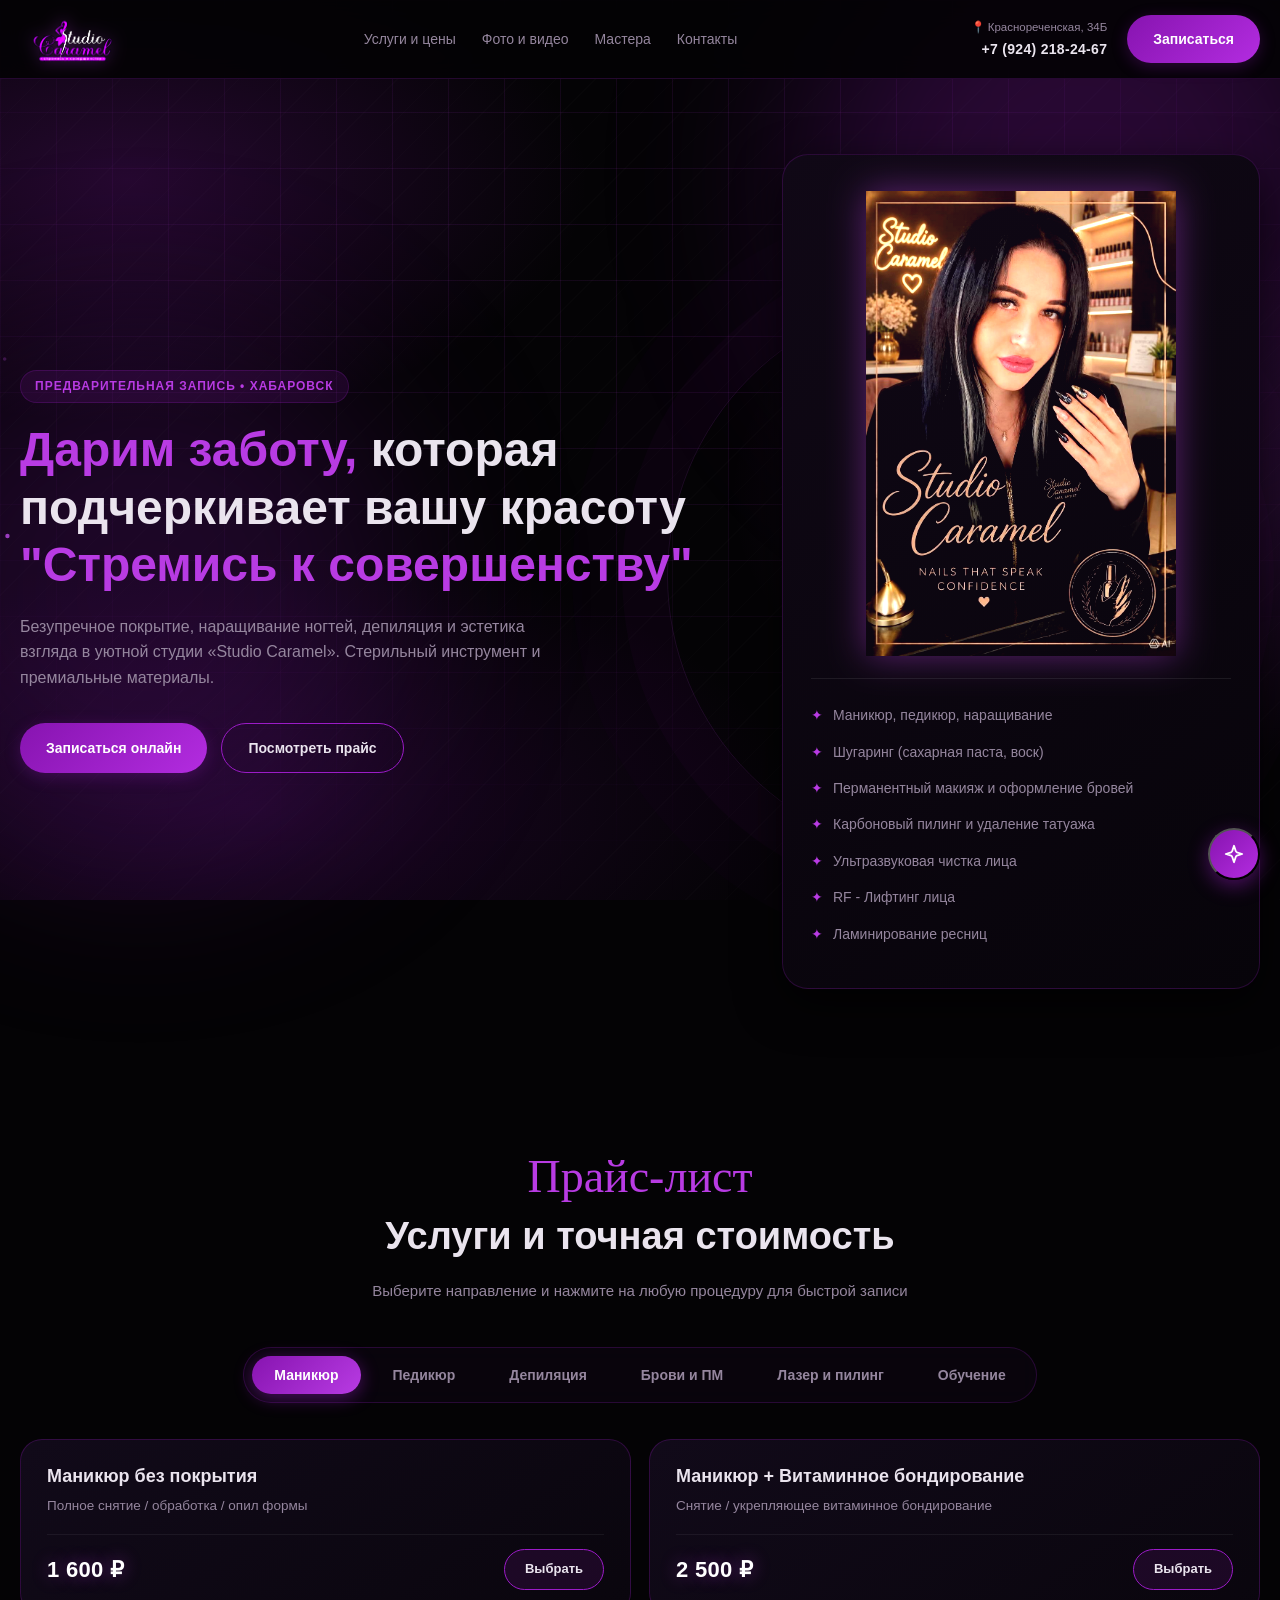
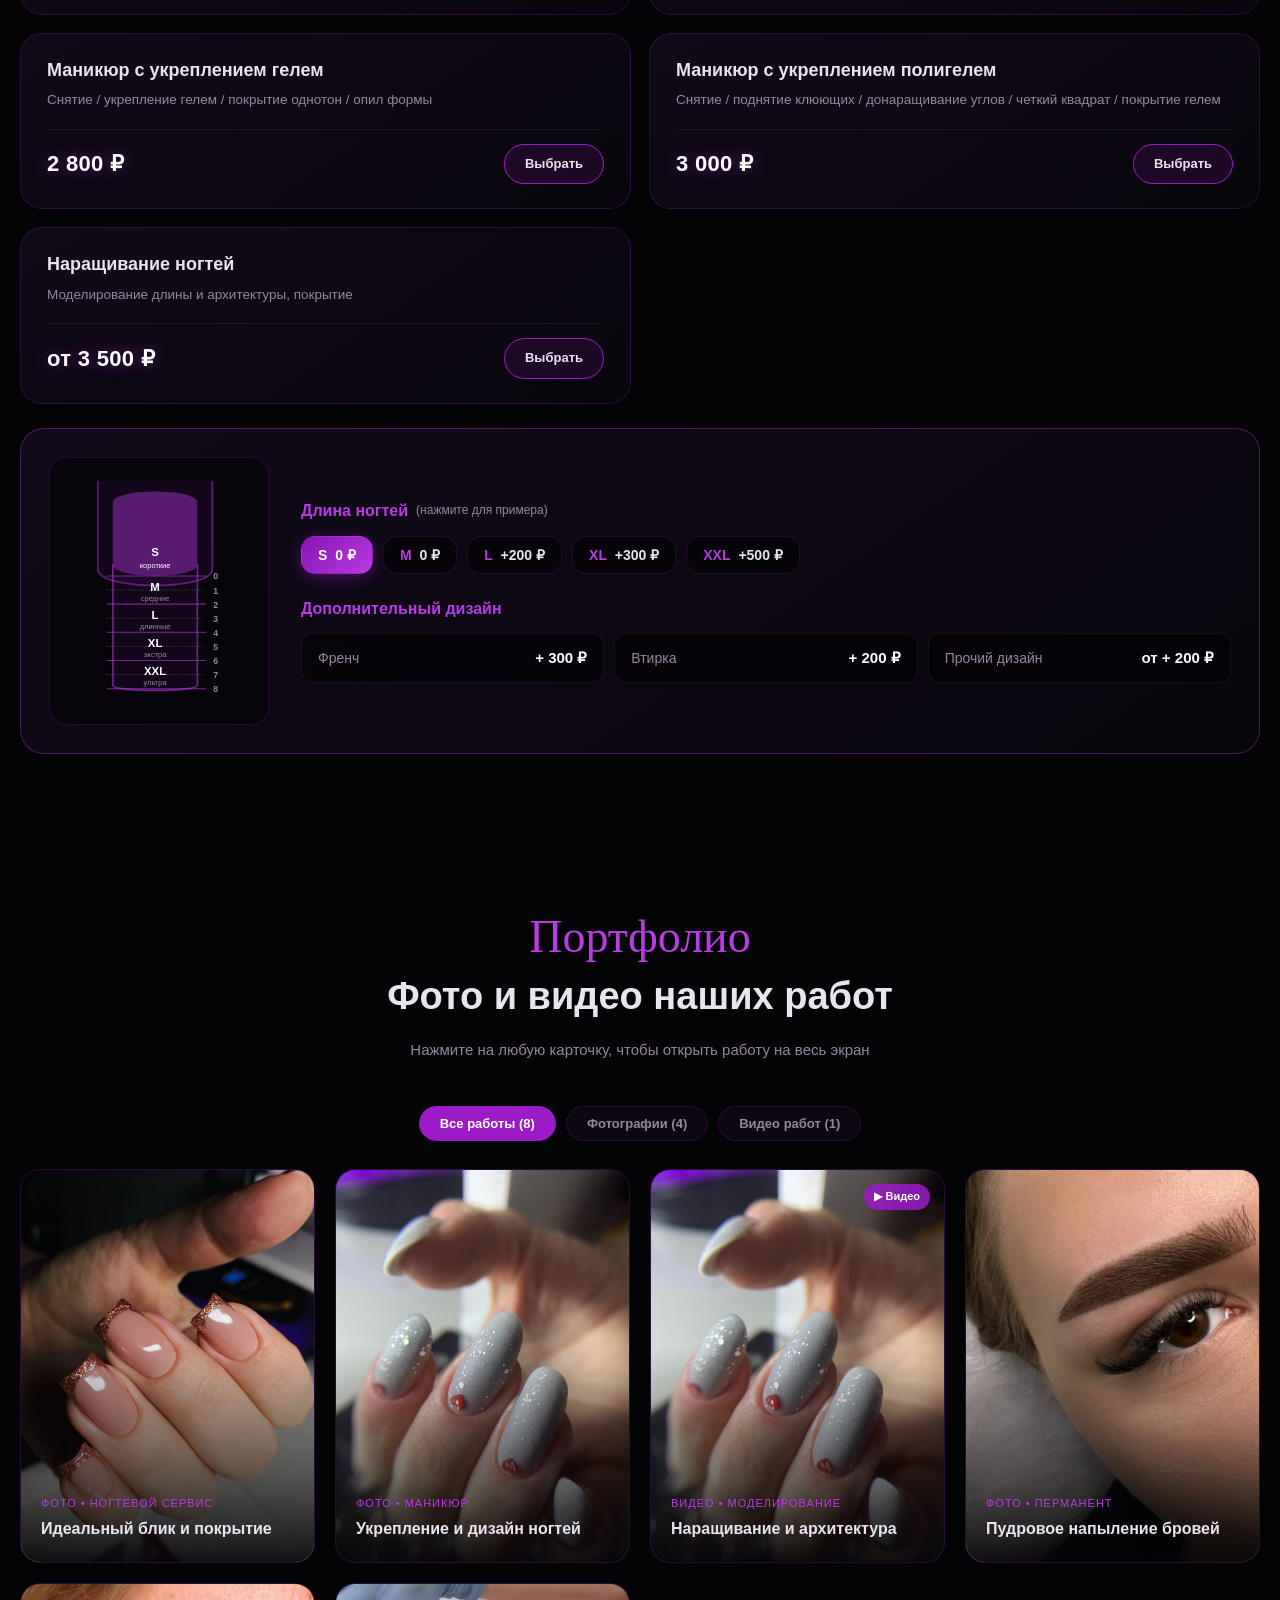
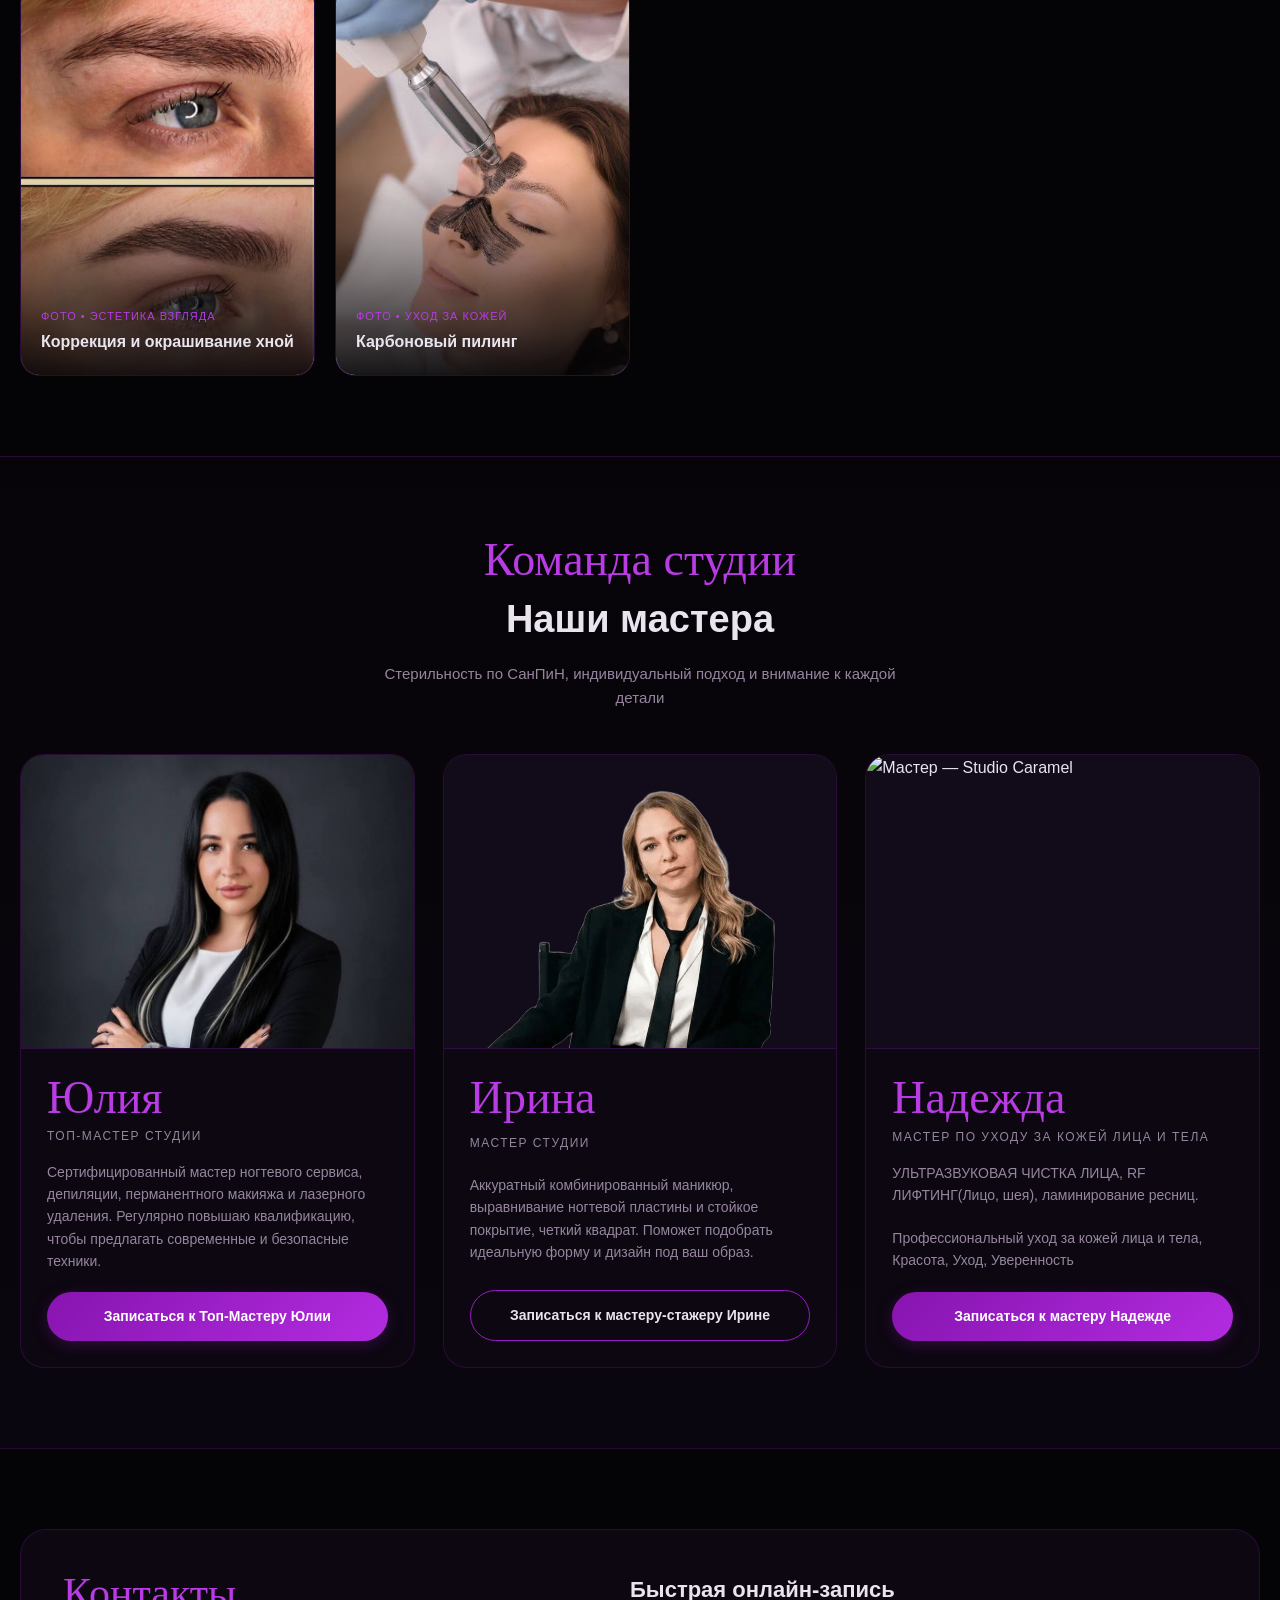
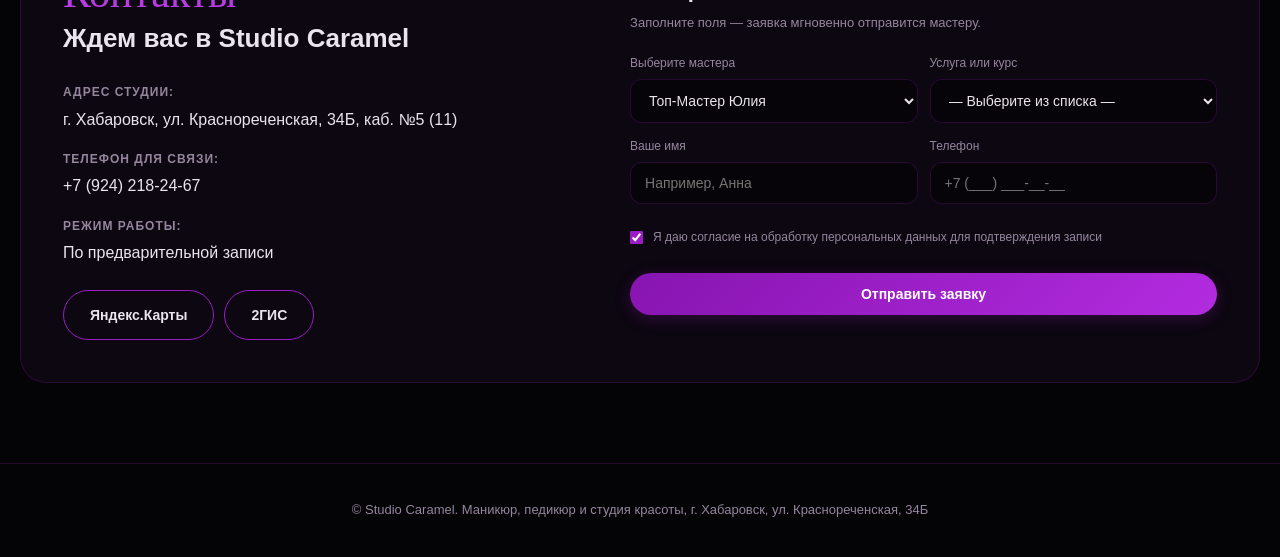
==== index.html @ 5724c0f8 "Add files via upload" ====
<!DOCTYPE html>
<html lang="ru">
<head>
    <meta charset="UTF-8">
    <meta name="viewport" content="width=device-width, initial-scale=1.0">
    <title>Studio Caramel | Маникюр и студия красоты в Хабаровске</title>
    <link href="https://googleapis.com" rel="stylesheet" media="print" onload="this.media='all'">
    <link rel="stylesheet" href="style.css">
</head>
<body>

    <div class="bg-grid-pattern"></div>
    <div class="bg-orb orb-1"></div>
    <div class="bg-orb orb-2"></div>
    <canvas id="sparkle-canvas"></canvas>
    <!-- Боковой декор для широких экранов -->
    <div class="side-decor side-left">
        <div class="side-line"></div>
        <span class="side-text">STUDIO CARAMEL • KHABAROVSK</span>
        <div class="side-line"></div>
    </div>
    <div class="side-decor side-right">
        <div class="side-line"></div>
        <span class="side-text">ESTHETICS • NAILS • BEAUTY</span>
        <div class="side-line"></div>
    </div>

    <header>
        <div class="container header-inner">
            <a href="#" class="logo-box">
                <img src="images/logo.png" alt="Studio Caramel" class="header-logo-img">
            </a>

            <nav>
                <a href="#services">Услуги и цены</a>
                <a href="#gallery">Фото и видео</a>
                <a href="#masters">Мастера</a>
                <a href="#contacts">Контакты</a>
            </nav>

            <div class="header-right">
                <div class="header-meta">
                    <a href="https://go.2gis.com/FcE4t" target="_blank" class="header-addr">📍 Краснореченская, 34Б</a>
                    <span class="header-phone">+7 (924) 218-24-67</span>
                </div>

                <a href="#booking" class="btn btn-primary">Записаться</a>
            </div>
        </div>
        <div class="scroll-progress" id="scroll-progress"></div>
    </header>


    <section class="hero">
        <div class="container hero-grid">
            <div class="hero-content">
                <div class="badge">Предварительная запись • Хабаровск</div>
                <h1><span>Дарим заботу,</span> которая подчеркивает вашу красоту <span>"Стремись к совершенству"</span></h1>
                <p>Безупречное покрытие, наращивание ногтей, депиляция и эстетика взгляда в уютной студии «Studio Caramel». Стерильный инструмент и премиальные материалы.</p>
                <div class="hero-actions">
                    <a href="#booking" class="btn btn-primary">Записаться онлайн</a>
                    <a href="#services" class="btn btn-outline">Посмотреть прайс</a>
                </div>
            </div>

            <div class="hero-card">
                <img src="images/logopop.jpg" alt="Studio Caramel — Стремись к совершенству" class="hero-logo-img">
                <ul class="hero-card-list">
                    <li>Маникюр, педикюр, наращивание</li>
                    <li>Шугаринг (сахарная паста, воск)</li>
                    <li>Перманентный макияж и оформление бровей</li>
                    <li>Карбоновый пилинг и удаление татуажа</li>
                    <li>Ультразвуковая чистка лица</li>
                    <li>RF - Лифтинг лица</li>
                    <li>Ламинирование ресниц</li>
                </ul>
            </div>
        </div>
    </section>
    <section id="services">
        <div class="container">
            <div class="section-header">
                <div class="section-script script-font">Прайс-лист</div>
                <h2>Услуги и точная стоимость</h2>
                <p>Выберите направление и нажмите на любую процедуру для быстрой записи</p>
            </div>
            <div class="price-tabs">
                <button type="button" class="p-tab active" data-cat="manicure">Маникюр</button>
                <button type="button" class="p-tab" data-cat="pedicure">Педикюр</button>
                <button type="button" class="p-tab" data-cat="depil">Депиляция</button>
                <button type="button" class="p-tab" data-cat="brows">Брови и ПМ</button>
                <button type="button" class="p-tab" data-cat="laser">Лазер и пилинг</button>
                <button type="button" class="p-tab" data-cat="courses">Обучение</button>
            </div>

            <div class="price-panel active" id="cat-manicure">
                <div class="price-rows">
                    <div class="p-row">
                        <div class="p-info">
                            <h4>Маникюр без покрытия</h4>
                            <span>Полное снятие / обработка / опил формы</span>
                        </div>
                        <div class="p-right">
                            <span class="p-cost">1 600 ₽</span>
                            <a href="#booking" class="btn btn-outline btn-xs select-service-btn" data-service="Маникюр без покрытия (1 600 ₽)">Выбрать</a>
                        </div>
                    </div>

                    <div class="p-row">
                        <div class="p-info">
                            <h4>Маникюр + Витаминное бондирование</h4>
                            <span>Снятие / укрепляющее витаминное бондирование</span>
                        </div>
                        <div class="p-right">
                            <span class="p-cost">2 500 ₽</span>
                            <a href="#booking" class="btn btn-outline btn-xs select-service-btn" data-service="Маникюр + витаминное бондирование (2 500 ₽)">Выбрать</a>
                        </div>
                    </div>

                    <div class="p-row">
                        <div class="p-info">
                            <h4>Маникюр с укреплением гелем</h4>
                            <span>Снятие / укрепление гелем / покрытие однотон / опил формы</span>
                        </div>
                        <div class="p-right">
                            <span class="p-cost">2 800 ₽</span>
                            <a href="#booking" class="btn btn-outline btn-xs select-service-btn" data-service="Маникюр с укреплением гелем (2 800 ₽)">Выбрать</a>
                        </div>
                    </div>

                    <div class="p-row">
                        <div class="p-info">
                            <h4>Маникюр с укреплением полигелем</h4>
                            <span>Снятие / поднятие клюющих / донаращивание углов / четкий квадрат / покрытие гелем</span>
                        </div>
                        <div class="p-right">
                            <span class="p-cost">3 000 ₽</span>
                            <a href="#booking" class="btn btn-outline btn-xs select-service-btn" data-service="Маникюр с укреплением полигелем (3 000 ₽)">Выбрать</a>
                        </div>
                    </div>

                    <div class="p-row">
                        <div class="p-info">
                            <h4>Наращивание ногтей</h4>
                            <span>Моделирование длины и архитектуры, покрытие</span>
                        </div>
                        <div class="p-right">
                            <span class="p-cost">от 3 500 ₽</span>
                            <a href="#booking" class="btn btn-outline btn-xs select-service-btn" data-service="Наращивание ногтей (от 3 500 ₽)">Выбрать</a>
                        </div>
                    </div>
                </div>
                <div class="nail-guide-box">
                    <!-- Левая часть: интерактивная схема ногтя с линейкой -->
                    <div class="nail-visual">
                        <svg viewBox="0 0 210 270" class="nail-svg" id="nail-svg">
                            <!-- Контур пальца -->
                            <path d="M 35 10 L 35 110 C 35 135, 165 135, 165 110 L 165 10" fill="rgba(155, 27, 199, 0.08)" stroke="rgba(184, 59, 227, 0.45)" stroke-width="2"/>

                            <!-- Зона S (короткие) -->
                            <g class="nail-zone active" data-len="S">
                                <path d="M 52 35 C 52 18, 148 18, 148 35 L 148 105 C 148 122, 52 122, 52 105 Z" class="zone-fill"/>
                                <text x="100" y="95" class="zone-letter">S</text>
                                <text x="100" y="109" class="zone-sub">короткие</text>
                            </g>

                            <!-- Зона M (средние: 0-2) -->
                            <g class="nail-zone" data-len="M">
                                <rect x="52" y="118" width="96" height="32" class="zone-fill"/>
                                <text x="100" y="135" class="zone-letter">M</text>
                                <text x="100" y="146" class="zone-sub">средние</text>
                            </g>

                            <!-- Зона L (длинные: 2-4) -->
                            <g class="nail-zone" data-len="L">
                                <rect x="52" y="150" width="96" height="32" class="zone-fill"/>
                                <text x="100" y="167" class="zone-letter">L</text>
                                <text x="100" y="178" class="zone-sub">длинные</text>
                            </g>

                            <!-- Зона XL (экстра: 4-6) -->
                            <g class="nail-zone" data-len="XL">
                                <rect x="52" y="182" width="96" height="32" class="zone-fill"/>
                                <text x="100" y="199" class="zone-letter">XL</text>
                                <text x="100" y="210" class="zone-sub">экстра</text>
                            </g>

                            <!-- Зона XXL (ультра: 6-8) -->
                            <g class="nail-zone" data-len="XXL">
                                <path d="M 52 214 L 148 214 L 148 242 C 148 250, 52 250, 52 242 Z" class="zone-fill"/>
                                <text x="100" y="231" class="zone-letter">XXL</text>
                                <text x="100" y="242" class="zone-sub">ультра</text>
                            </g>

                            <!-- Контур свободного края и деления линейки 0-8 -->
                            <path d="M 52 105 L 52 242 C 52 250, 148 250, 148 242 L 148 105" fill="none" stroke="rgba(184, 59, 227, 0.55)" stroke-width="2"/>
                            <line x1="45" y1="118" x2="158" y2="118" class="ruler-line"/><text x="166" y="122" class="ruler-num">0</text>
                            <line x1="45" y1="134" x2="155" y2="134" class="ruler-line-sm"/><text x="166" y="138" class="ruler-num">1</text>
                            <line x1="45" y1="150" x2="158" y2="150" class="ruler-line"/><text x="166" y="154" class="ruler-num">2</text>
                            <line x1="45" y1="166" x2="155" y2="166" class="ruler-line-sm"/><text x="166" y="170" class="ruler-num">3</text>
                            <line x1="45" y1="182" x2="158" y2="182" class="ruler-line"/><text x="166" y="186" class="ruler-num">4</text>
                            <line x1="45" y1="198" x2="155" y2="198" class="ruler-line-sm"/><text x="166" y="202" class="ruler-num">5</text>
                            <line x1="45" y1="214" x2="158" y2="214" class="ruler-line"/><text x="166" y="218" class="ruler-num">6</text>
                            <line x1="45" y1="230" x2="155" y2="230" class="ruler-line-sm"/><text x="166" y="234" class="ruler-num">7</text>
                            <line x1="45" y1="246" x2="158" y2="246" class="ruler-line"/><text x="166" y="250" class="ruler-num">8</text>
                        </svg>
                    </div>

                    <!-- Правая часть: выбор длины и ценник дизайна -->
                    <div class="nail-controls">
                        <div class="nail-block">
                            <h4>Длина ногтей <small>(нажмите для примера)</small></h4>
                            <div class="length-pills">
                                <button type="button" class="len-pill active" data-len="S"><span>S</span> 0 ₽</button>
                                <button type="button" class="len-pill" data-len="M"><span>M</span> 0 ₽</button>
                                <button type="button" class="len-pill" data-len="L"><span>L</span> +200 ₽</button>
                                <button type="button" class="len-pill" data-len="XL"><span>XL</span> +300 ₽</button>
                                <button type="button" class="len-pill" data-len="XXL"><span>XXL</span> +500 ₽</button>
                            </div>
                        </div>

                        <div class="nail-block">
                            <h4>Дополнительный дизайн</h4>
                            <div class="design-list">
                                <div class="design-item"><span>Френч</span><strong>+ 300 ₽</strong></div>
                                <div class="design-item"><span>Втирка</span><strong>+ 200 ₽</strong></div>
                                <div class="design-item"><span>Прочий дизайн</span><strong>от + 200 ₽</strong></div>
                            </div>
                        </div>
                    </div>
                </div>

            </div>
            <div class="price-panel" id="cat-pedicure">
                <div class="price-rows">
                    <div class="p-row">
                        <div class="p-info">
                            <h4>1. Обработка пальчиков без покрытия</h4>
                            <span>Деликатная эстетическая обработка пальцев</span>
                        </div>
                        <div class="p-right">
                            <span class="p-cost">1 800 ₽</span>
                            <a href="#booking" class="btn btn-outline btn-xs select-service-btn" data-service="Педикюр: пальчики без покрытия (1 800 ₽)">Выбрать</a>
                        </div>
                    </div>

                    <div class="p-row">
                        <div class="p-info">
                            <h4>2. Обработка стопы полностью без покрытия</h4>
                            <span>Обработка стоп и пальчиков без нанесения покрытия</span>
                        </div>
                        <div class="p-right">
                            <span class="p-cost">2 300 ₽</span>
                            <a href="#booking" class="btn btn-outline btn-xs select-service-btn" data-service="Педикюр: стопа полностью без покрытия (2 300 ₽)">Выбрать</a>
                        </div>
                    </div>

                    <div class="p-row">
                        <div class="p-info">
                            <h4>3. Обработка пальцев + покрытие</h4>
                            <span>Обработка пальчиков и стойкое покрытие гель-лак</span>
                        </div>
                        <div class="p-right">
                            <span class="p-cost">2 700 ₽</span>
                            <a href="#booking" class="btn btn-outline btn-xs select-service-btn" data-service="Педикюр: пальчики с покрытием (2 700 ₽)">Выбрать</a>
                        </div>
                    </div>

                    <div class="p-row">
                        <div class="p-info">
                            <h4>4. Обработка стопы полностью + покрытие</h4>
                            <span>Полный комплексный педикюр со стойким покрытием</span>
                        </div>
                        <div class="p-right">
                            <span class="p-cost">3 300 ₽</span>
                            <a href="#booking" class="btn btn-outline btn-xs select-service-btn" data-service="Педикюр: стопа полностью с покрытием (3 300 ₽)">Выбрать</a>
                        </div>
                    </div>
                </div>

                <div class="addons-box">
                    <div class="addon-col">
                        <strong>Дополнительно к педикюру:</strong> 5. Френч — +200 ₽ • 6. Дизайн — +200 ₽
                    </div>
                </div>
            </div>

            <div class="price-panel" id="cat-depil">
                <div class="depil-grid">
                    <div class="depil-group">
                        <h4>Лицо</h4>
                        <div class="d-item"><span>Бакенбарды</span><strong>300 ₽</strong></div>
                        <div class="d-item"><span>Верхняя губа</span><strong>300 ₽</strong></div>
                        <div class="d-item"><span>Подбородок</span><strong>300 ₽</strong></div>
                    </div>

                    <div class="depil-group">
                        <h4>Руки</h4>
                        <div class="d-item"><span>Подмышечные впадины</span><strong>500 ₽</strong></div>
                        <div class="d-item"><span>Руки до локтя</span><strong>1 200 ₽</strong></div>
                        <div class="d-item"><span>Руки полностью</span><strong>1 500 ₽</strong></div>
                    </div>

                    <div class="depil-group">
                        <h4>Бикини и живот</h4>
                        <div class="d-item"><span>Глубокое бикини</span><strong>1 800 ₽</strong></div>
                        <div class="d-item"><span>Классическое бикини</span><strong>1 300 ₽</strong></div>
                        <div class="d-item"><span>Живот полностью / дорожка</span><strong>500 ₽</strong></div>
                    </div>

                    <div class="depil-group">
                        <h4>Ноги и спина</h4>
                        <div class="d-item"><span>Ноги полностью</span><strong>1 800 ₽</strong></div>
                        <div class="d-item"><span>Голень / бедра</span><strong>1 500 ₽</strong></div>
                        <div class="d-item"><span>Спина</span><strong>700 ₽</strong></div>
                        <div class="d-item"><span>Поясница / ягодица (одна зона)</span><strong>500 ₽</strong></div>
                    </div>
                </div>
                <div style="text-align: center; margin-top: 20px;">
                    <a href="#booking" class="btn btn-primary select-service-btn" data-service="Депиляция / Шугаринг (выбранные зоны)">Записаться на депиляцию</a>
                </div>
            </div>
            <div class="price-panel" id="cat-brows">
                <div class="price-rows">
                    <div class="p-row">
                        <div class="p-info">
                            <h4>Коррекция бровей</h4>
                            <span>Пинцет, воск</span>
                        </div>
                        <div class="p-right">
                            <span class="p-cost">300 ₽</span>
                            <a href="#booking" class="btn btn-outline btn-xs select-service-btn" data-service="Коррекция бровей (300 ₽)">Выбрать</a>
                        </div>
                    </div>

                    <div class="p-row">
                        <div class="p-info">
                            <h4>Окрашивание бровей хной</h4>
                            <span>Уход, архитектура, окрашивание хной</span>
                        </div>
                        <div class="p-right">
                            <span class="p-cost">1 200 ₽</span>
                            <a href="#booking" class="btn btn-outline btn-xs select-service-btn" data-service="Окрашивание бровей хной (1 200 ₽)">Выбрать</a>
                        </div>
                    </div>

                    <div class="p-row">
                        <div class="p-info">
                            <h4>Перманентный макияж бровей — Первичная процедура</h4>
                            <span>PM Brow • Подбор формы и оттенка</span>
                        </div>
                        <div class="p-right">
                            <span class="p-cost">7 000 ₽</span>
                            <a href="#booking" class="btn btn-outline btn-xs select-service-btn" data-service="ПМ бровей: первичная процедура (7 000 ₽)">Выбрать</a>
                        </div>
                    </div>

                    <div class="p-row">
                        <div class="p-info">
                            <h4>Перманентный макияж бровей — Коррекция</h4>
                            <span>Закрепление результата после первичной процедуры</span>
                        </div>
                        <div class="p-right">
                            <span class="p-cost">5 000 ₽</span>
                            <a href="#booking" class="btn btn-outline btn-xs select-service-btn" data-service="ПМ бровей: коррекция (5 000 ₽)">Выбрать</a>
                        </div>
                    </div>

                    <div class="p-row">
                        <div class="p-info">
                            <h4>Перманентный макияж бровей — Рефреш</h4>
                            <span>Обновление формы и цвета</span>
                        </div>
                        <div class="p-right">
                            <span class="p-cost">7 000 ₽</span>
                            <a href="#booking" class="btn btn-outline btn-xs select-service-btn" data-service="ПМ бровей: рефреш (7 000 ₽)">Выбрать</a>
                        </div>
                    </div>

                    <div class="p-row">
                        <div class="p-info">
                            <h4>Перманентный макияж бровей — Перекрытие</h4>
                            <span>Перекрытие чужой работы</span>
                        </div>
                        <div class="p-right">
                            <span class="p-cost">8 000 ₽</span>
                            <a href="#booking" class="btn btn-outline btn-xs select-service-btn" data-service="ПМ бровей: перекрытие чужой работы (8 000 ₽)">Выбрать</a>
                        </div>
                    </div>
                </div>
            </div>

            <div class="price-panel" id="cat-laser">
                <div class="price-rows">
                    <div class="p-row">
                        <div class="p-info">
                            <h4>Лазер, Ремувер (Осветление ПМ и тату)</h4>
                            <span>Губы, брови, межресничка</span>
                        </div>
                        <div class="p-right">
                            <span class="p-cost">3 000 ₽</span>
                            <a href="#booking" class="btn btn-outline btn-xs select-service-btn" data-service="Лазер / Ремувер осветление ПМ (3 000 ₽)">Выбрать</a>
                        </div>
                    </div>

                    <div class="p-row">
                        <div class="p-info">
                            <h4>Карбоновый пилинг</h4>
                            <span>Лицо • Глубокое очищение и обновление кожи</span>
                        </div>
                        <div class="p-right">
                            <span class="p-cost">3 500 ₽</span>
                            <a href="#booking" class="btn btn-outline btn-xs select-service-btn" data-service="Карбоновый пилинг лица (3 500 ₽)">Выбрать</a>
                        </div>
                    </div>

                    <div class="p-row">
                        <div class="p-info">
                            <h4>Удаление / осветление тату</h4>
                            <span>Стоимость зависит от площади рисунка</span>
                        </div>
                        <div class="p-right">
                            <span class="p-cost">от 3 000 ₽</span>
                            <a href="#booking" class="btn btn-outline btn-xs select-service-btn" data-service="Удаление / осветление тату (от 3 000 ₽)">Выбрать</a>
                        </div>
                    </div>
                </div>
            </div>
            <div class="price-panel" id="cat-courses">
                <div class="price-rows">
                    <div class="p-row">
                        <div class="p-info">
                            <h4>Базовый курс «Мастер маникюра с нуля»</h4>
                            <span>• Индивидуальное обучение • Теория, постановка руки, комбинированный маникюр, выравнивание и покрытие под кутикулу, ремонт ногтей, стирилизация по СанПин.</span>
                            <span>• Курс состоит из 2-3 дня. Группа из 1-2-х человек</span>
                            <span>• Выдача сертификата</span>
                        </div>
                        <div class="p-right">
                            <span class="p-cost">Индивидуально</span>
                            <a href="#booking" class="btn btn-outline btn-xs select-service-btn" data-service="Обучение: Базовый курс маникюра">Записаться</a>
                        </div>
                    </div>

                    <div class="p-row">
                        <div class="p-info">
                            <h4>Повышение «Квалификации / Наращивание»</h4>
                            <span>• Индивидуальный разбор ошибок • Укрепление гелем и полигелем, работа со сложными ногтями, идеальный квадрат, наращивание верхними формами.</span>
                            <span>• Курс состоит из 1 дня</span>
                            <span>• Выдача сертификата</span>
                        </div>
                        <div class="p-right">
                            <span class="p-cost">Индивидуально</span>
                            <a href="#booking" class="btn btn-outline btn-xs select-service-btn" data-service="Обучение: Повышение квалификации (ногти)">Записаться</a>
                        </div>
                    </div>

                    <div class="p-row">
                        <div class="p-info">
                            <h4>Обучение «Эстетический педикюр»</h4>
                            <span>• Обработка пальчиков и стопы, подбор фрез, безопасная техника и стойкое покрытие</span>
                            <span>• Курс состоит из 1 дня</span>
                            <span>• Выдача сертификата</span>
                        </div>
                        <div class="p-right">
                            <span class="p-cost">Индивидуально</span>
                            <a href="#booking" class="btn btn-outline btn-xs select-service-btn" data-service="Обучение: Эстетический педикюр">Записаться</a>
                        </div>
                    </div>

                    <div class="p-row">
                        <div class="p-info">
                            <h4>Курс «Восковая депиляция»</h4>
                            <span>• Постановка руки, работа с воском по всем зонам, отработка на моделях</span>
                            <span>• Курс состоит из 2-х дней</span>
                            <span>• Выдача сертификата</span>
                        </div>
                        <div class="p-right">
                            <span class="p-cost">Индивидуально</span>
                            <a href="#booking" class="btn btn-outline btn-xs select-service-btn" data-service="Обучение: Шугаринг и депиляция">Записаться</a>
                        </div>
                    </div>
                </div>

                <div class="addons-box">
                    <div class="addon-col">
                        <strong>Формат обучения:</strong> Индивидуальные занятия с инструктором студии • Все материалы и модели предоставляются • Выдача сертификата
                    </div>
                </div>
            </div>
            <div class="price-panel" id="cat-courses">
                <div class="price-rows">
                    <div class="p-row">
                        <div class="p-info">
                            <h4>Базовый курс «Мастер маникюра с нуля»</h4>
                            <span>Индивидуальное обучение • Теория, постановка руки, комбинированный маникюр, выравнивание и покрытие под кутикулу</span>
                        </div>
                        <div class="p-right">
                            <span class="p-cost">Индивидуально</span>
                            <a href="#booking" class="btn btn-outline btn-xs select-service-btn" data-service="Обучение: Базовый курс маникюра">Записаться</a>
                        </div>
                    </div>

                    <div class="p-row">
                        <div class="p-info">
                            <h4>Повышение квалификации / Наращивание</h4>
                            <span>Индивидуальный разбор ошибок • Укрепление гелем и полигелем, работа со сложными ногтями, идеальный квадрат</span>
                        </div>
                        <div class="p-right">
                            <span class="p-cost">Индивидуально</span>
                            <a href="#booking" class="btn btn-outline btn-xs select-service-btn" data-service="Обучение: Повышение квалификации (ногти)">Записаться</a>
                        </div>
                    </div>

                    <div class="p-row">
                        <div class="p-info">
                            <h4>Обучение «Эстетический педикюр»</h4>
                            <span>Обработка пальчиков и стопы, подбор фрез, безопасная техника и стойкое покрытие</span>
                        </div>
                        <div class="p-right">
                            <span class="p-cost">Индивидуально</span>
                            <a href="#booking" class="btn btn-outline btn-xs select-service-btn" data-service="Обучение: Эстетический педикюр">Записаться</a>
                        </div>
                    </div>

                    <div class="p-row">
                        <div class="p-info">
                            <h4>Курс «Шугаринг / Депиляция»</h4>
                            <span>Постановка руки, работа с сахарной пастой и воском по всем зонам, отработка на моделях</span>
                        </div>
                        <div class="p-right">
                            <span class="p-cost">Индивидуально</span>
                            <a href="#booking" class="btn btn-outline btn-xs select-service-btn" data-service="Обучение: Шугаринг и депиляция">Записаться</a>
                        </div>
                    </div>
                </div>

                <div class="addons-box">
                    <div class="addon-col">
                        <strong>Формат обучения:</strong> Индивидуальные занятия с мастером Юлией • Все материалы и модели предоставляются • Выдача сертификата
                    </div>
                </div>
            </div>

        </div>
    </section>
    <section id="gallery" class="gallery-section">
        <div class="container">
            <div class="section-header">
                <div class="section-script script-font">Портфолио</div>
                <h2>Фото и видео наших работ</h2>
                <p>Нажмите на любую карточку, чтобы открыть работу на весь экран</p>
            </div>

            <div class="gallery-tabs">
                <button type="button" class="g-tab active" data-type="all">Все работы (8)</button>
                <button type="button" class="g-tab" data-type="photo">Фотографии (4)</button>
                <button type="button" class="g-tab" data-type="video">Видео работ (1)</button>
            </div>

            <div class="gallery-grid">
                <div class="gallery-card" data-media="photo" data-src="images/work-1.jpg">
                    <img src="images/work1.jpg" loading="lazy" alt="Маникюр с покрытием">
                    <div class="gallery-overlay">
                        <span>Фото • Ногтевой сервис</span>
                        <h4>Идеальный блик и покрытие</h4>
                    </div>
                </div>

                <div class="gallery-card video-card" data-media="video" data-src="images/video-1.mp4">
                    <img src="images/work2.jpg" loading="lazy" alt="Укрепление и дизайн ногтей">
                    <div class="gallery-overlay">
                        <span>Фото • Маникюр</span>
                        <h4>Укрепление и дизайн ногтей</h4>
                    </div>
                </div>

                <div class="gallery-card" data-media="photo" data-src="images/work-2.jpg">
                    <video src="images/video-1.mov" autoplay loop muted playsinline poster="images/work2.jpg"></video>
                    <div class="video-badge">▶ Видео</div>
                    <div class="gallery-overlay">
                        <span>Видео • Моделирование</span>
                        <h4>Наращивание и архитектура</h4>
                    </div>
                </div>

                <div class="gallery-card video-card">
                    <img src="images/work3.jpg" loading="lazy" alt="Пермамент">
                    <div class="gallery-overlay">
                        <span>Фото • Перманент</span>
                        <h4>Пудровое напыление бровей</h4>
                    </div>
                </div>

                <div class="gallery-card" data-media="photo" data-src="images/work-4.jpg">
                    <img src="images/work4.jpg" loading="lazy" alt="Оформление бровей">
                    <div class="gallery-overlay">
                        <span>Фото • Эстетика взгляда</span>
                        <h4>Коррекция и окрашивание хной</h4>
                    </div>
                </div>

                <div class="gallery-card video-card">
                    <img src="images/work5.jpg" loading="lazy" alt="Карбоновый пилинг и депиляция">
                    <div class="gallery-overlay">
                        <span>Фото • Уход за кожей</span>
                        <h4>Карбоновый пилинг</h4>
                    </div>
                </div>
            </div>
        </div>
    </section>

    <div id="media-lightbox" class="modal-backdrop">
        <div class="lightbox-box">
            <button type="button" class="lightbox-close" id="close-lightbox-btn">✕</button>
            <div id="lightbox-content"></div>
        </div>
    </div>
    <section id="masters" class="masters-section">
        <div class="container">
            <div class="section-header">
                <div class="section-script script-font">Команда студии</div>
                <h2>Наши мастера</h2>
                <p>Стерильность по СанПиН, индивидуальный подход и внимание к каждой детали</p>
            </div>

            <div class="masters-grid">
                <div class="master-profile-card">
                    <div class="master-photo-wrap">
                        <img src="images/master-ylia.jpg" alt="Мастер Юлия — Studio Caramel">
                    </div>
                    <div class="master-info">
                        <div class="master-name script-font">Юлия</div>
                        <div class="master-role">Топ-мастер студии</div>
                        <p>Сертифицированный мастер ногтевого сервиса, депиляции, перманентного макияжа и лазерного удаления. Регулярно повышаю квалификацию, чтобы предлагать современные и безопасные техники.</p>
                        <a href="#booking" class="btn btn-primary select-master-btn" data-master="Юлия">Записаться к Топ-Мастеру Юлии</a>
                    </div>
                </div>

                <div class="master-profile-card">
                    <div class="master-photo-wrap">
                        <img src="images/ira-master.png" alt="Мастер — Ирина">
                    </div>
                    <div class="master-info">
                        <div class="master-name script-font">Ирина</div>
                        <div class="master-role">Мастер студии</div>
                        <p>Аккуратный комбинированный маникюр, выравнивание ногтевой пластины и стойкое покрытие, четкий квадрат. Поможет подобрать идеальную форму и дизайн под ваш образ.</p>
                        <a href="#booking" class="btn btn-outline select-master-btn" data-master="Второй мастер">Записаться к мастеру-стажеру Ирине</a>
                    </div>
                </div>
                <div class="master-profile-card">
                    <div class="master-photo-wrap">
                        <img src="images/сыллка на фото" alt="Мастер — Studio Caramel">
                    </div>
                    <div class="master-info">
                        <div class="master-name script-font">Надежда</div>
                        <div class="master-role">Мастер по уходу за кожей лица и тела</div>
                        <p>УЛЬТРАЗВУКОВАЯ ЧИСТКА ЛИЦА, RF ЛИФТИНГ(Лицо, шея), ламинирование ресниц.</p>
                        <p>Профессиональный уход за кожей лица и тела, Красота, Уход, Уверенность</p>
                        <a href="#booking" class="btn btn-primary select-master-btn" data-master="Третий мастер">Записаться к мастеру Надежде</a>
                    </div>
                </div>
            </div>
        </div>
    </section>

    <section id="contacts">
        <div class="container">
            <div class="contact-grid" id="booking">
                <div class="contact-info">
                    <div class="section-script script-font contact-script">Контакты</div>
                    <h3>Ждем вас в Studio Caramel</h3>

                    <div class="info-item">
                        <strong>Адрес студии:</strong>
                        <span>г. Хабаровск, ул. Краснореченская, 34Б, каб. №5 (11)</span>
                    </div>

                    <div class="info-item">
                        <strong>Телефон для связи:</strong>
                        <a href="tel:+79242182467">+7 (924) 218-24-67</a>
                    </div>

                    <div class="info-item">
                        <strong>Режим работы:</strong>
                        <span>По предварительной записи</span>
                    </div>

                    <div class="map-links">
                        <a href="https://yandex.ru/maps/org/caramel/226199948294/?ll=135.099540%2C48.392126&z=17" target="_blank" class="btn btn-outline">Яндекс.Карты</a>
                        <a href="https://go.2gis.com/FcE4t" target="_blank" class="btn btn-outline">2ГИС</a>
                    </div>
                </div>
                <form class="booking-form" id="booking-form">
                    <h3>Быстрая онлайн-запись</h3>
                    <p class="form-subtitle">Заполните поля — заявка мгновенно отправится мастеру.</p>

                    <div class="form-row-two">
                        <div class="form-group">
                            <label for="master-select">Выберите мастера</label>
                            <select id="master-select" class="form-control">
                                <option value="Юлия">Топ-Мастер Юлия</option>
                                <option value="Второй мастер">Мастер-стажер Ирина</option>
                                <option value="Любой свободный мастер">Любой свободный мастер</option>
                            </select>
                        </div>

                        <div class="form-group">
                            <label for="service-select">Услуга или курс</label>
                            <select id="service-select" class="form-control" required>
                                <option value="">— Выберите из списка —</option>
                                <optgroup label="Маникюр и наращивание">
                                    <option value="Маникюр без покрытия (1 600 ₽)">Маникюр без покрытия — 1 600 ₽</option>
                                    <option value="Маникюр + витаминное бондирование (2 500 ₽)">Маникюр + витаминное бондирование — 2 500 ₽</option>
                                    <option value="Маникюр с укреплением гелем (2 800 ₽)">Маникюр с укреплением гелем — 2 800 ₽</option>
                                    <option value="Маникюр с укреплением полигелем (3 000 ₽)">Маникюр с укреплением полигелем — 3 000 ₽</option>
                                    <option value="Наращивание ногтей (от 3 500 ₽)">Наращивание ногтей — от 3 500 ₽</option>
                                </optgroup>
                                <optgroup label="Педикюр">
                                    <option value="Педикюр: пальчики без покрытия (1 800 ₽)">Пальчики без покрытия — 1 800 ₽</option>
                                    <option value="Педикюр: стопа полностью без покрытия (2 300 ₽)">Стопа полностью без покрытия — 2 300 ₽</option>
                                    <option value="Педикюр: пальчики с покрытием (2 700 ₽)">Пальчики с покрытием — 2 700 ₽</option>
                                    <option value="Педикюр: стопа полностью с покрытием (3 300 ₽)">Стопа полностью с покрытием — 3 300 ₽</option>
                                </optgroup>
                                <optgroup label="Брови и Перманентный макияж">
                                    <option value="Коррекция бровей (300 ₽)">Коррекция бровей — 300 ₽</option>
                                    <option value="Окрашивание бровей хной (1 200 ₽)">Окрашивание бровей хной — 1 200 ₽</option>
                                    <option value="ПМ бровей: первичная процедура (7 000 ₽)">ПМ бровей: первичная процедура — 7 000 ₽</option>
                                    <option value="ПМ бровей: коррекция (5 000 ₽)">ПМ бровей: коррекция — 5 000 ₽</option>
                                    <option value="ПМ бровей: рефреш (7 000 ₽)">ПМ бровей: рефреш — 7 000 ₽</option>
                                    <option value="ПМ бровей: перекрытие чужой работы (8 000 ₽)">ПМ бровей: перекрытие — 8 000 ₽</option>
                                </optgroup>
                                <optgroup label="Лазер, пилинг и депиляция">
                                    <option value="Лазер / Ремувер осветление ПМ (3 000 ₽)">Лазер / Ремувер (губы, брови, межресничка) — 3 000 ₽</option>
                                    <option value="Карбоновый пилинг лица (3 500 ₽)">Карбоновый пилинг (лицо) — 3 500 ₽</option>
                                    <option value="Удаление пигментации (от 1 800 ₽)">Пигментация (лицо, руки) — от 1 800 ₽</option>
                                    <option value="Удаление / осветление тату (от 3 000 ₽)">Осветление / удаление тату — от 3 000 ₽</option>
                                    <option value="Депиляция / Шугаринг (выбранные зоны)">Депиляция / Шугаринг — от 300 ₽</option>
                                </optgroup>
                                <optgroup label="Обучение у мастера Юлии">
                                    <option value="Обучение: Базовый курс маникюра">Обучение: Базовый курс маникюра</option>
                                    <option value="Обучение: Повышение квалификации (ногти)">Обучение: Повышение квалификации (ногти)</option>
                                    <option value="Обучение: Эстетический педикюр">Обучение: Эстетический педикюр</option>
                                    <option value="Обучение: Шугаринг и депиляция">Обучение: Шугаринг и депиляция</option>
                                </optgroup>
                            </select>
                        </div>
                    </div>

                    <div class="form-row-two">
                        <div class="form-group">
                            <label for="client-name">Ваше имя</label>
                            <input type="text" id="client-name" class="form-control" placeholder="Например, Анна" required>
                        </div>

                        <div class="form-group">
                            <label for="client-phone">Телефон</label>
                            <input type="tel" id="client-phone" class="form-control" placeholder="+7 (___) ___-__-__" required>
                        </div>
                    </div>

                    <label class="checkbox-label">
                        <input type="checkbox" required checked>
                        <span>Я даю согласие на обработку персональных данных для подтверждения записи</span>
                    </label>

                    <button type="submit" class="btn btn-primary full-width-btn">Отправить заявку</button>
                </form>
            </div>
        </div>
    </section>

    <footer>
        <div class="container">
            <p>© Studio Caramel. Маникюр, педикюр и студия красоты, г. Хабаровск, ул. Краснореченская, 34Б</p>
        </div>
    </footer>

    <!-- Плавающая кнопка «Памятка перед визитом» -->
    <div class="floating-contact">
        <button type="button" class="float-btn" id="open-memo-btn" title="Памятка перед визитом">
            <svg width="22" height="22" viewBox="0 0 24 24" fill="none" stroke="currentColor" stroke-width="2" stroke-linecap="round" stroke-linejoin="round">
                <path d="M12 3l1.9 5.8a2 2 0 0 0 1.3 1.3L21 12l-5.8 1.9a2 2 0 0 0-1.3 1.3L12 21l-1.9-5.8a2 2 0 0 0-1.3-1.3L3 12l5.8-1.9a2 2 0 0 0 1.3-1.3L12 3z"></path>
            </svg>
        </button>
    </div>

    <!-- Всплывающее окно с памяткой -->
    <div id="memo-modal" class="modal-backdrop">
        <div class="modal-card memo-card">
            <button type="button" class="lightbox-close" id="close-memo-x">✕</button>
            <div class="section-script script-font memo-script">Памятка</div>
            <h3>Как подготовиться к визиту</h3>

            <div class="memo-list">
                <div class="memo-item">
                    <strong>💅 Маникюр и педикюр</strong>
                    <span>В день процедуры не наносите жирные кремы и масла на руки или стопы — это улучшит сцепку покрытия.</span>
                </div>

                <div class="memo-item">
                    <strong>✨ Шугаринг и депиляция</strong>
                    <span>Оптимальная длина волосков — 4–5 мм (примерно 10–14 дней после бритвы). В день визита не используйте скрабы и лосьоны.</span>
                </div>

                <div class="memo-item">
                    <strong>👁 Перманент и брови</strong>
                    <span>За 24 часа исключите кофе, энергетики и алкоголь. Не выщипывайте брови самостоятельно за 1–2 недели до записи.</span>
                </div>
            </div>

            <a href="#booking" class="btn btn-primary full-width-btn" id="memo-book-btn">Всё понятно, записаться</a>
        </div>
    </div>


    <div id="success-modal" class="modal-backdrop">
        <div class="modal-card">
            <div class="modal-icon">✓</div>
            <h3>Заявка отправлена!</h3>
            <p>Спасибо за обращение в <strong>Studio Caramel</strong>. Мы получили вашу заявку и свяжемся с вами в ближайшее время.</p>
            <button type="button" class="btn btn-primary full-width-btn" id="close-modal-btn">Отлично</button>
        </div>
    </div>

    <script src="script.js"></script>
</body>
</html>
---- style.css ----
:root {
    --bg-main: #040305;
    --bg-card: #0c0710;
    --bg-card-hover: #130b1a;
    --accent: #9b1bc7;
    --accent-hover: #b83be3;
    --accent-glow: rgba(155, 27, 199, 0.25);
    --text-main: #eae4ee;
    --text-muted: #95869e;
    --border-color: rgba(155, 27, 199, 0.22);
}

* {
    margin: 0;
    padding: 0;
    box-sizing: border-box;
}

html {
    scroll-behavior: smooth;
}

body {
    font-family: 'Montserrat', -apple-system, BlinkMacSystemFont, sans-serif;
    background-color: var(--bg-main);
    color: var(--text-main);
    line-height: 1.6;
    overflow-x: hidden;
}

.script-font {
    font-family: 'Great Vibes', cursive;
    font-weight: 400;
}

.container {
    width: 100%;
    max-width: 1180px;
    margin: 0 auto;
    padding: 0 20px;
}

/* === АТМОСФЕРНЫЙ МНОГОСЛОЙНЫЙ ФОН === */
.bg-grid-pattern {
    position: fixed;
    inset: 0;
    background-image:
        linear-gradient(to right, rgba(155, 27, 199, 0.06) 1px, transparent 1px),
        linear-gradient(to bottom, rgba(155, 27, 199, 0.06) 1px, transparent 1px);
    background-size: 48px 48px;
    mask-image: radial-gradient(ellipse 80% 70% at 50% 30%, #000 30%, transparent 100%);
    -webkit-mask-image: radial-gradient(ellipse 80% 70% at 50% 30%, #000 30%, transparent 100%);
    pointer-events: none;
    z-index: -2;
}

@keyframes floatOrb {
    0%, 100% { transform: translate(0, 0) scale(1); }
    50% { transform: translate(30px, -25px) scale(1.08); }
}

.bg-orb {
    position: fixed;
    border-radius: 50%;
    filter: blur(95px);
    pointer-events: none;
    z-index: -1;
    animation: floatOrb 14s ease-in-out infinite;
}

.orb-1 {
    width: 460px;
    height: 460px;
    top: -100px;
    right: -80px;
    background: rgba(155, 27, 199, 0.18);
}

.orb-2 {
    width: 420px;
    height: 420px;
    bottom: 5%;
    left: -120px;
    background: rgba(112, 16, 150, 0.15);
    animation-delay: -7s;
}

/* === КНОПКИ === */
.btn {
    display: inline-flex;
    align-items: center;
    justify-content: center;
    gap: 8px;
    padding: 13px 26px;
    border-radius: 50px;
    font-size: 14px;
    font-weight: 600;
    text-decoration: none;
    cursor: pointer;
    transition: all 0.3s ease;
    border: none;
    font-family: inherit;
}

.btn-primary {
    background: linear-gradient(135deg, #8714b0 0%, #b32ce0 100%);
    color: #fff;
    box-shadow: 0 4px 16px var(--accent-glow);
}

.btn-primary:hover {
    transform: translateY(-2px);
    box-shadow: 0 6px 22px rgba(184, 59, 227, 0.45);
}

.btn-outline {
    background: transparent;
    color: var(--text-main);
    border: 1px solid var(--accent);
}

.btn-outline:hover {
    background: rgba(155, 27, 199, 0.14);
    transform: translateY(-2px);
}

.btn-xs {
    padding: 8px 16px;
    font-size: 13px;
}

.full-width-btn {
    width: 100%;
    margin-top: 8px;
}

/* === ШАПКА И ЛОГОТИП === */
header {
    position: sticky;
    top: 0;
    z-index: 1000;
    background: rgba(4, 3, 5, 0.9);
    backdrop-filter: blur(12px);
    border-bottom: 1px solid var(--border-color);
    padding: 12px 0;
}

.header-inner {
    display: flex;
    align-items: center;
    justify-content: space-between;
    gap: 20px;
}

.header-logo-img {
    height: 54px;
    width: auto;
    display: block;
    object-fit: contain;
    mix-blend-mode: screen;
    filter: contrast(1.25) brightness(1.08) drop-shadow(0 0 8px rgba(184, 59, 227, 0.35));
}

nav {
    display: flex;
    gap: 26px;
}

nav a {
    color: var(--text-muted);
    text-decoration: none;
    font-size: 14px;
    font-weight: 500;
    transition: color 0.3s;
}

nav a:hover {
    color: var(--accent-hover);
}

/* === ПЕРВЫЙ ЭКРАН (HERO) === */
.hero {
    padding: 75px 0 85px;
    position: relative;
    overflow: hidden;
}

.hero::after {
    content: '';
    position: absolute;
    width: 560px;
    height: 560px;
    right: 4%;
    top: 50%;
    transform: translateY(-50%);
    border-radius: 50%;
    border: 1px solid rgba(184, 59, 227, 0.14);
    box-shadow: 0 0 0 45px rgba(155, 27, 199, 0.03), 0 0 0 95px rgba(155, 27, 199, 0.02);
    pointer-events: none;
    z-index: 0;
}

.hero .container {
    position: relative;
    z-index: 1;
}

.hero-grid {
    display: grid;
    grid-template-columns: 1.2fr 0.8fr;
    align-items: center;
    gap: 45px;
}

.badge {
    display: inline-block;
    padding: 6px 14px;
    border-radius: 30px;
    background: rgba(155, 27, 199, 0.12);
    border: 1px solid var(--border-color);
    color: var(--accent-hover);
    font-size: 12px;
    font-weight: 600;
    letter-spacing: 1px;
    text-transform: uppercase;
    margin-bottom: 18px;
}

.hero h1 {
    font-size: clamp(30px, 4vw, 48px);
    font-weight: 700;
    line-height: 1.2;
    margin-bottom: 20px;
}

.hero h1 span {
    color: var(--accent-hover);
}

.hero p {
    color: var(--text-muted);
    font-size: 16px;
    margin-bottom: 32px;
    max-width: 540px;
}

.hero-actions {
    display: flex;
    flex-wrap: wrap;
    gap: 14px;
}

.hero-card {
    background: linear-gradient(145deg, #100816 0%, #07040a 100%);
    border: 1px solid var(--border-color);
    border-radius: 26px;
    padding: 36px 28px;
    text-align: center;
    box-shadow: 0 15px 45px rgba(0, 0, 0, 0.75);
}

.hero-logo-img {
    width: 100%;
    max-width: 310px;
    height: auto;
    display: block;
    margin: 0 auto 22px;
    mix-blend-mode: screen;
    filter: contrast(1.28) brightness(1.1) drop-shadow(0 0 18px rgba(184, 59, 227, 0.45));
}

.hero-card-list {
    list-style: none;
    text-align: left;
    border-top: 1px solid rgba(255, 255, 255, 0.08);
    padding-top: 18px;
}

.hero-card-list li {
    padding: 7px 0;
    font-size: 14px;
    color: var(--text-muted);
    display: flex;
    align-items: center;
    gap: 10px;
}

.hero-card-list li::before {
    content: "✦";
    color: var(--accent-hover);
}
/* === ОБЩИЕ ЗАГОЛОВКИ СЕКЦИЙ === */
section {
    padding: 80px 0;
}

.section-header {
    text-align: center;
    margin-bottom: 44px;
}

.section-script {
    font-size: 46px;
    color: var(--accent-hover);
    line-height: 1;
    margin-bottom: 6px;
}

.section-header h2 {
    font-size: clamp(26px, 3.5vw, 38px);
    font-weight: 700;
    margin-bottom: 12px;
}

.section-header p {
    color: var(--text-muted);
    max-width: 560px;
    margin: 0 auto;
    font-size: 15px;
}

/* === ПРЕМИАЛЬНЫЙ ДИЗАЙН ПРАЙС-ЛИСТА === */
.price-tabs {
    display: flex;
    justify-content: center;
    gap: 10px;
    flex-wrap: wrap;
    margin-bottom: 36px;
    background: rgba(12, 7, 16, 0.7);
    border: 1px solid var(--border-color);
    padding: 8px;
    border-radius: 50px;
    max-width: fit-content;
    margin-left: auto;
    margin-right: auto;
    backdrop-filter: blur(10px);
}

.p-tab {
    padding: 11px 22px;
    border-radius: 50px;
    background: transparent;
    border: none;
    color: var(--text-muted);
    font-size: 14px;
    font-weight: 600;
    cursor: pointer;
    font-family: inherit;
    transition: all 0.3s ease;
}

.p-tab:hover {
    color: var(--text-main);
}

.p-tab.active {
    background: linear-gradient(135deg, #8714b0 0%, #b83be3 100%);
    color: #fff;
    box-shadow: 0 4px 18px rgba(155, 27, 199, 0.45);
}

.price-panel {
    display: none;
    animation: fadePanel 0.4s cubic-bezier(0.16, 1, 0.3, 1);
}

.price-panel.active {
    display: block;
}

@keyframes fadePanel {
    from { opacity: 0; transform: translateY(14px); }
    to { opacity: 1; transform: translateY(0); }
}

/* Двухколоночная сетка карточек услуг */
.price-rows {
    display: grid;
    grid-template-columns: repeat(2, 1fr);
    gap: 18px;
}

.p-row {
    position: relative;
    background: linear-gradient(145deg, rgba(19, 11, 28, 0.9) 0%, rgba(10, 6, 14, 0.95) 100%);
    border: 1px solid rgba(155, 27, 199, 0.25);
    border-radius: 22px;
    padding: 24px 26px;
    display: flex;
    flex-direction: column;
    justify-content: space-between;
    gap: 18px;
    transition: all 0.3s ease;
    overflow: hidden;
}

/* Светящаяся полоска сверху при наведении */
.p-row::before {
    content: '';
    position: absolute;
    top: 0;
    left: 24px;
    right: 24px;
    height: 2px;
    background: linear-gradient(90deg, transparent, var(--accent-hover), transparent);
    opacity: 0;
    transition: opacity 0.3s ease;
}

.p-row:hover {
    transform: translateY(-4px);
    border-color: var(--accent-hover);
    box-shadow: 0 12px 32px rgba(155, 27, 199, 0.18);
}

.p-row:hover::before {
    opacity: 1;
}

.p-info h4 {
    font-size: 18px;
    font-weight: 600;
    margin-bottom: 8px;
    color: var(--text-main);
    line-height: 1.35;
}

.p-info span {
    font-size: 13.5px;
    color: var(--text-muted);
    display: block;
    line-height: 1.5;
}

.p-right {
    display: flex;
    align-items: center;
    justify-content: space-between;
    padding-top: 14px;
    border-top: 1px solid rgba(255, 255, 255, 0.06);
    gap: 12px;
}

.p-cost {
    font-size: 22px;
    font-weight: 700;
    color: #fff;
    text-shadow: 0 0 18px rgba(184, 59, 227, 0.45);
    letter-spacing: 0.3px;
}

.btn-xs {
    padding: 9px 20px;
    font-size: 13px;
    background: rgba(155, 27, 199, 0.12);
    border: 1px solid var(--accent);
    color: var(--text-main);
}

.btn-xs:hover {
    background: linear-gradient(135deg, #8714b0, #b83be3);
    color: #fff;
    border-color: transparent;
}

/* Стильный блок дополнений (длина и дизайн) */
.addons-box {
    margin-top: 22px;
    background: linear-gradient(135deg, rgba(155, 27, 199, 0.1) 0%, rgba(12, 7, 16, 0.9) 100%);
    border: 1px solid rgba(184, 59, 227, 0.35);
    border-radius: 20px;
    padding: 20px 26px;
    font-size: 14px;
    color: var(--text-main);
    display: grid;
    grid-template-columns: repeat(auto-fit, minmax(280px, 1fr));
    gap: 14px;
}

.addon-col {
    background: rgba(4, 3, 5, 0.55);
    padding: 12px 16px;
    border-radius: 12px;
    border: 1px solid rgba(255, 255, 255, 0.05);
}

.addons-box strong {
    color: var(--accent-hover);
    display: block;
    margin-bottom: 4px;
    font-size: 12px;
    text-transform: uppercase;
    letter-spacing: 1px;
}

/* Сетка зон депиляции */
.depil-grid {
    display: grid;
    grid-template-columns: repeat(auto-fit, minmax(250px, 1fr));
    gap: 18px;
}

.depil-group {
    background: linear-gradient(145deg, rgba(19, 11, 28, 0.9) 0%, rgba(10, 6, 14, 0.95) 100%);
    border: 1px solid rgba(155, 27, 199, 0.25);
    border-radius: 22px;
    padding: 24px;
    transition: transform 0.3s ease, border-color 0.3s ease;
}

.depil-group:hover {
    transform: translateY(-4px);
    border-color: var(--accent-hover);
}

.depil-group h4 {
    color: var(--accent-hover);
    font-size: 18px;
    margin-bottom: 14px;
    padding-bottom: 10px;
    border-bottom: 1px solid rgba(155, 27, 199, 0.25);
    display: flex;
    align-items: center;
    gap: 8px;
}

.depil-group h4::before {
    content: '✦';
    font-size: 14px;
}

.d-item {
    display: flex;
    justify-content: space-between;
    align-items: center;
    font-size: 14px;
    padding: 8px 0;
    color: var(--text-muted);
    border-bottom: 1px dashed rgba(255, 255, 255, 0.06);
    gap: 10px;
}

.d-item:last-child {
    border-bottom: none;
}

.d-item strong {
    color: #fff;
    font-size: 15px;
    white-space: nowrap;
}

@media (max-width: 768px) {
    .price-rows {
        grid-template-columns: 1fr;
    }

    .price-tabs {
        border-radius: 20px;
    }
}

/* === ПОРТФОЛИО (ФОТО И ВИДЕО) === */
.gallery-tabs {
    display: flex;
    justify-content: center;
    gap: 10px;
    flex-wrap: wrap;
    margin-bottom: 28px;
}

.g-tab {
    padding: 9px 20px;
    border-radius: 50px;
    background: var(--bg-card);
    border: 1px solid var(--border-color);
    color: var(--text-muted);
    font-size: 13px;
    font-weight: 600;
    cursor: pointer;
    font-family: inherit;
    transition: all 0.25s ease;
}

.g-tab.active,
.g-tab:hover {
    background: var(--accent);
    color: #fff;
    border-color: var(--accent);
}

.gallery-grid {
    display: grid;
    grid-template-columns: repeat(auto-fit, minmax(250px, 1fr));
    gap: 20px;
}

.gallery-card {
    position: relative;
    border-radius: 20px;
    overflow: hidden;
    aspect-ratio: 3 / 4;
    border: 1px solid var(--border-color);
    background: var(--bg-card);
    cursor: pointer;
}

.gallery-card img,
.gallery-card video {
    width: 100%;
    height: 100%;
    object-fit: cover;
    display: block;
    transition: transform 0.6s ease;
}

.gallery-card:hover img,
.gallery-card:hover video {
    transform: scale(1.06);
}

.video-badge {
    position: absolute;
    top: 14px;
    right: 14px;
    background: rgba(155, 27, 199, 0.85);
    color: #fff;
    font-size: 11px;
    font-weight: 600;
    padding: 4px 10px;
    border-radius: 20px;
    z-index: 2;
    backdrop-filter: blur(4px);
}

.gallery-overlay {
    position: absolute;
    inset: 0;
    background: linear-gradient(to top, rgba(4, 3, 5, 0.92) 0%, transparent 55%);
    display: flex;
    flex-direction: column;
    justify-content: flex-end;
    padding: 20px;
}

.gallery-overlay span {
    font-size: 11px;
    color: var(--accent-hover);
    text-transform: uppercase;
    letter-spacing: 1px;
    margin-bottom: 4px;
}

.gallery-overlay h4 {
    font-size: 16px;
    font-weight: 600;
}
/* === МАСТЕРА СТУДИИ === */
.masters-section {
    background: linear-gradient(180deg, #060408 0%, #0a060f 100%);
    border-top: 1px solid var(--border-color);
    border-bottom: 1px solid var(--border-color);
}

.masters-grid {
    display: grid;
    grid-template-columns: repeat(auto-fit, minmax(300px, 1fr));
    gap: 28px;
}

.master-profile-card {
    background: var(--bg-card);
    border: 1px solid var(--border-color);
    border-radius: 24px;
    overflow: hidden;
    display: flex;
    flex-direction: column;
    transition: transform 0.3s ease, border-color 0.3s ease;
}

.master-profile-card:hover {
    transform: translateY(-4px);
    border-color: var(--accent);
    box-shadow: 0 12px 30px rgba(155, 27, 199, 0.14);
}

.master-photo-wrap {
    width: 100%;
    aspect-ratio: 4 / 3;
    overflow: hidden;
    background: #120b1a;
    border-bottom: 1px solid var(--border-color);
}

.master-photo-wrap img {
    width: 100%;
    height: 100%;
    object-fit: cover;
    display: block;
}

.master-info {
    padding: 26px;
    display: flex;
    flex-direction: column;
    flex-grow: 1;
    justify-content: space-between;
}

.master-name {
    font-size: 46px;
    color: var(--accent-hover);
    line-height: 1;
}

.master-role {
    font-size: 12px;
    text-transform: uppercase;
    letter-spacing: 1.5px;
    color: var(--text-muted);
    margin: 6px 0 14px;
}

.master-info p {
    color: var(--text-muted);
    font-size: 14px;
    margin-bottom: 20px;
}

/* === КОНТАКТЫ И ФОРМА ЗАПИСИ === */
.contact-grid {
    display: grid;
    grid-template-columns: 0.95fr 1.05fr;
    gap: 36px;
    background: var(--bg-card);
    border: 1px solid var(--border-color);
    border-radius: 26px;
    padding: 42px;
}

.contact-script {
    text-align: left;
    font-size: 42px;
    margin-bottom: 4px;
}

.contact-info h3 {
    font-size: 26px;
    margin-bottom: 24px;
}

.info-item {
    margin-bottom: 18px;
}

.info-item strong {
    display: block;
    font-size: 12px;
    text-transform: uppercase;
    letter-spacing: 1px;
    color: var(--text-muted);
    margin-bottom: 4px;
}

.info-item span,
.info-item a {
    font-size: 16px;
    color: var(--text-main);
    text-decoration: none;
    font-weight: 500;
}

.info-item a:hover {
    color: var(--accent-hover);
}

.map-links {
    display: flex;
    flex-wrap: wrap;
    gap: 10px;
    margin-top: 24px;
}

.booking-form h3 {
    font-size: 22px;
    margin-bottom: 6px;
}

.form-subtitle {
    color: var(--text-muted);
    font-size: 13px;
    margin-bottom: 20px;
}

.form-row-two {
    display: grid;
    grid-template-columns: 1fr 1fr;
    gap: 12px;
    width: 100%;
}

.form-group {
    margin-bottom: 14px;
}

.form-group label {
    display: block;
    font-size: 12px;
    color: var(--text-muted);
    margin-bottom: 6px;
}

.form-control {
    width: 100%;
    padding: 12px 14px;
    border-radius: 12px;
    background: #060408;
    border: 1px solid var(--border-color);
    color: var(--text-main);
    font-family: inherit;
    font-size: 14px;
    outline: none;
    transition: border-color 0.3s;
}

.form-control:focus {
    border-color: var(--accent-hover);
}

.checkbox-label {
    display: flex;
    align-items: flex-start;
    gap: 10px;
    font-size: 12px;
    color: var(--text-muted);
    margin: 10px 0 18px;
    cursor: pointer;
}

.checkbox-label input {
    margin-top: 3px;
    accent-color: var(--accent);
}

/* === МОДАЛЬНЫЕ ОКНА И ЛАЙТБОКС === */
.modal-backdrop {
    position: fixed;
    inset: 0;
    background: rgba(4, 3, 5, 0.85);
    backdrop-filter: blur(8px);
    display: flex;
    align-items: center;
    justify-content: center;
    padding: 20px;
    z-index: 2000;
    opacity: 0;
    pointer-events: none;
    transition: opacity 0.3s ease;
}

.modal-backdrop.open {
    opacity: 1;
    pointer-events: auto;
}

.modal-card {
    background: var(--bg-card);
    border: 1px solid var(--accent);
    border-radius: 24px;
    padding: 36px 28px;
    max-width: 400px;
    width: 100%;
    text-align: center;
    box-shadow: 0 15px 50px rgba(155, 27, 199, 0.35);
    transform: translateY(18px) scale(0.96);
    transition: transform 0.3s ease;
}

.modal-backdrop.open .modal-card {
    transform: translateY(0) scale(1);
}

.modal-icon {
    width: 64px;
    height: 64px;
    border-radius: 50%;
    background: linear-gradient(135deg, #8714b0, #b32ce0);
    color: #fff;
    font-size: 32px;
    font-weight: 700;
    display: flex;
    align-items: center;
    justify-content: center;
    margin: 0 auto 18px;
    box-shadow: 0 0 25px rgba(184, 59, 227, 0.5);
}

.modal-card h3 {
    font-size: 24px;
    margin-bottom: 12px;
}

.modal-card p {
    font-size: 14px;
    color: var(--text-muted);
    margin-bottom: 24px;
}

.modal-card strong {
    color: var(--accent-hover);
}

.lightbox-box {
    position: relative;
    max-width: 480px;
    width: 100%;
    background: var(--bg-card);
    border: 1px solid var(--accent);
    border-radius: 22px;
    overflow: hidden;
    box-shadow: 0 20px 60px rgba(0, 0, 0, 0.85);
}

.lightbox-close {
    position: absolute;
    top: 12px;
    right: 12px;
    width: 36px;
    height: 36px;
    border-radius: 50%;
    background: rgba(4, 3, 5, 0.8);
    border: 1px solid var(--accent);
    color: #fff;
    font-size: 16px;
    cursor: pointer;
    z-index: 10;
    display: flex;
    align-items: center;
    justify-content: center;
}

#lightbox-content img,
#lightbox-content video {
    width: 100%;
    max-height: 80vh;
    object-fit: contain;
    display: block;
    background: #000;
}

/* === ПОДВАЛ, ПЛАВАЮЩАЯ КНОПКА И АНИМАЦИЯ === */
footer {
    border-top: 1px solid var(--border-color);
    padding: 36px 0;
    text-align: center;
    color: var(--text-muted);
    font-size: 13px;
}

.floating-contact {
    position: fixed;
    right: 20px;
    bottom: 20px;
    z-index: 999;
}

.float-btn {
    width: 52px;
    height: 52px;
    border-radius: 50%;
    background: linear-gradient(135deg, #8714b0, #b32ce0);
    color: #fff;
    display: flex;
    align-items: center;
    justify-content: center;
    text-decoration: none;
    font-size: 20px;
    box-shadow: 0 6px 20px rgba(155, 27, 199, 0.45);
    transition: transform 0.3s;
}

.float-btn:hover {
    transform: scale(1.1);
}

.reveal {
    opacity: 0;
    transform: translateY(20px);
    transition: opacity 0.6s ease, transform 0.6s ease;
}

.reveal.active {
    opacity: 1;
    transform: translateY(0);
}

/* === АДАПТАЦИЯ ПОД СМАРТФОНЫ === */
@media (max-width: 900px) {
    .hero-grid,
    .contact-grid {
        grid-template-columns: 1fr;
    }

    nav {
        display: none;
    }

    .contact-grid {
        padding: 26px 20px;
    }
}

@media (max-width: 640px) {
    .form-row-two {
        grid-template-columns: 1fr;
    }

    .p-row {
        flex-direction: column;
        align-items: flex-start;
    }

    .p-right {
        width: 100%;
        justify-content: space-between;
    }
}
/* === ПРЕМИУМ-ФОН И ЖИВЫЕ АНИМАЦИИ === */

/* Холст для плавающих мерцающих частиц */
#sparkle-canvas {
    position: fixed;
    inset: 0;
    width: 100%;
    height: 100%;
    pointer-events: none;
    z-index: -1;
}

/* Углубленный многослойный фон */
body {
    background:
        radial-gradient(circle at 15% 15%, rgba(155, 27, 199, 0.14) 0%, transparent 40%),
        radial-gradient(circle at 85% 80%, rgba(112, 16, 150, 0.14) 0%, transparent 45%),
        #040305;
}

/* Плавное невесомое парение логотипа на главном экране */
@keyframes floatLogo {
    0%, 100% {
        transform: translateY(0px);
        filter: contrast(1.25) brightness(1.08) drop-shadow(0 0 18px rgba(184, 59, 227, 0.4));
    }
    50% {
        transform: translateY(-7px);
        filter: contrast(1.28) brightness(1.14) drop-shadow(0 6px 26px rgba(212, 107, 255, 0.65));
    }
}

.hero-logo-img {
    animation: floatLogo 5s ease-in-out infinite;
}

/* Световой блик, пробегающий по кнопкам */
.btn-primary {
    position: relative;
    overflow: hidden;
}

.btn-primary::after {
    content: '';
    position: absolute;
    top: 0;
    left: -100%;
    width: 60%;
    height: 100%;
    background: linear-gradient(
        120deg,
        transparent,
        rgba(255, 255, 255, 0.32),
        transparent
    );
    transform: skewX(-25deg);
    animation: btnShine 4.5s infinite;
}

@keyframes btnShine {
    0%, 65% { left: -100%; }
    100% { left: 160%; }
}

/* Интерактивный неоновый прожектор (Spotlight) на карточках */
.p-row,
.depil-group,
.master-profile-card,
.hero-card,
.contact-grid {
    position: relative;
}

.p-row::after,
.depil-group::after,
.master-profile-card::after,
.hero-card::after {
    content: '';
    position: absolute;
    inset: 0;
    border-radius: inherit;
    background: radial-gradient(
        320px circle at var(--mx, 50%) var(--my, 50%),
        rgba(196, 77, 240, 0.14),
        transparent 65%
    );
    opacity: 0;
    transition: opacity 0.35s ease;
    pointer-events: none;
}

.p-row:hover::after,
.depil-group:hover::after,
.master-profile-card:hover::after,
.hero-card:hover::after {
    opacity: 1;
}

/* Мягкая пульсация плавающей кнопки звонка */
@keyframes pulseRing {
    0% { box-shadow: 0 0 0 0 rgba(184, 59, 227, 0.55); }
    70% { box-shadow: 0 0 0 14px rgba(184, 59, 227, 0); }
    100% { box-shadow: 0 0 0 0 rgba(184, 59, 227, 0); }
}

.float-btn {
    animation: pulseRing 2.5s infinite;
}
/* === СТИЛИ ОКНА «ПАМЯТКА ПЕРЕД ВИЗИТОМ» === */
.memo-card {
    max-width: 460px;
    text-align: left;
    position: relative;
    padding: 32px 26px;
}

.memo-script {
    font-size: 38px;
    text-align: center;
    margin-bottom: 2px;
}

.memo-card h3 {
    text-align: center;
    font-size: 22px;
    margin-bottom: 20px;
}

.memo-list {
    display: flex;
    flex-direction: column;
    gap: 12px;
    margin-bottom: 22px;
}

.memo-item {
    background: rgba(255, 255, 255, 0.03);
    border: 1px solid var(--border-color);
    border-radius: 14px;
    padding: 12px 16px;
}

.memo-item strong {
    display: block;
    font-size: 14px;
    color: var(--accent-hover);
    margin-bottom: 4px;
}

.memo-item span {
    font-size: 13px;
    color: var(--text-muted);
    line-height: 1.45;
    display: block;
}
/* === ИНТЕРАКТИВНАЯ СХЕМА ДЛИНЫ НОГТЕЙ И ДИЗАЙНА === */
.nail-guide-box {
    margin-top: 24px;
    background: linear-gradient(145deg, rgba(19, 11, 28, 0.92) 0%, rgba(10, 6, 14, 0.96) 100%);
    border: 1px solid rgba(184, 59, 227, 0.35);
    border-radius: 24px;
    padding: 28px;
    display: grid;
    grid-template-columns: 220px 1fr;
    align-items: center;
    gap: 32px;
}

.nail-visual {
    display: flex;
    justify-content: center;
    background: rgba(4, 3, 5, 0.6);
    border: 1px solid var(--border-color);
    border-radius: 18px;
    padding: 14px 10px;
}

.nail-svg {
    width: 185px;
    height: auto;
    overflow: visible;
}

.nail-zone {
    cursor: pointer;
    transition: all 0.25s ease;
}

.nail-zone .zone-fill {
    fill: rgba(155, 27, 199, 0.08);
    transition: fill 0.25s ease;
}

.nail-zone:hover .zone-fill,
.nail-zone.active .zone-fill {
    fill: rgba(184, 59, 227, 0.42);
}

.zone-letter {
    fill: #fff;
    font-size: 13px;
    font-weight: 700;
    text-anchor: middle;
}

.zone-sub {
    fill: var(--text-muted);
    font-size: 8.5px;
    text-anchor: middle;
}

.nail-zone.active .zone-sub {
    fill: #fff;
}

.ruler-line {
    stroke: rgba(184, 59, 227, 0.6);
    stroke-width: 1.2;
}

.ruler-line-sm {
    stroke: rgba(255, 255, 255, 0.2);
    stroke-width: 1;
    stroke-dasharray: 2 2;
}

.ruler-num {
    fill: var(--text-muted);
    font-size: 10px;
    font-weight: 600;
}

.nail-controls {
    display: flex;
    flex-direction: column;
    gap: 22px;
}

.nail-block h4 {
    font-size: 16px;
    color: var(--accent-hover);
    margin-bottom: 12px;
    display: flex;
    align-items: center;
    gap: 8px;
}

.nail-block h4 small {
    font-size: 12px;
    color: var(--text-muted);
    font-weight: 400;
}

.length-pills {
    display: flex;
    flex-wrap: wrap;
    gap: 10px;
}

.len-pill {
    padding: 10px 16px;
    border-radius: 14px;
    background: rgba(4, 3, 5, 0.7);
    border: 1px solid var(--border-color);
    color: var(--text-main);
    font-size: 14px;
    font-weight: 600;
    cursor: pointer;
    font-family: inherit;
    transition: all 0.25s ease;
}

.len-pill span {
    color: var(--accent-hover);
    margin-right: 4px;
}

.len-pill.active,
.len-pill:hover {
    background: linear-gradient(135deg, #8714b0, #b83be3);
    border-color: transparent;
    color: #fff;
    box-shadow: 0 4px 16px rgba(155, 27, 199, 0.4);
}

.len-pill.active span,
.len-pill:hover span {
    color: #fff;
}

.design-list {
    display: grid;
    grid-template-columns: repeat(auto-fit, minmax(170px, 1fr));
    gap: 10px;
}

.design-item {
    background: rgba(4, 3, 5, 0.65);
    border: 1px solid rgba(255, 255, 255, 0.06);
    border-radius: 12px;
    padding: 12px 16px;
    display: flex;
    justify-content: space-between;
    align-items: center;
    font-size: 14px;
    color: var(--text-muted);
}

.design-item strong {
    color: #fff;
    font-size: 15px;
}

@media (max-width: 720px) {
    .nail-guide-box {
        grid-template-columns: 1fr;
        text-align: center;
    }

    .nail-block h4,
    .length-pills {
        justify-content: center;
    }
}
/* === УЛУЧШЕННЫЙ ГЛУБОКИЙ ФОН И ЗАПОЛНЕНИЕ БОКОВЫХ ПОЛЕЙ === */

/* 1. Расширяем основной контейнер на больших экранах */
.container {
    max-width: 1320px;
}

/* 2. Многослойный фон с диагональными неоновыми лучами и текстурой */
body {
    background-color: #040305;
    background-image:
        radial-gradient(ellipse 60% 45% at 10% 20%, rgba(155, 27, 199, 0.22) 0%, transparent 60%),
        radial-gradient(ellipse 55% 50% at 90% 55%, rgba(184, 59, 227, 0.18) 0%, transparent 60%),
        radial-gradient(ellipse 65% 45% at 20% 90%, rgba(112, 16, 150, 0.22) 0%, transparent 65%),
        repeating-linear-gradient(
            -45deg,
            rgba(255, 255, 255, 0.012) 0px,
            rgba(255, 255, 255, 0.012) 1px,
            transparent 1px,
            transparent 28px
        );
    background-attachment: fixed;
}

/* Делаем сетку и плавающие сферы чуть заметнее */
.bg-grid-pattern {
    background-image:
        linear-gradient(to right, rgba(184, 59, 227, 0.09) 1px, transparent 1px),
        linear-gradient(to bottom, rgba(184, 59, 227, 0.09) 1px, transparent 1px);
    background-size: 56px 56px;
}

.orb-1 {
    width: 560px;
    height: 560px;
    background: rgba(155, 27, 199, 0.24);
}

.orb-2 {
    width: 520px;
    height: 520px;
    background: rgba(130, 20, 175, 0.2);
}

/* 3. Вертикальные неоновые направляющие по бокам экрана */
.side-decor {
    position: fixed;
    top: 90px;
    bottom: 30px;
    width: 44px;
    display: flex;
    flex-direction: column;
    align-items: center;
    justify-content: space-between;
    pointer-events: none;
    z-index: 5;
}

.side-left {
    left: 16px;
}

.side-right {
    right: 16px;
}

.side-line {
    width: 1px;
    flex-grow: 1;
    background: linear-gradient(
        to bottom,
        transparent,
        rgba(184, 59, 227, 0.35),
        transparent
    );
}

.side-text {
    writing-mode: vertical-rl;
    transform: rotate(180deg);
    font-size: 10px;
    letter-spacing: 3.5px;
    color: rgba(201, 94, 255, 0.45);
    font-weight: 600;
    padding: 18px 0;
    white-space: nowrap;
}

.side-right .side-text {
    transform: none;
}

/* Скрываем боковые линии на ноутбуках и телефонах, чтобы не мешали */
@media (max-width: 1440px) {
    .side-decor {
        display: none;
    }
}
/* === РАСШИРЕННАЯ ШАПКА И ПОЛОСКА ПРОГРЕССА === */
.header-right {
    display: flex;
    align-items: center;
    gap: 20px;
}

.header-meta {
    display: flex;
    flex-direction: column;
    align-items: flex-end;
    gap: 2px;
}

.header-addr {
    font-size: 11.5px;
    color: var(--text-muted);
    text-decoration: none;
    transition: color 0.25s;
}

.header-addr:hover {
    color: var(--accent-hover);
}

.header-phone {
    font-size: 14px;
    font-weight: 700;
    color: var(--text-main);
    text-decoration: none;
    letter-spacing: 0.3px;
    transition: color 0.25s;
}

.header-phone:hover {
    color: var(--accent-hover);
}

/* Тонкая неоновая линия прогресса прокрутки внизу шапки */
.scroll-progress {
    position: absolute;
    bottom: -1px;
    left: 0;
    height: 2px;
    width: 0%;
    background: linear-gradient(90deg, #8714b0, #d46bff);
    box-shadow: 0 0 10px rgba(212, 107, 255, 0.8);
    transition: width 0.1s linear;
}

@media (max-width: 1080px) {
    .header-meta {
        display: none;
    }
}
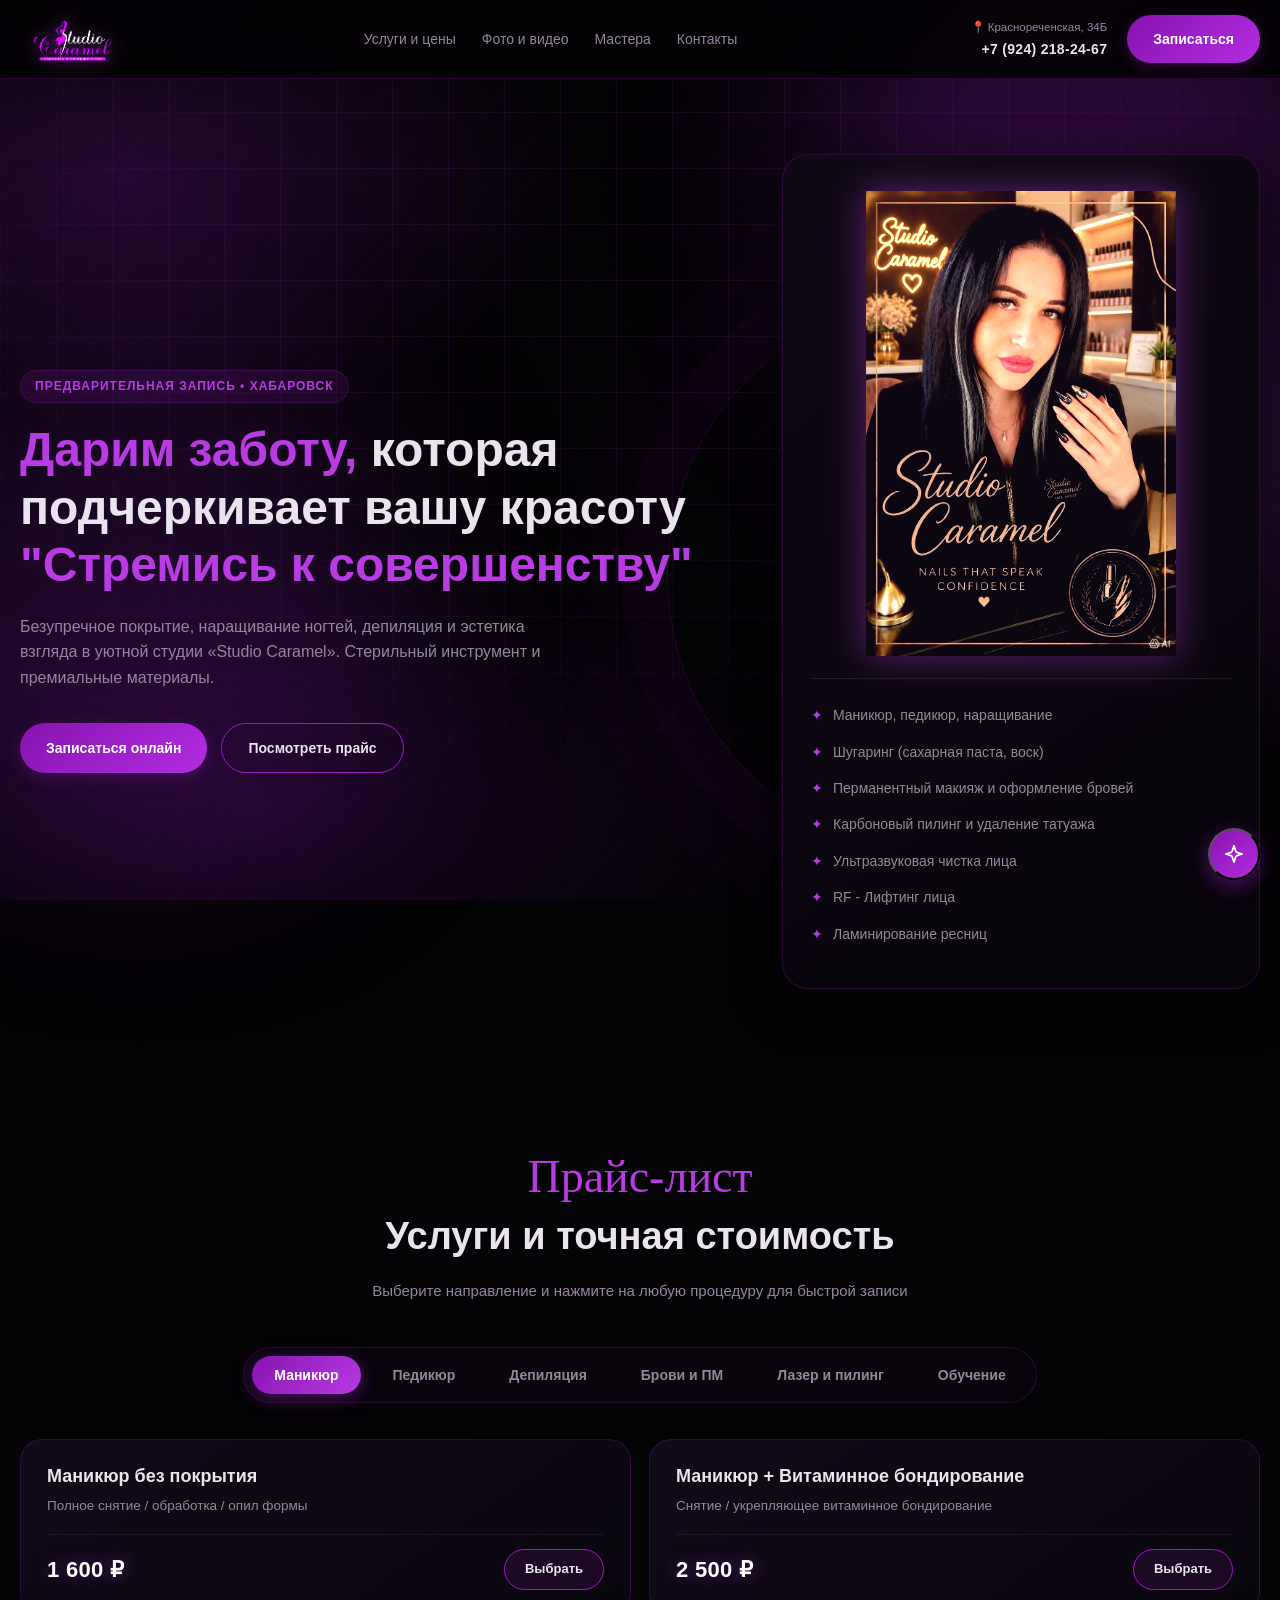
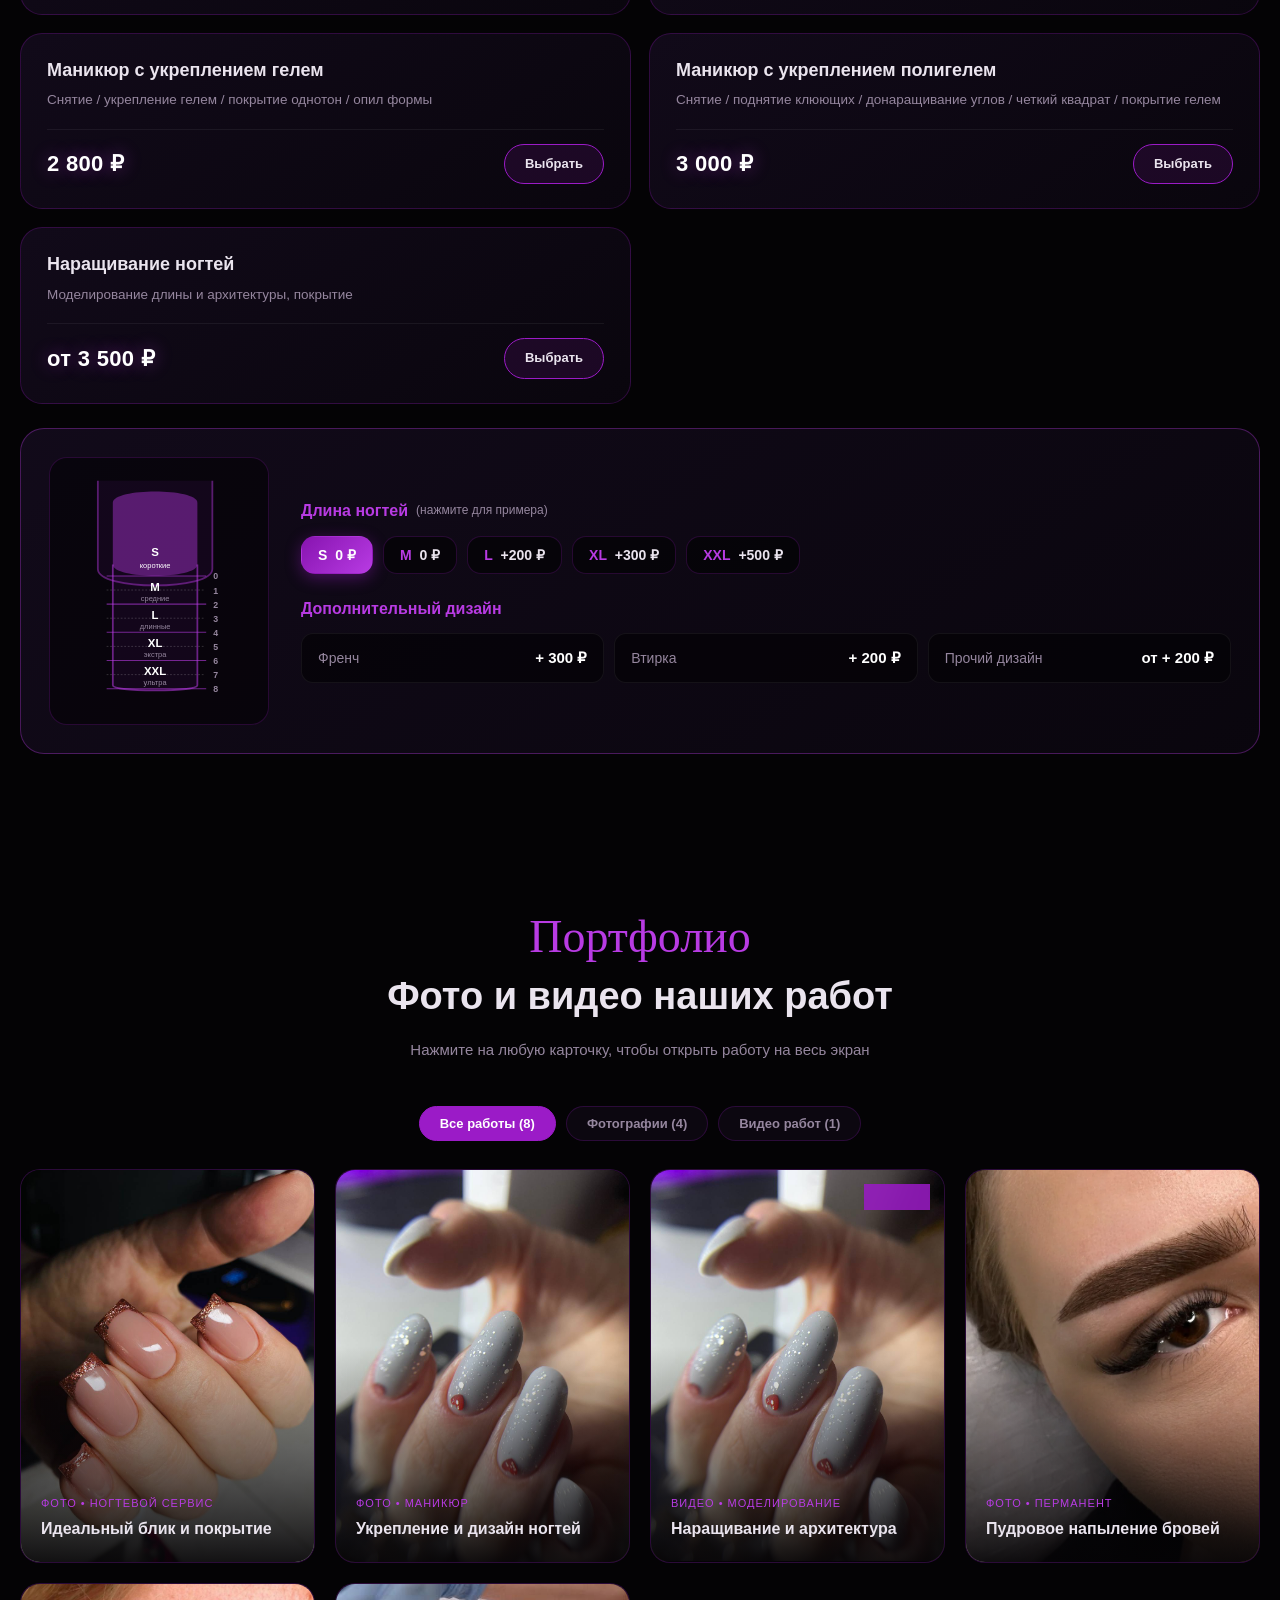
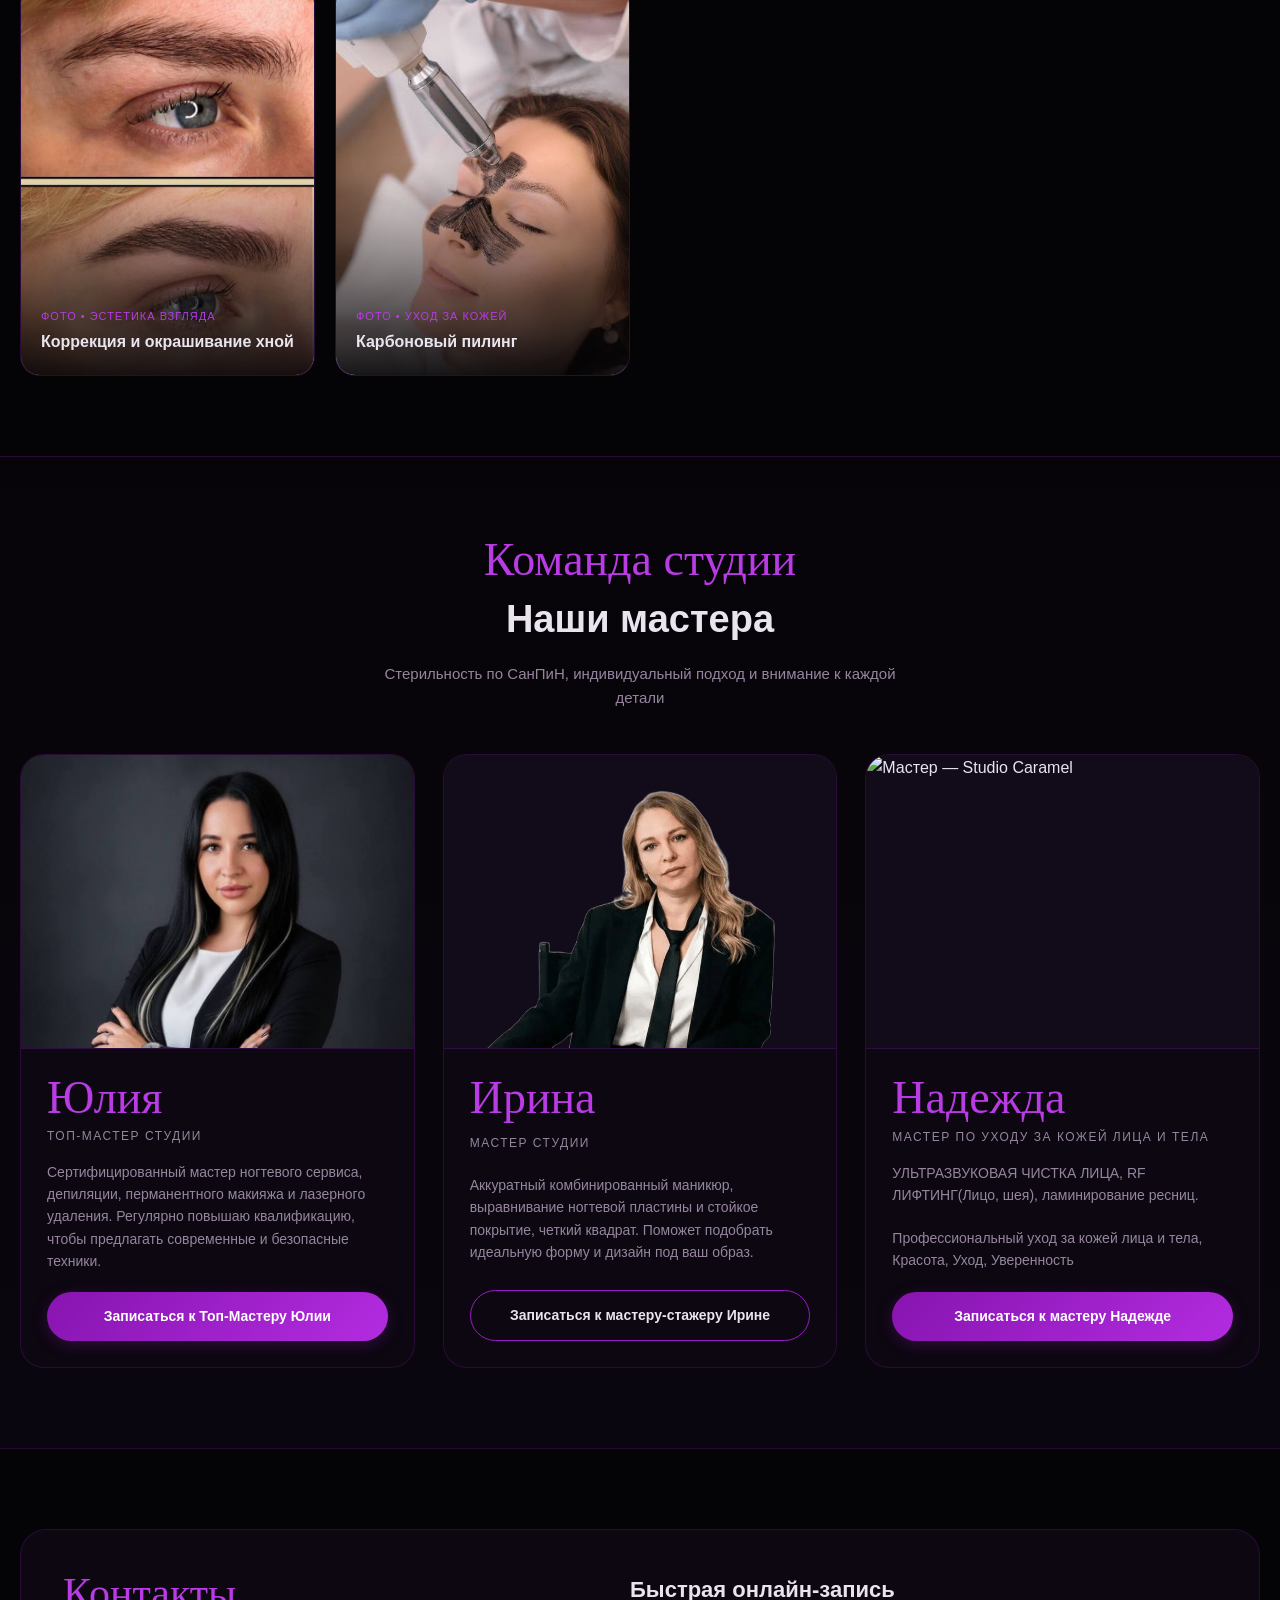
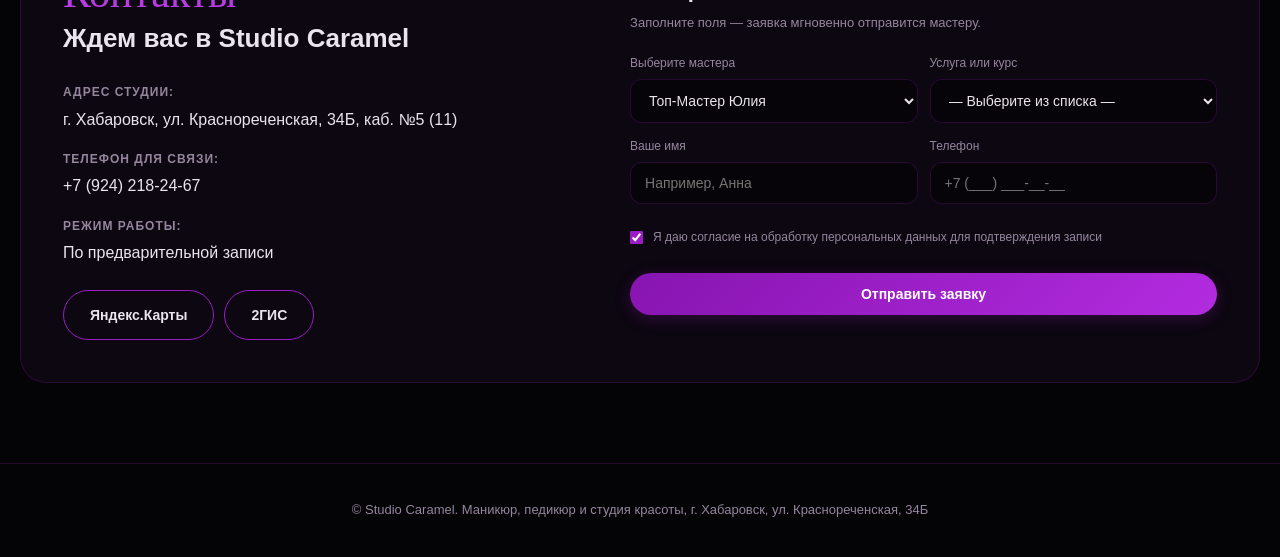
==== commit 62da9c82: "Update index.html" ====
--- a/index.html
+++ b/index.html
@@ -823,6 +823,6 @@
         </div>
     </div>
 
-    <script src="script.js"></script>
+    <script src="script.js?v=5"></script>
 </body>
 </html>
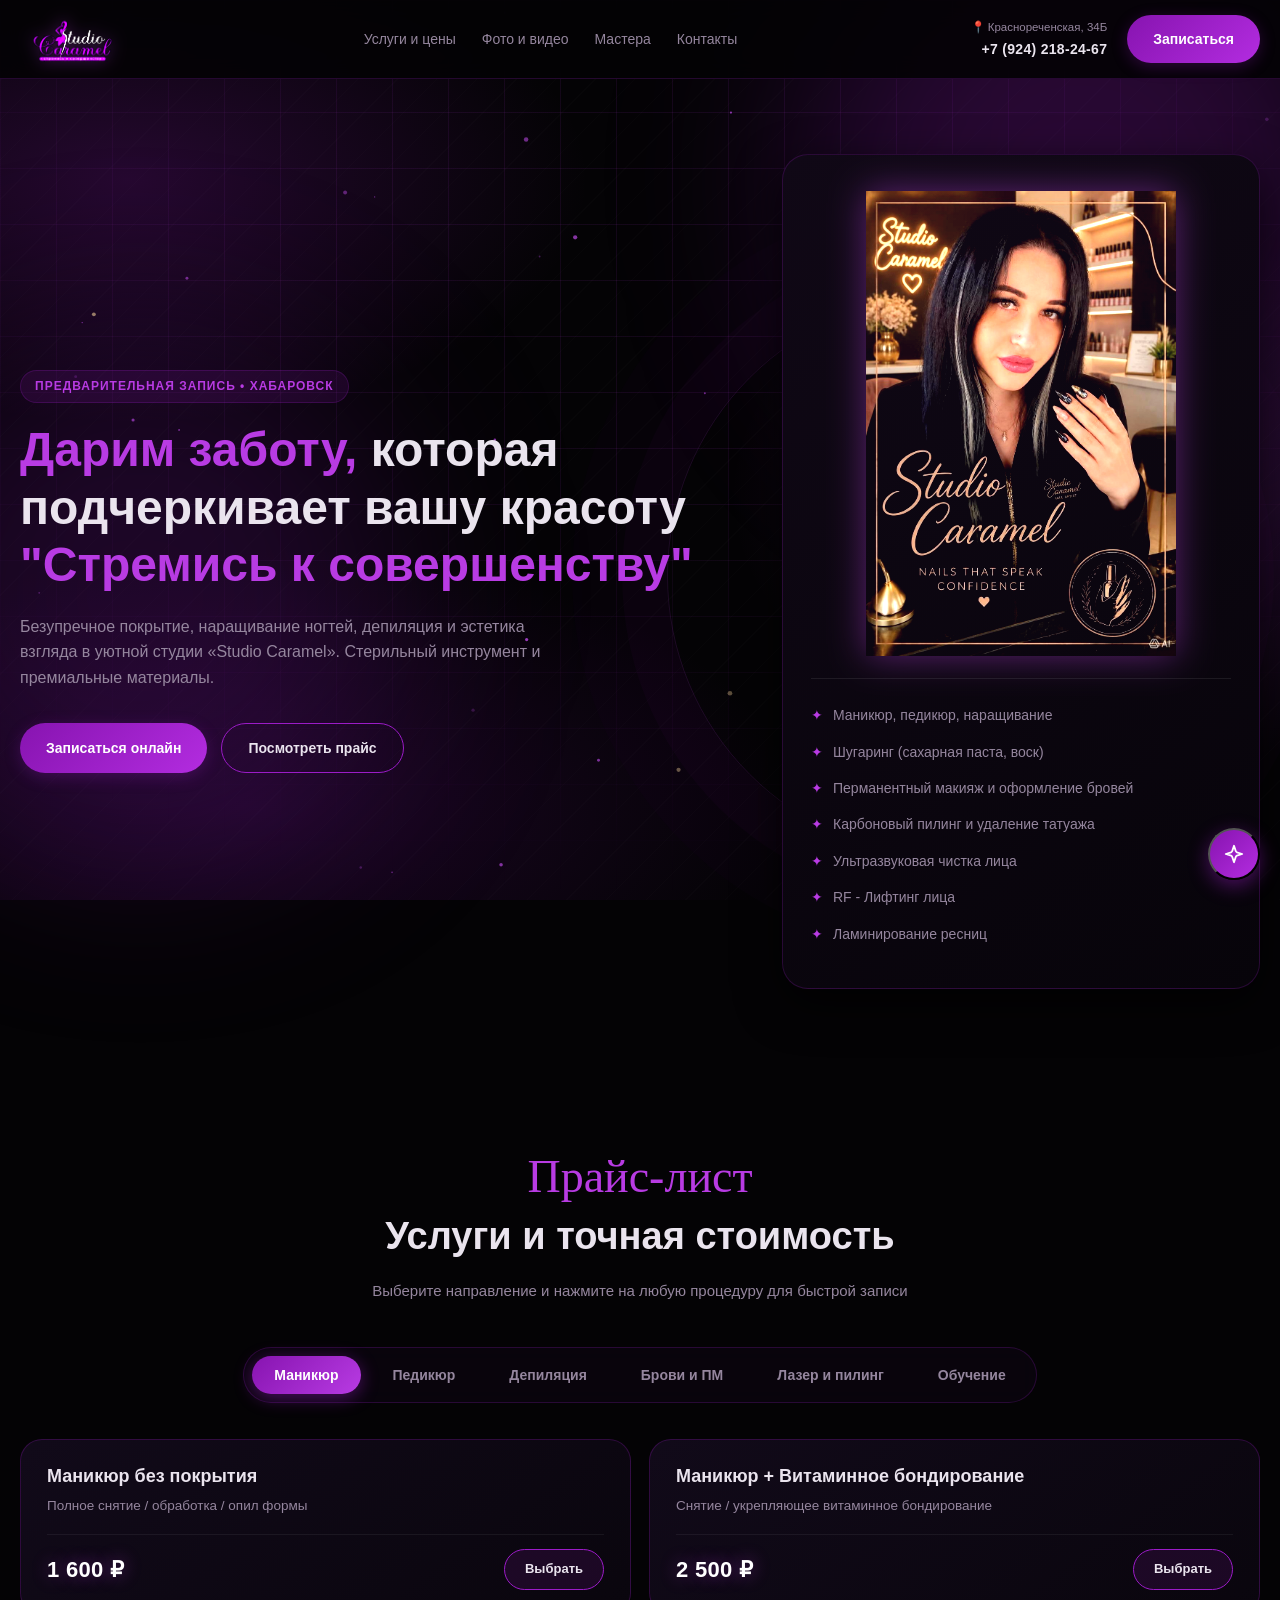
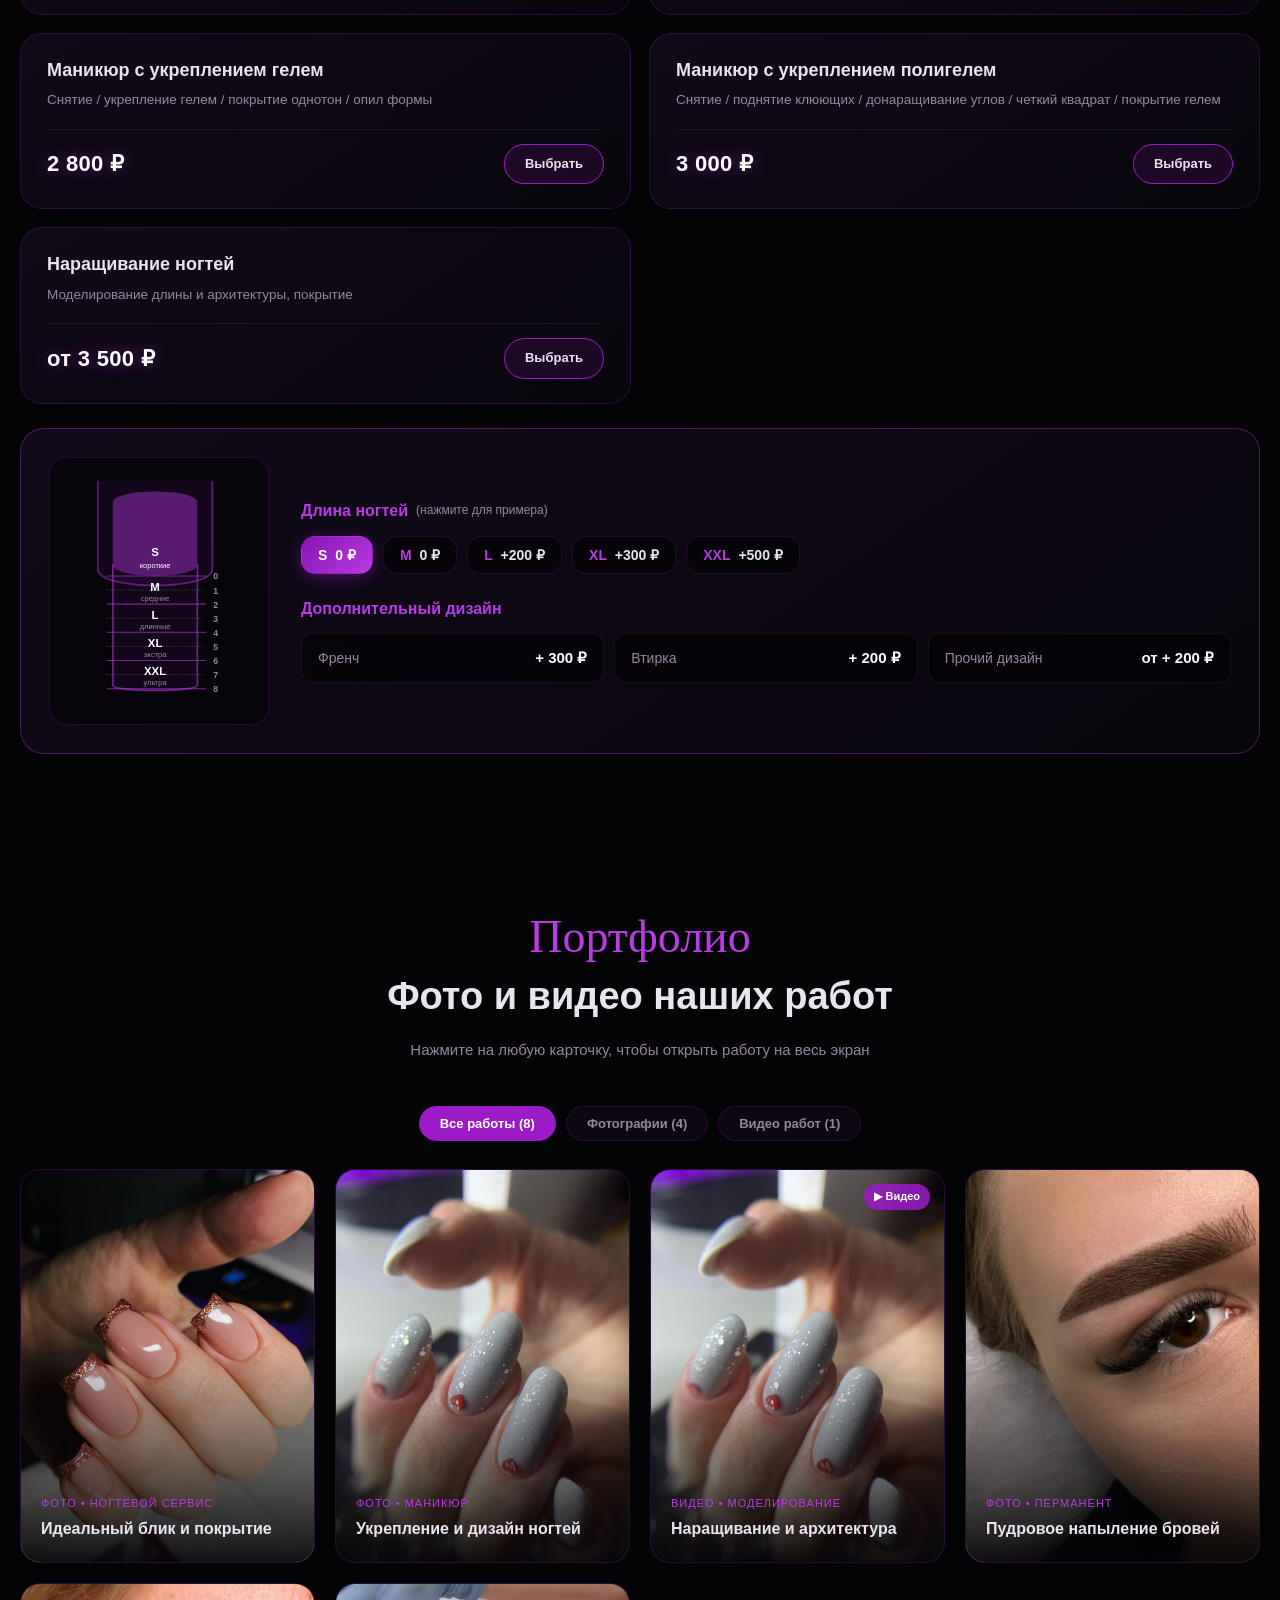
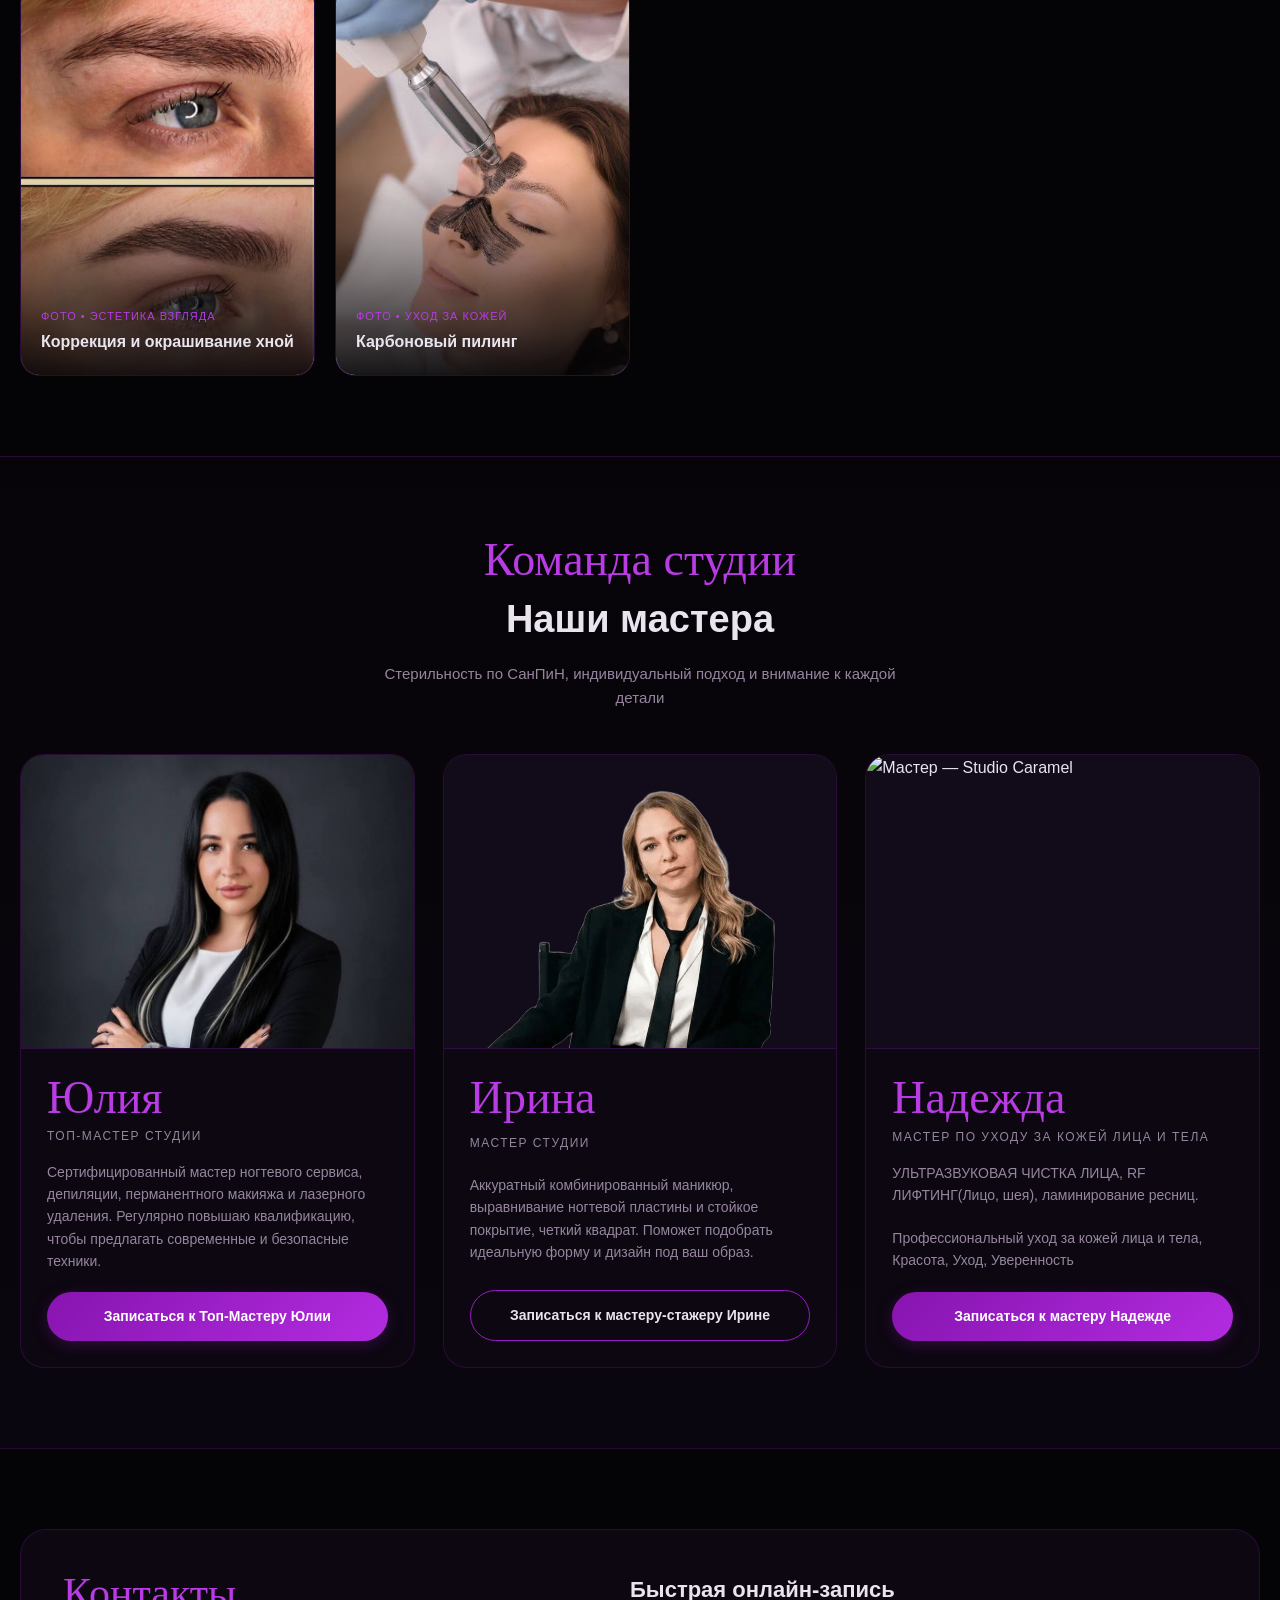
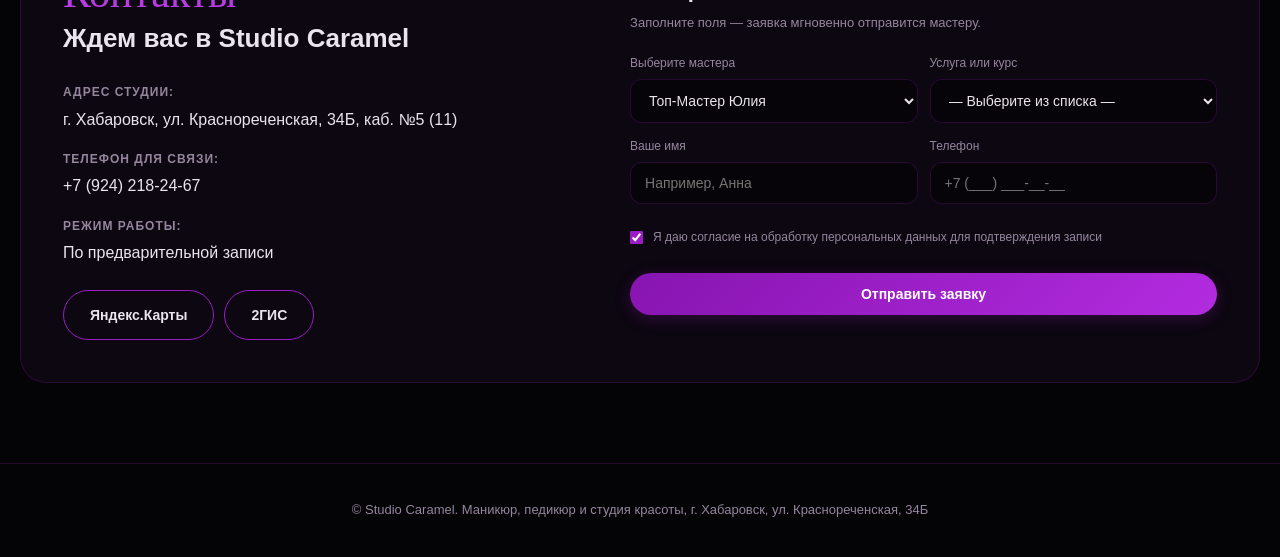
==== commit 966ee207: "Update index.html" ====
--- a/index.html
+++ b/index.html
@@ -823,6 +823,6 @@
         </div>
     </div>
 
-    <script src="script.js?v=5"></script>
+    <script src="script.js"></script>
 </body>
 </html>
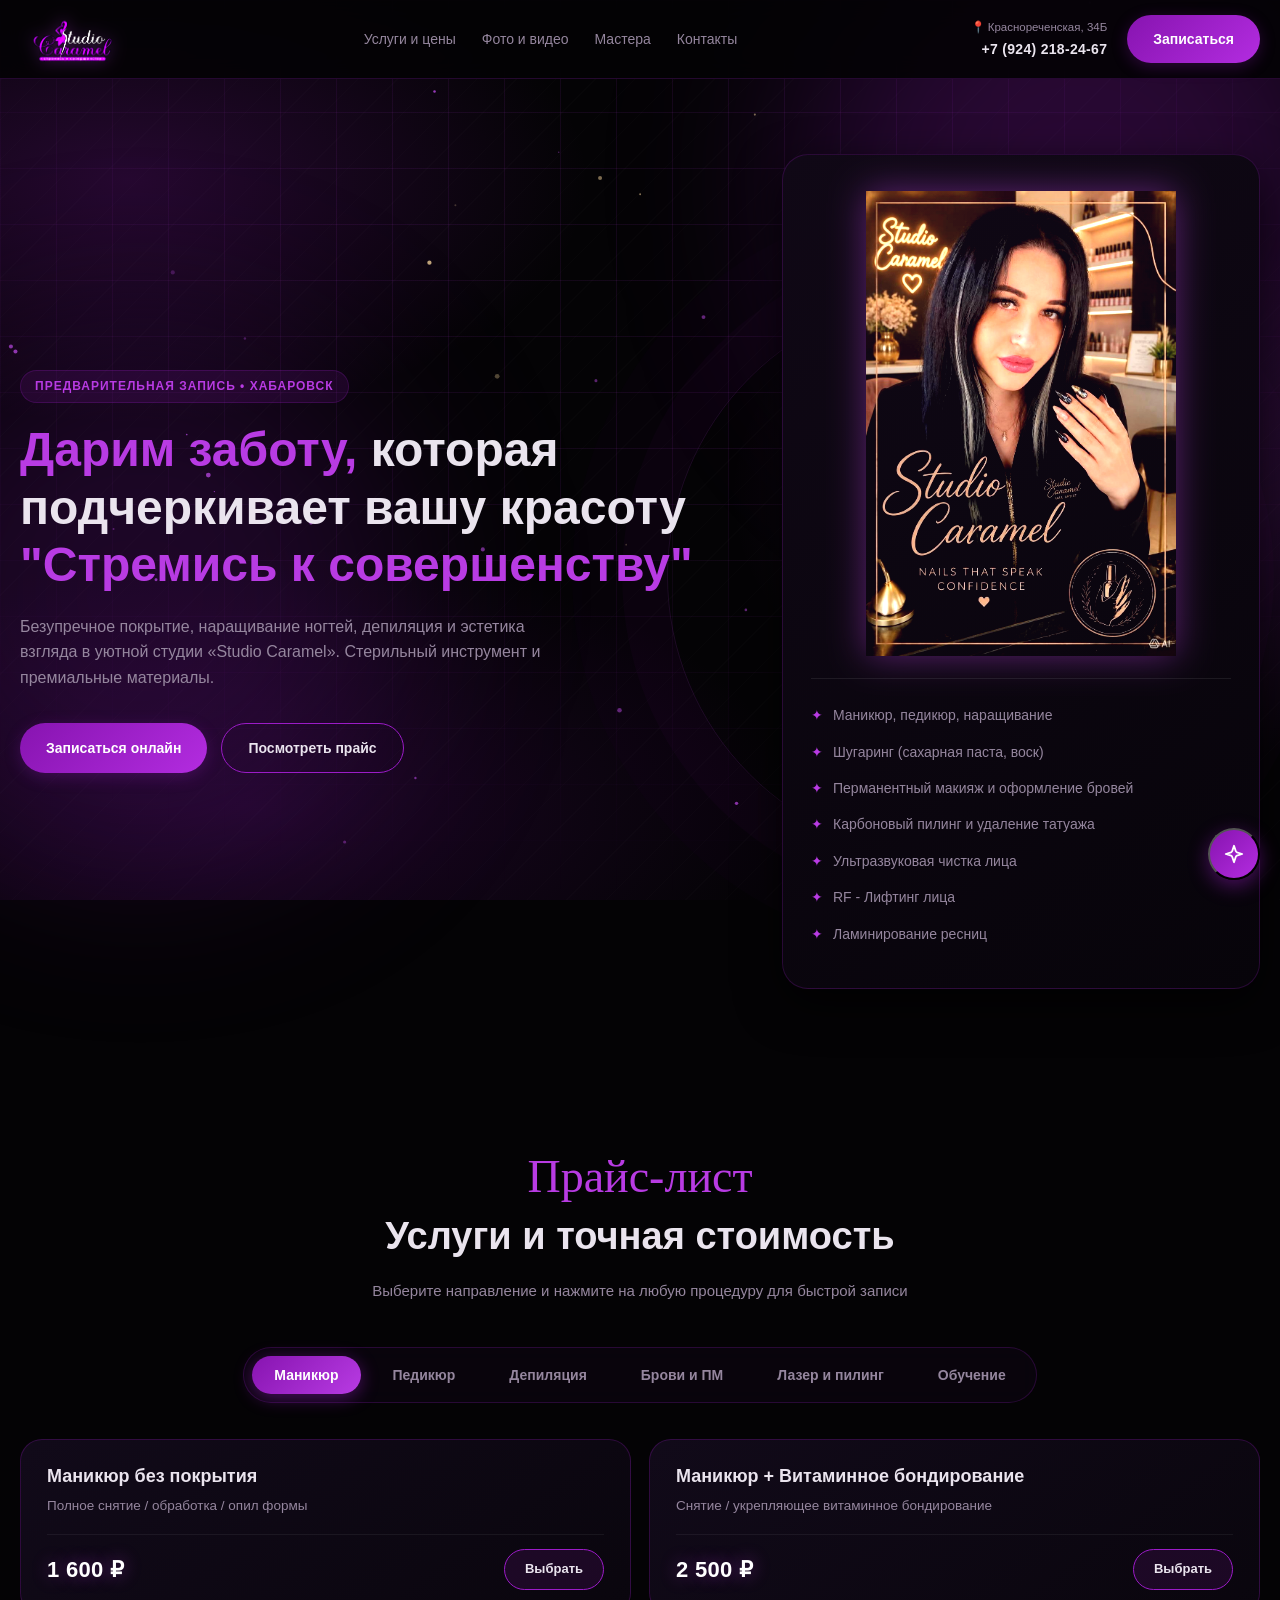
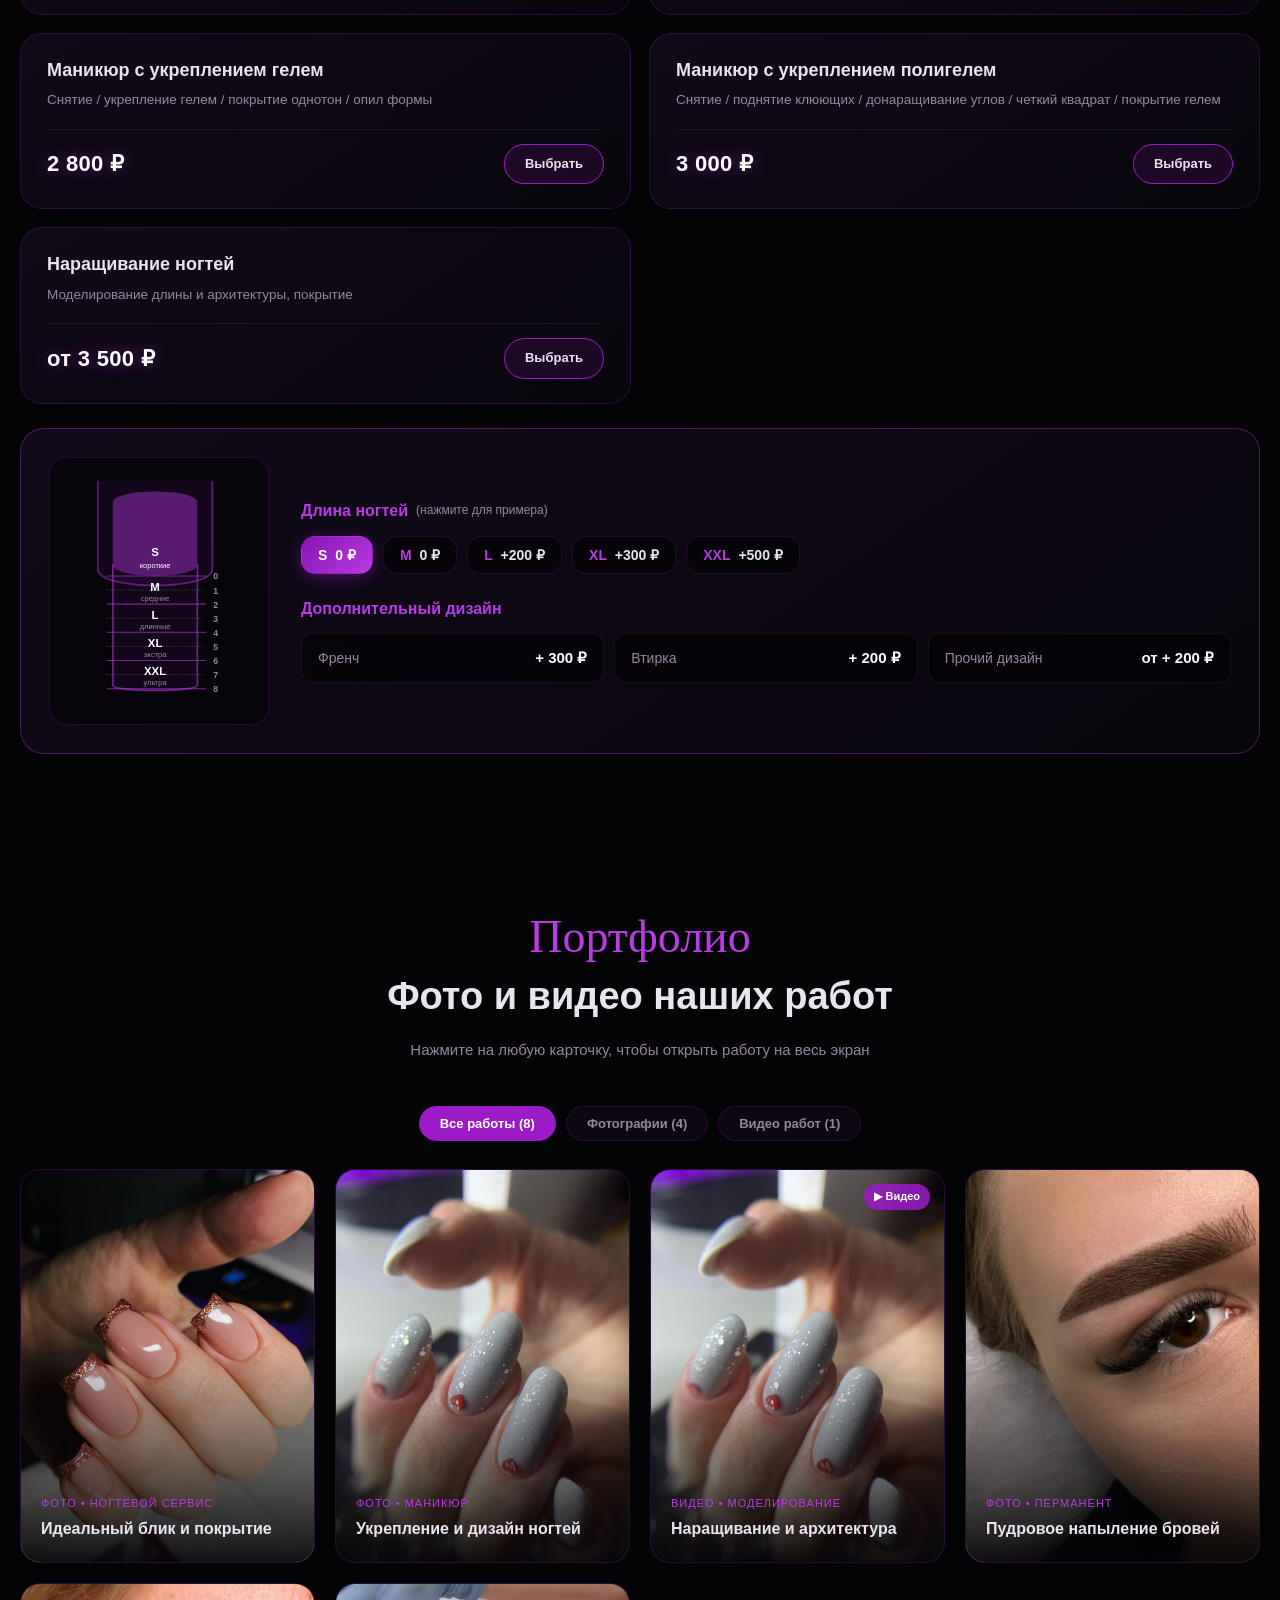
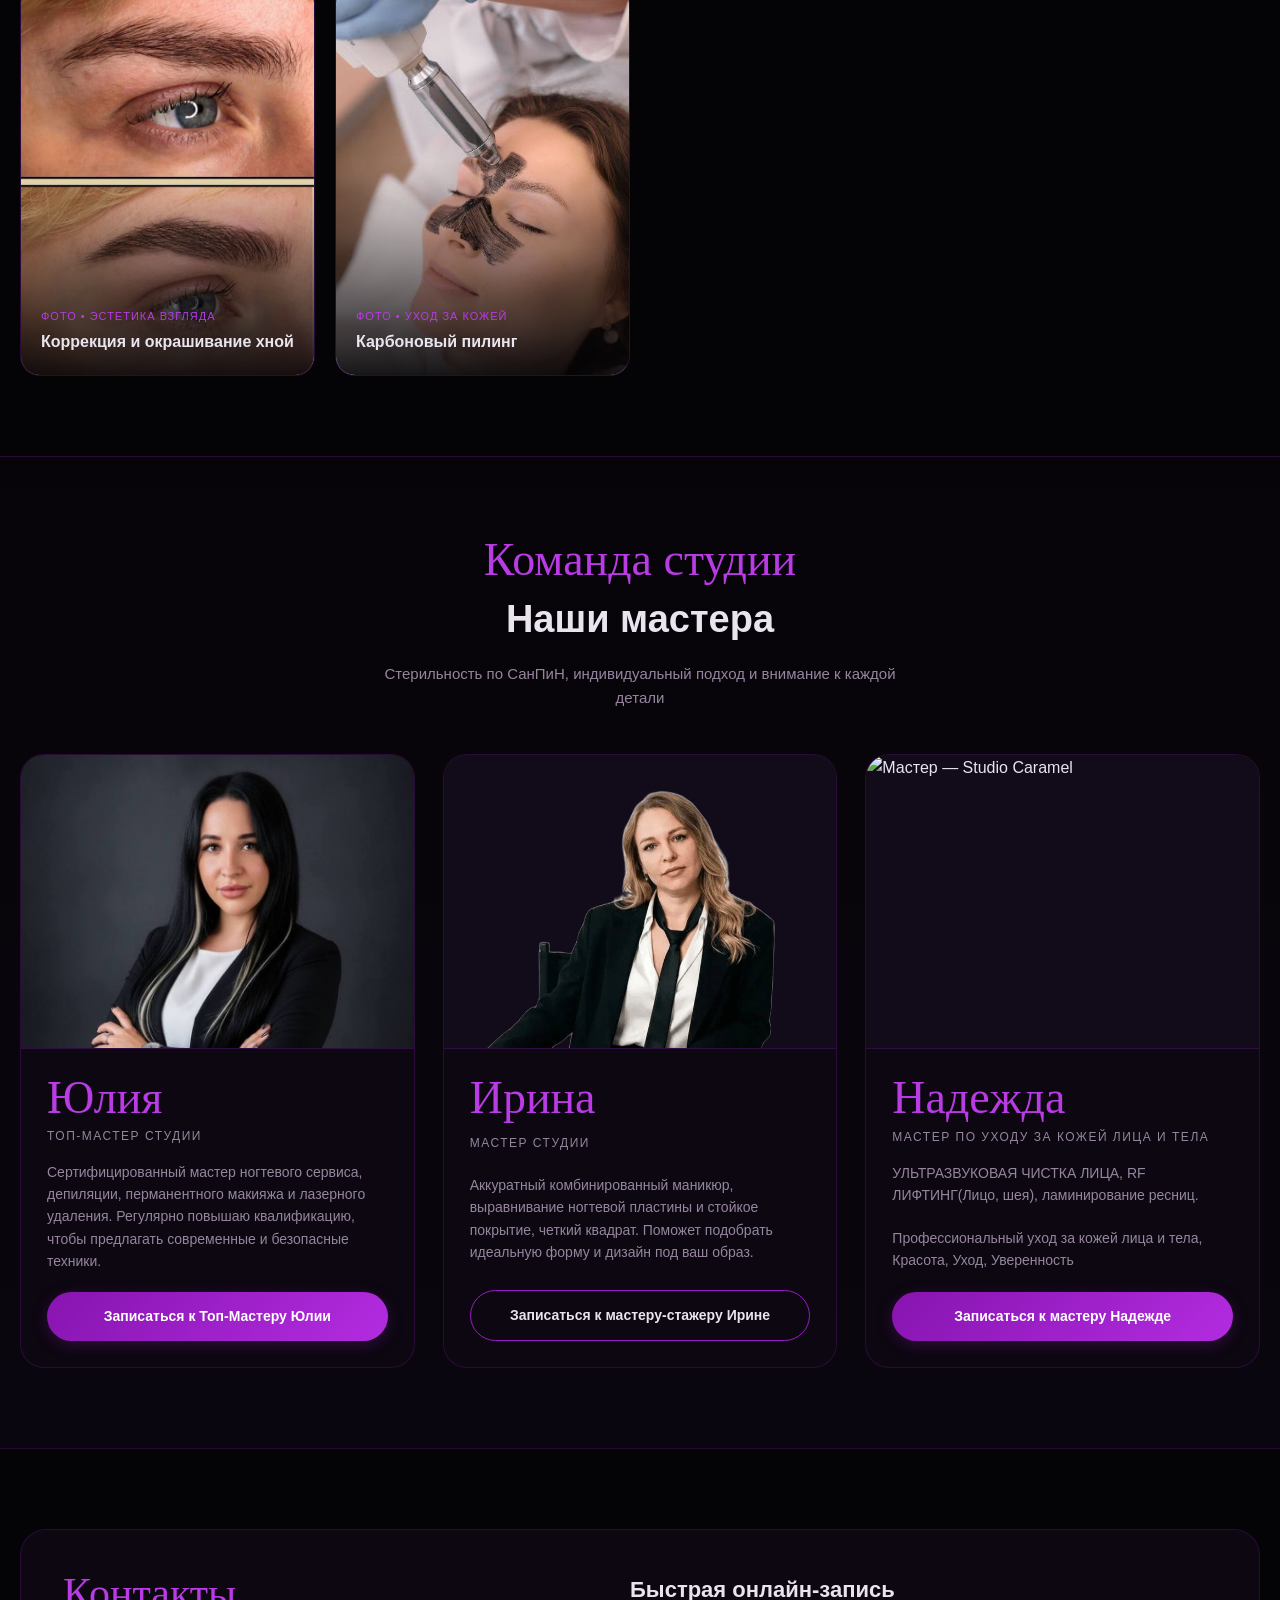
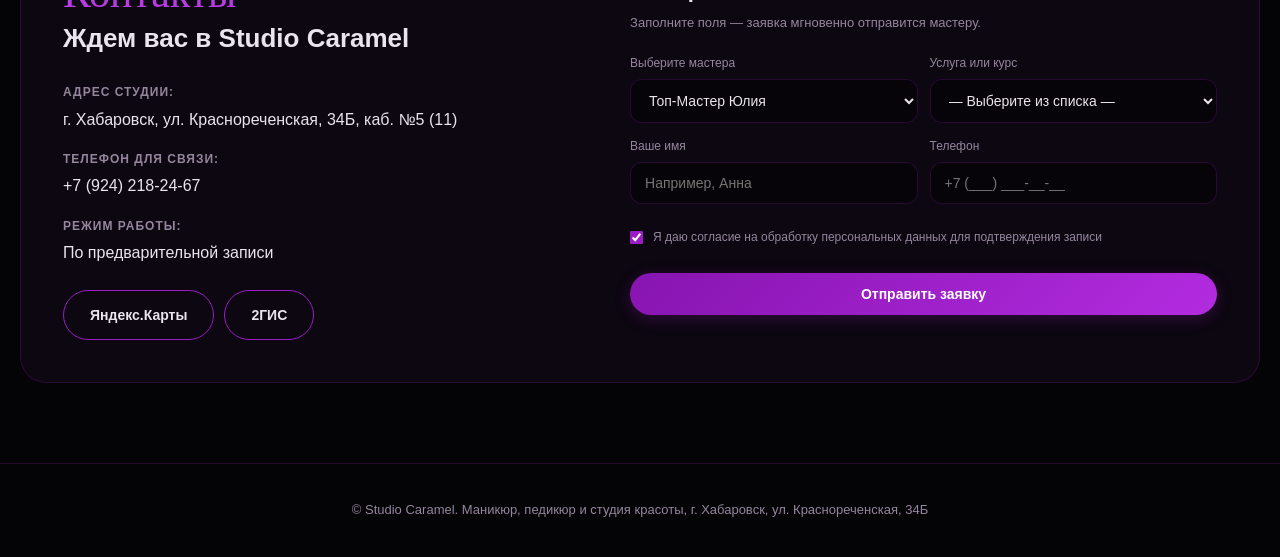
==== commit a5c7736e: "Update index.html" ====
--- a/index.html
+++ b/index.html
@@ -823,6 +823,6 @@
         </div>
     </div>
 
-    <script src="script.js"></script>
+    <script src="script.js?v=10"></script>
 </body>
 </html>
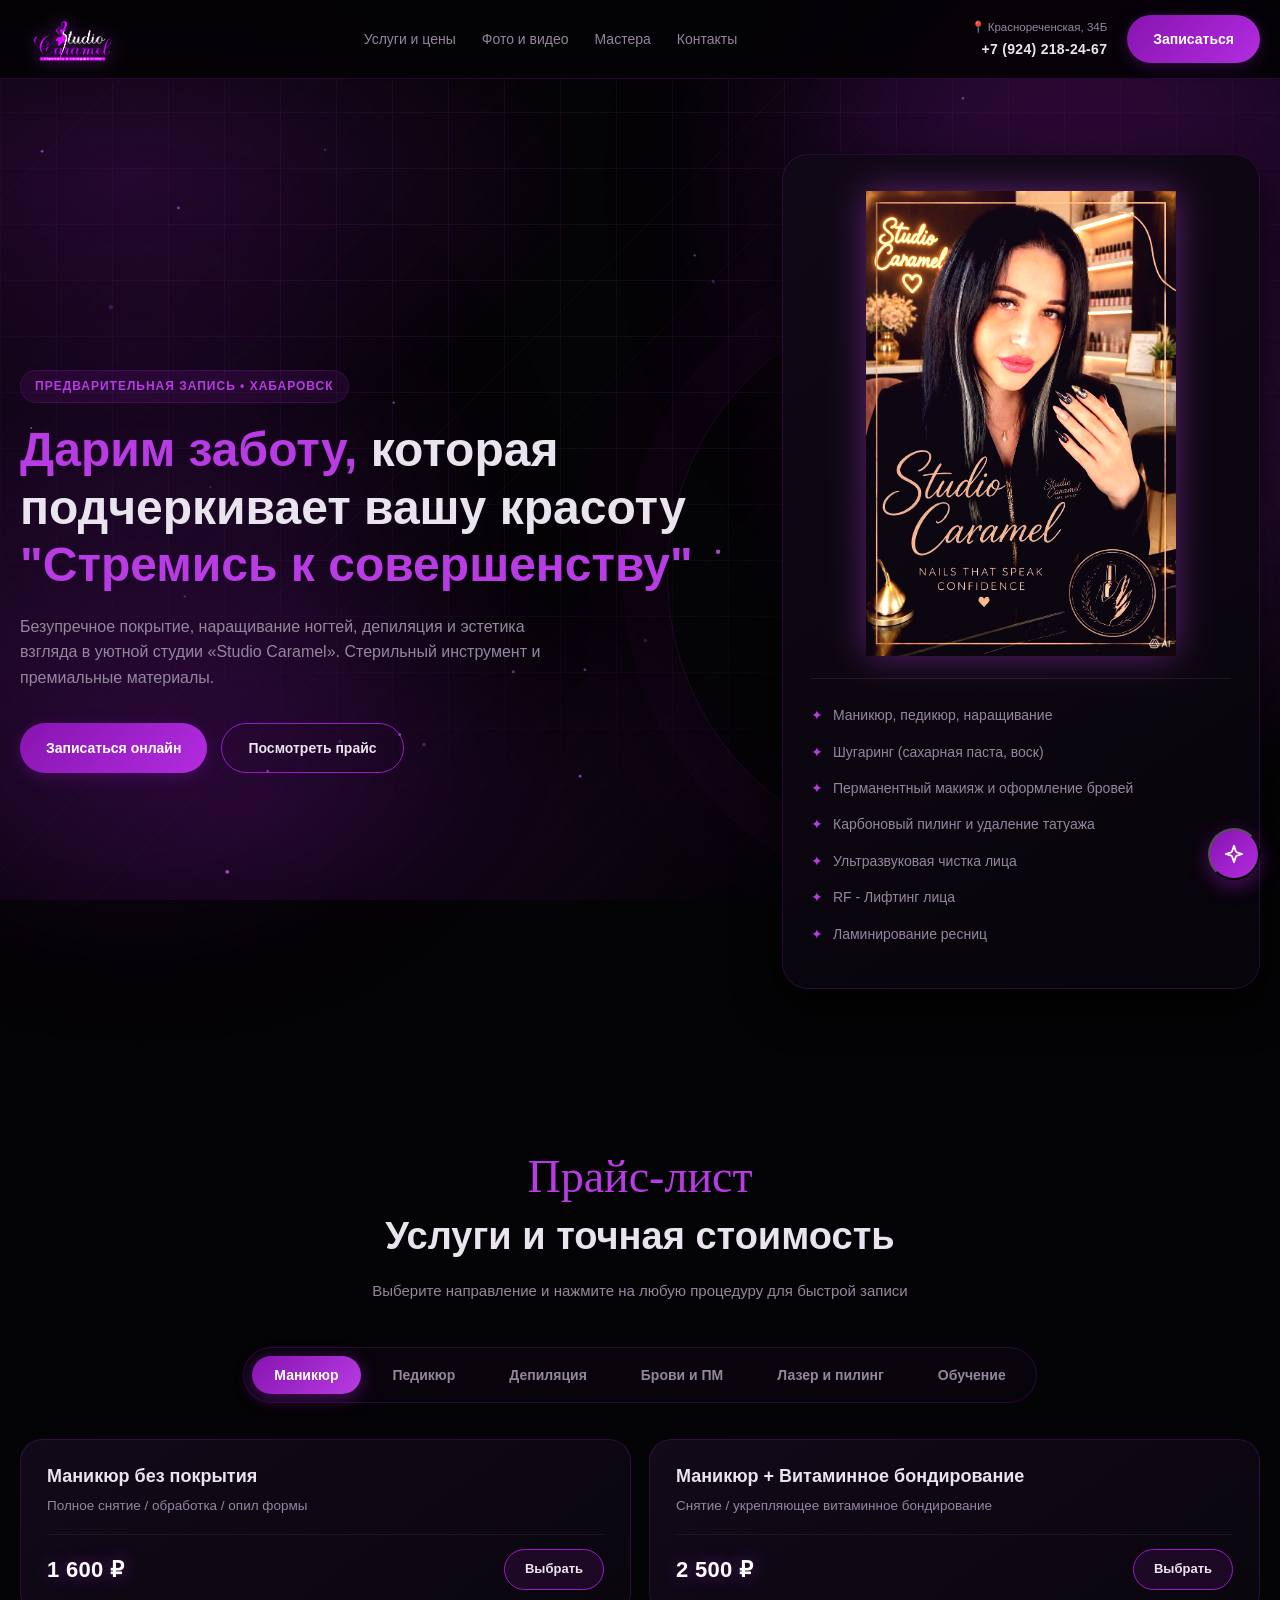
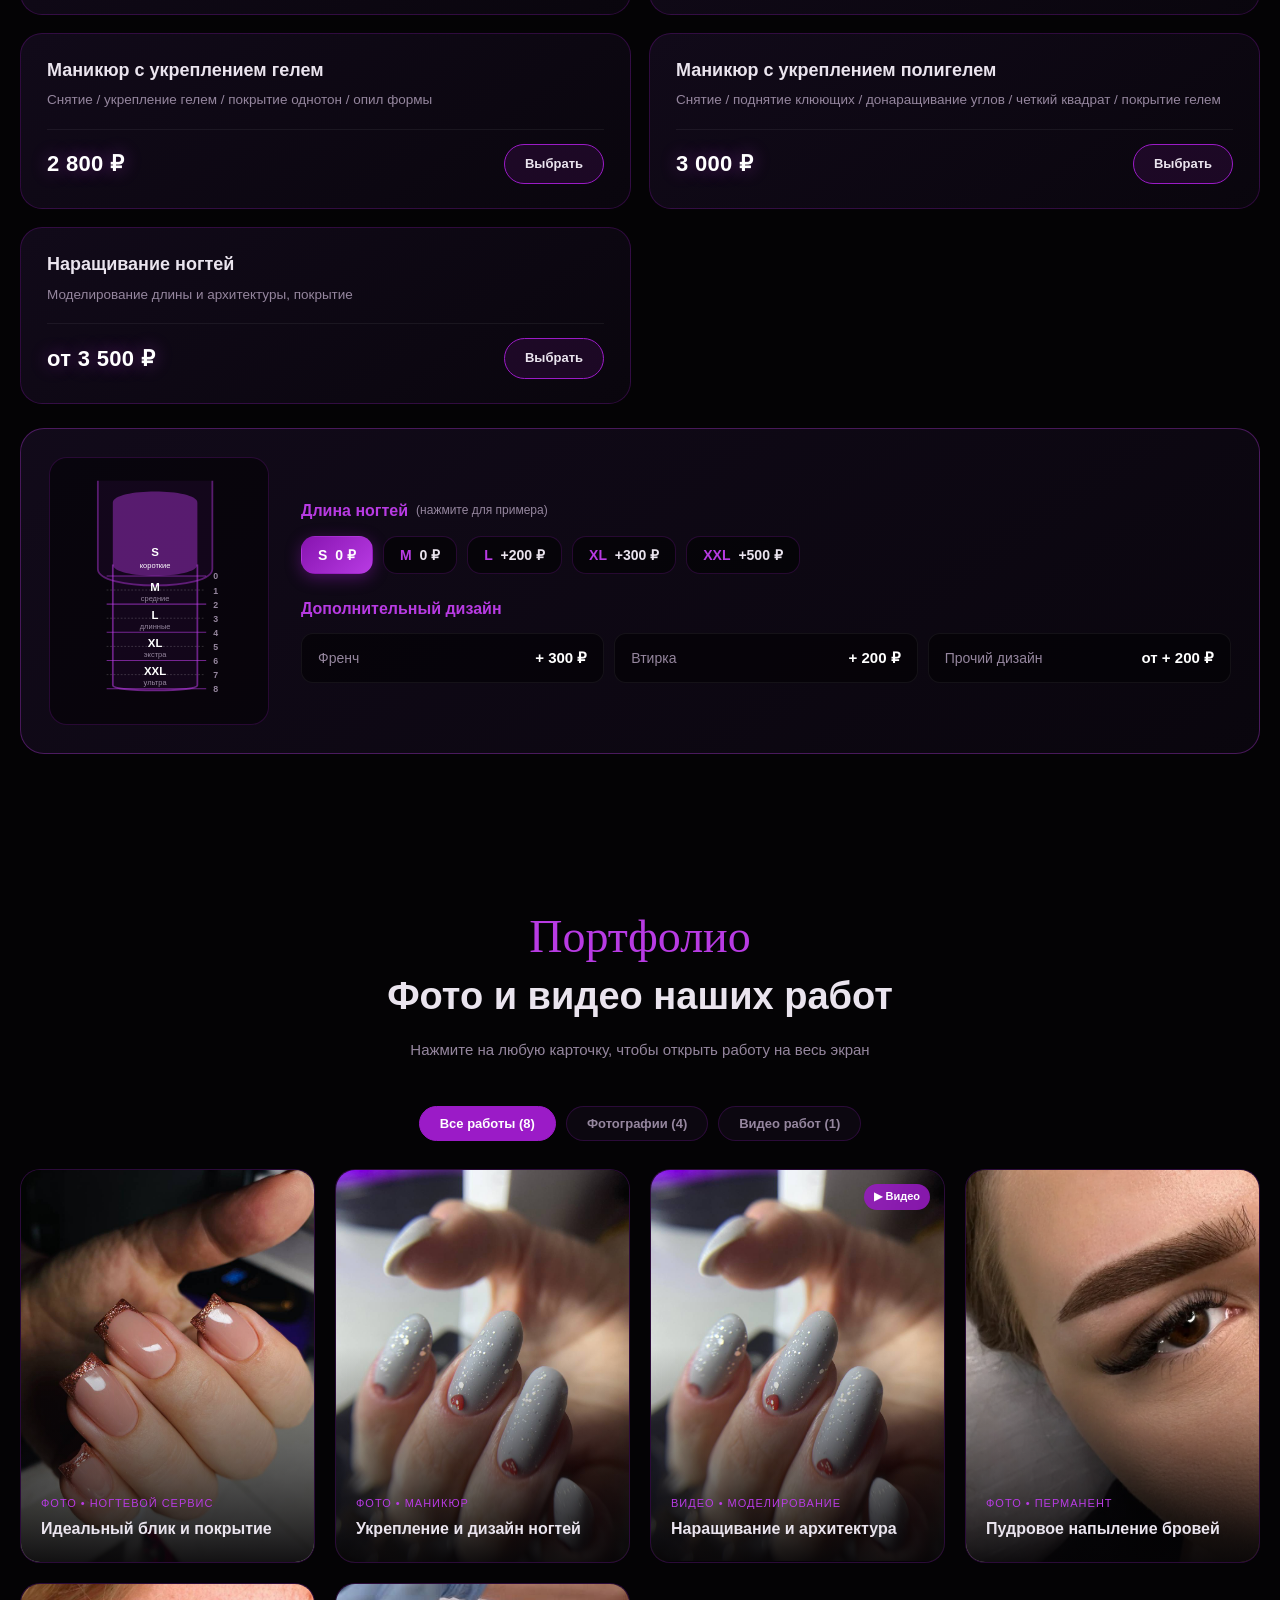
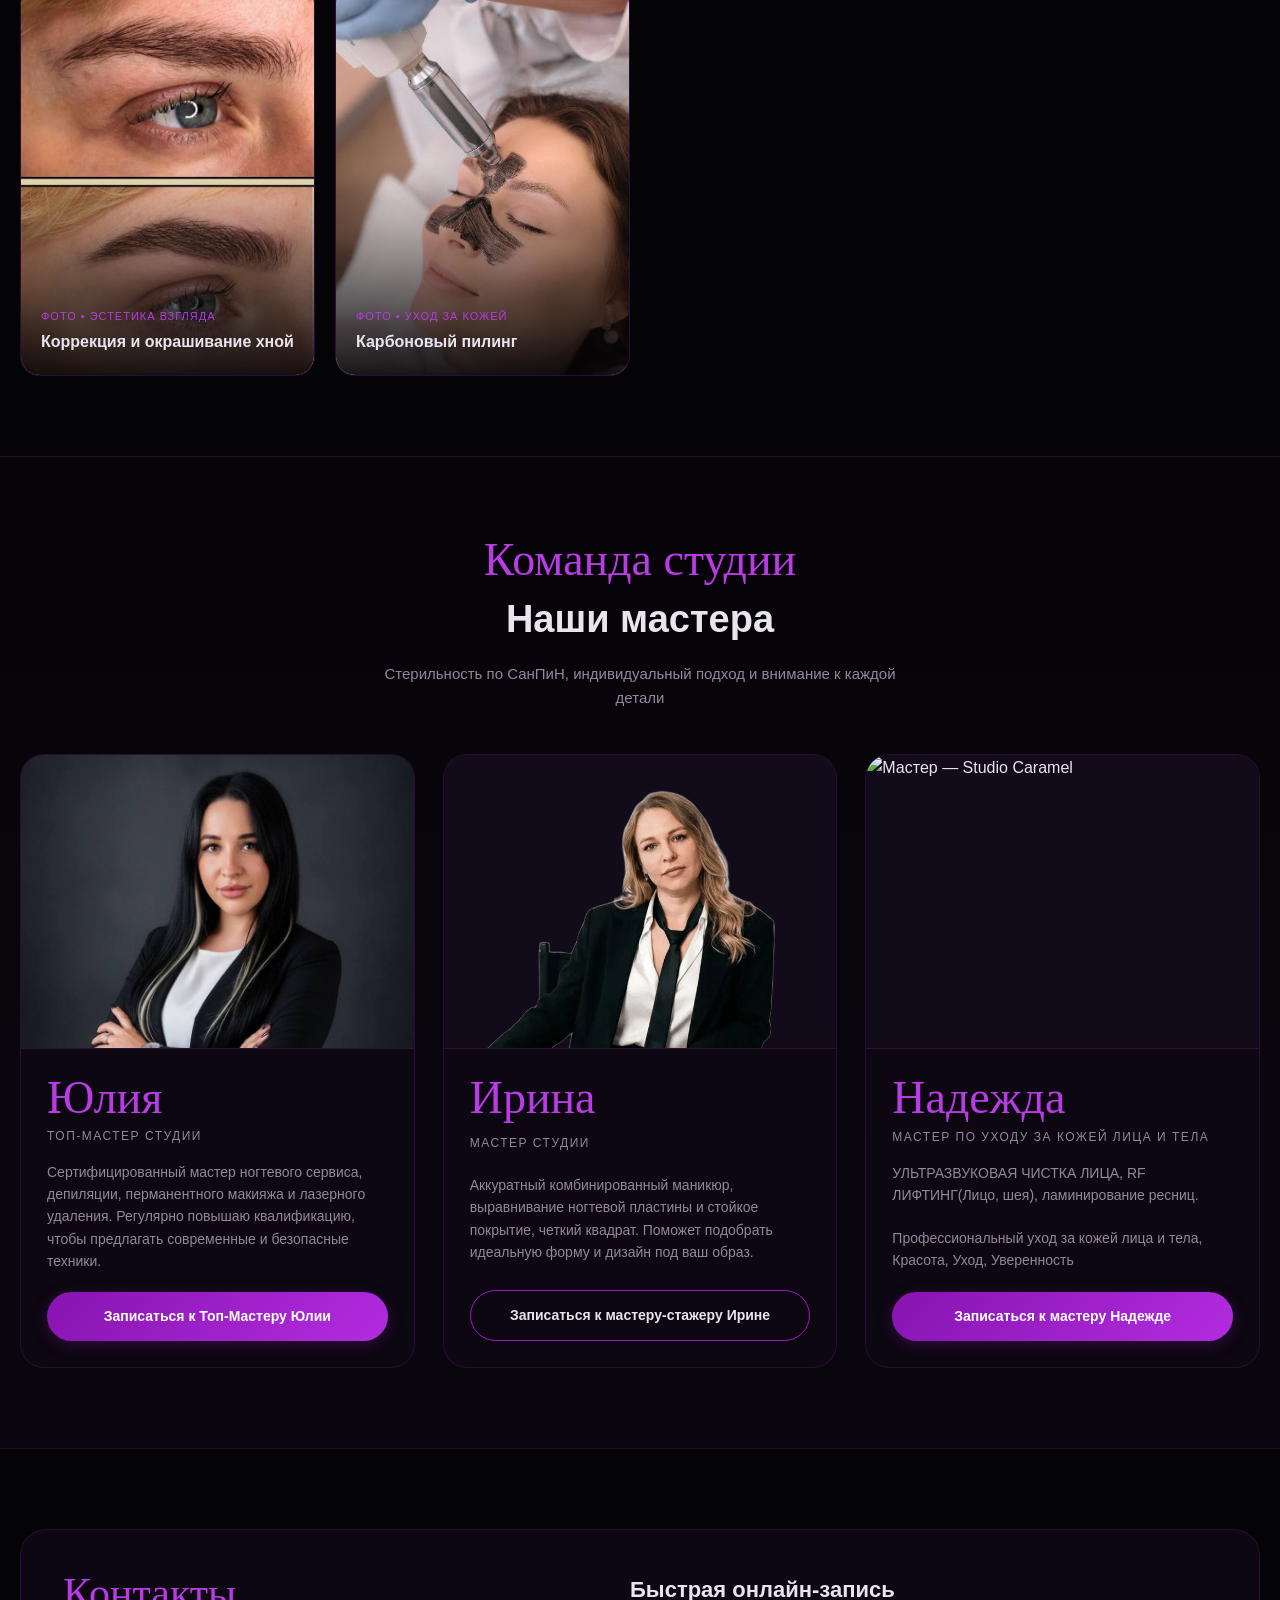
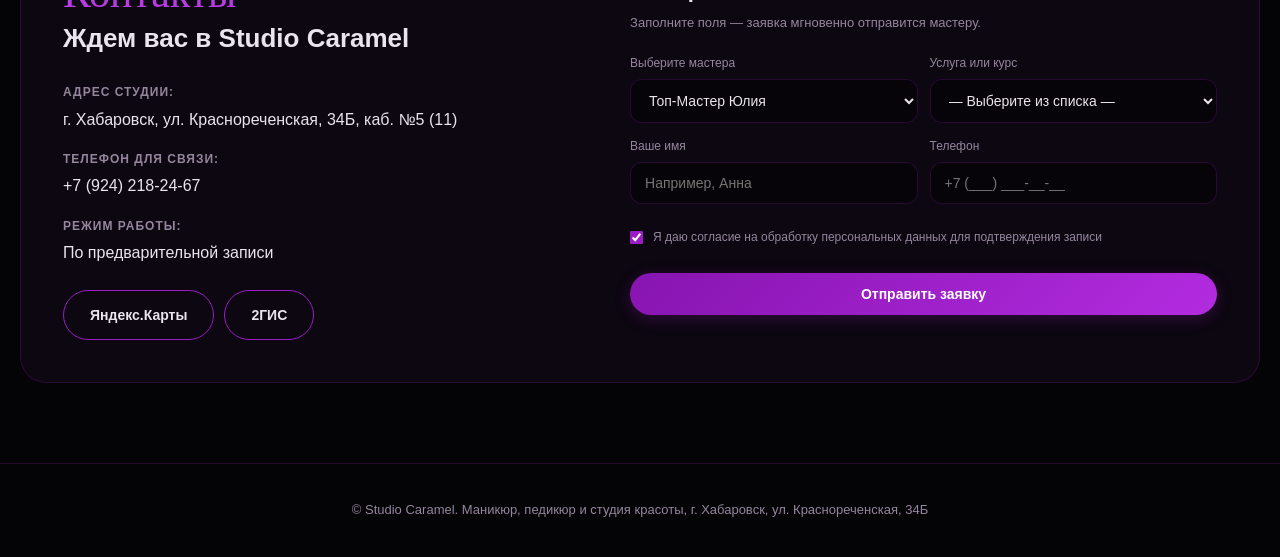
==== commit bdcf0917: "Update index.html" ====
--- a/index.html
+++ b/index.html
@@ -823,6 +823,6 @@
         </div>
     </div>
 
-    <script src="script.js?v=10"></script>
+    <script src="script.js?v=11"></script>
 </body>
 </html>
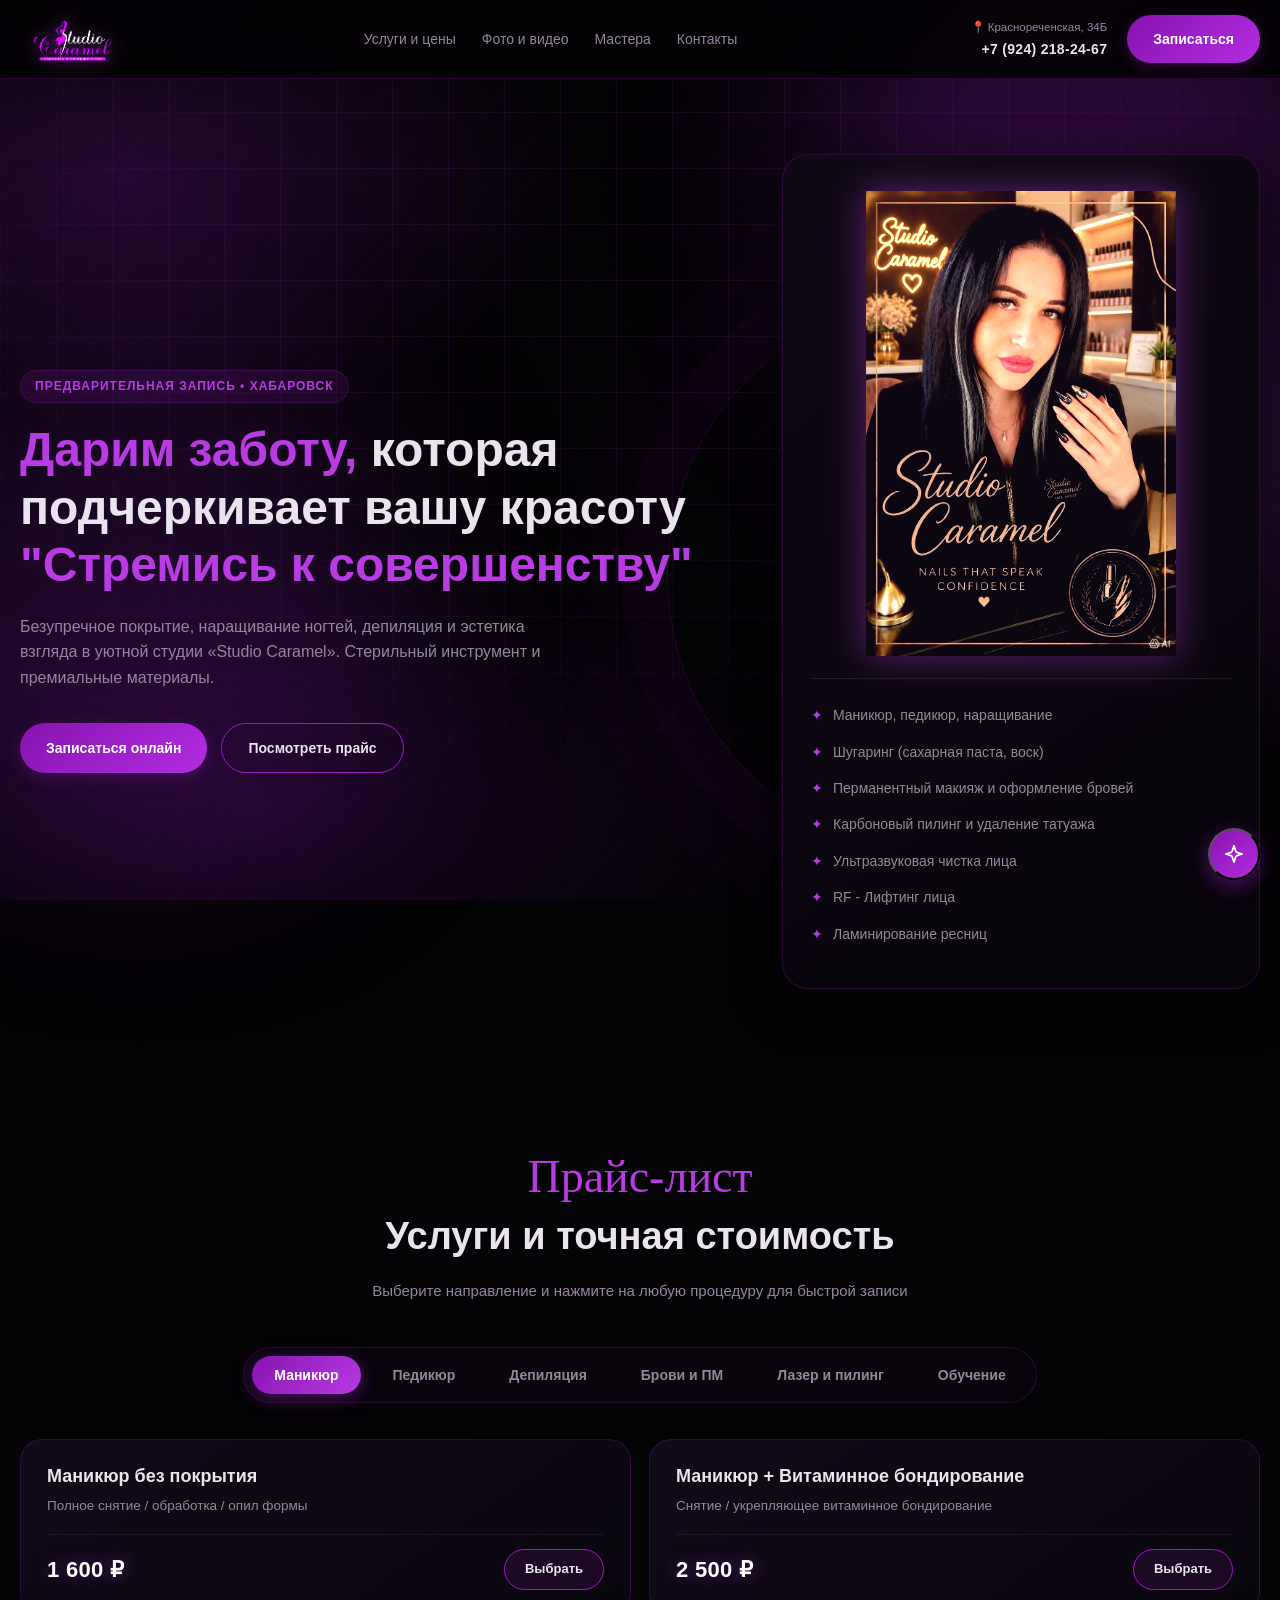
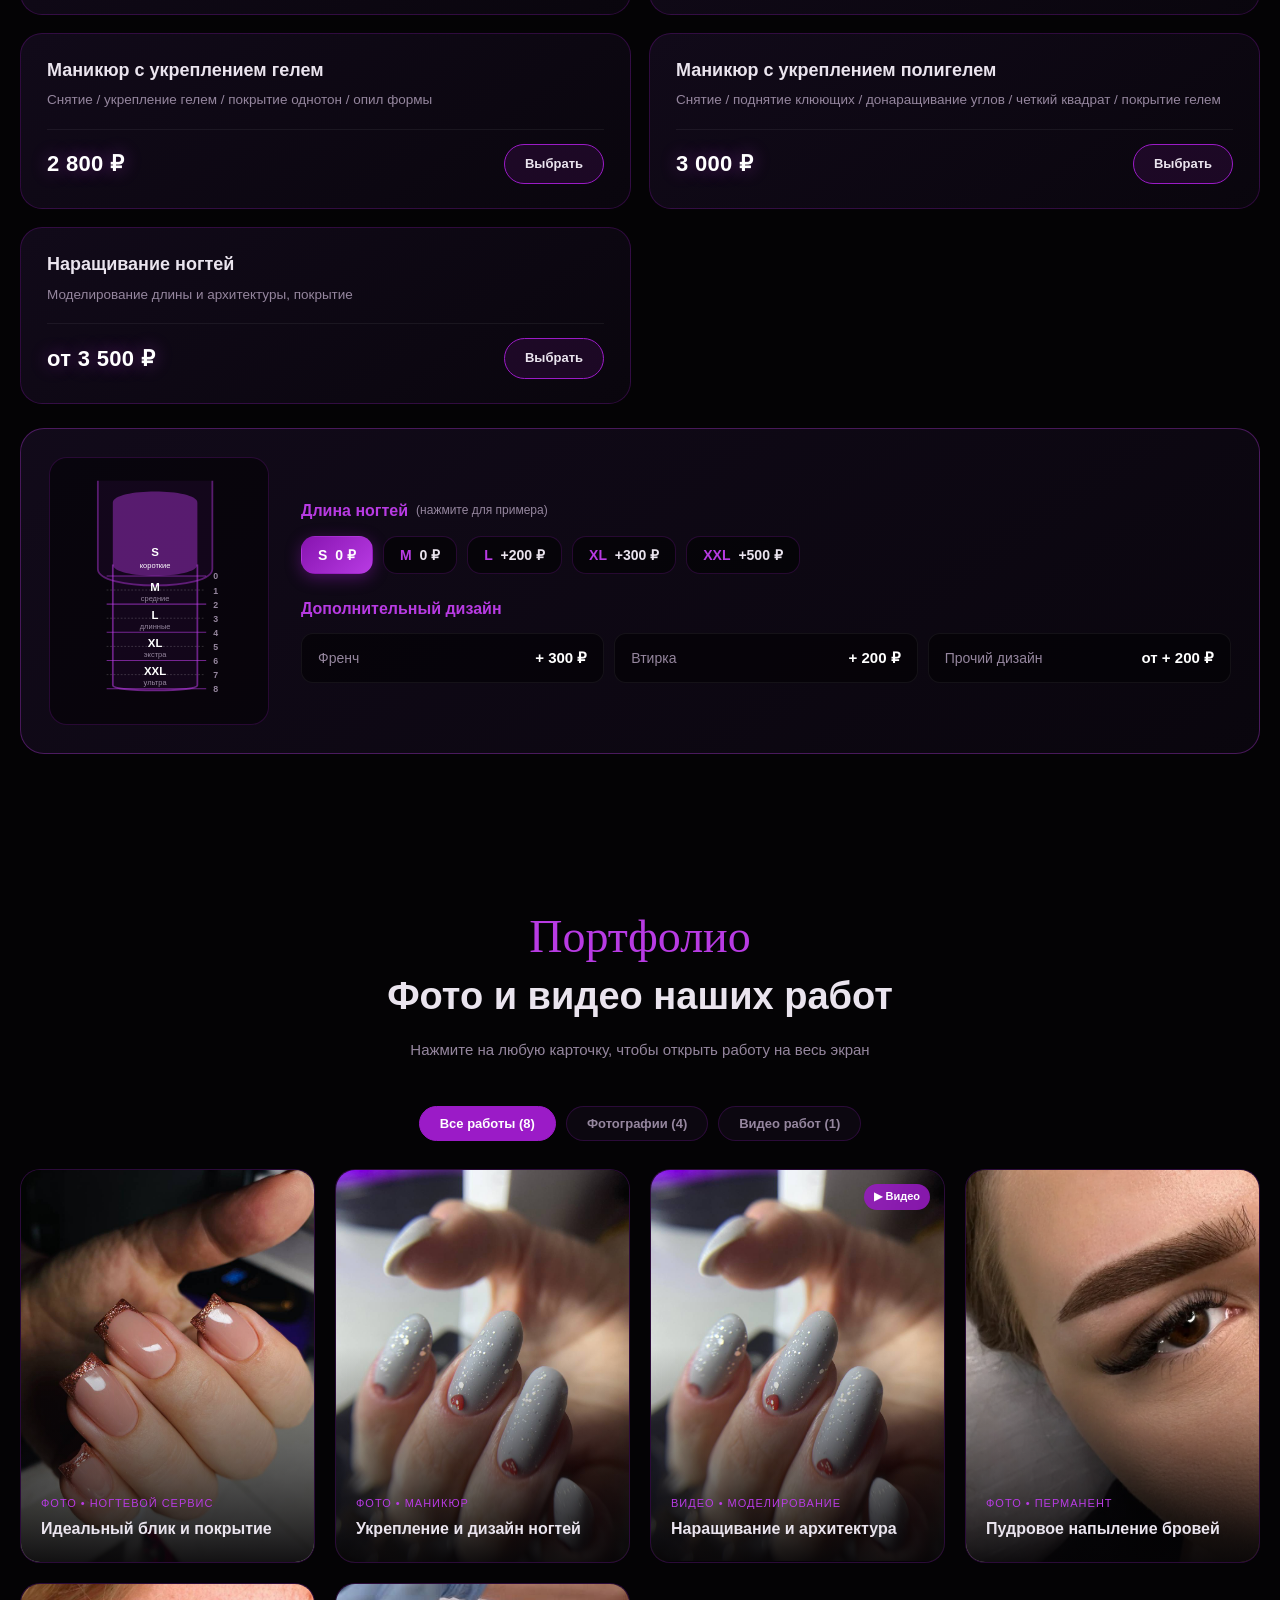
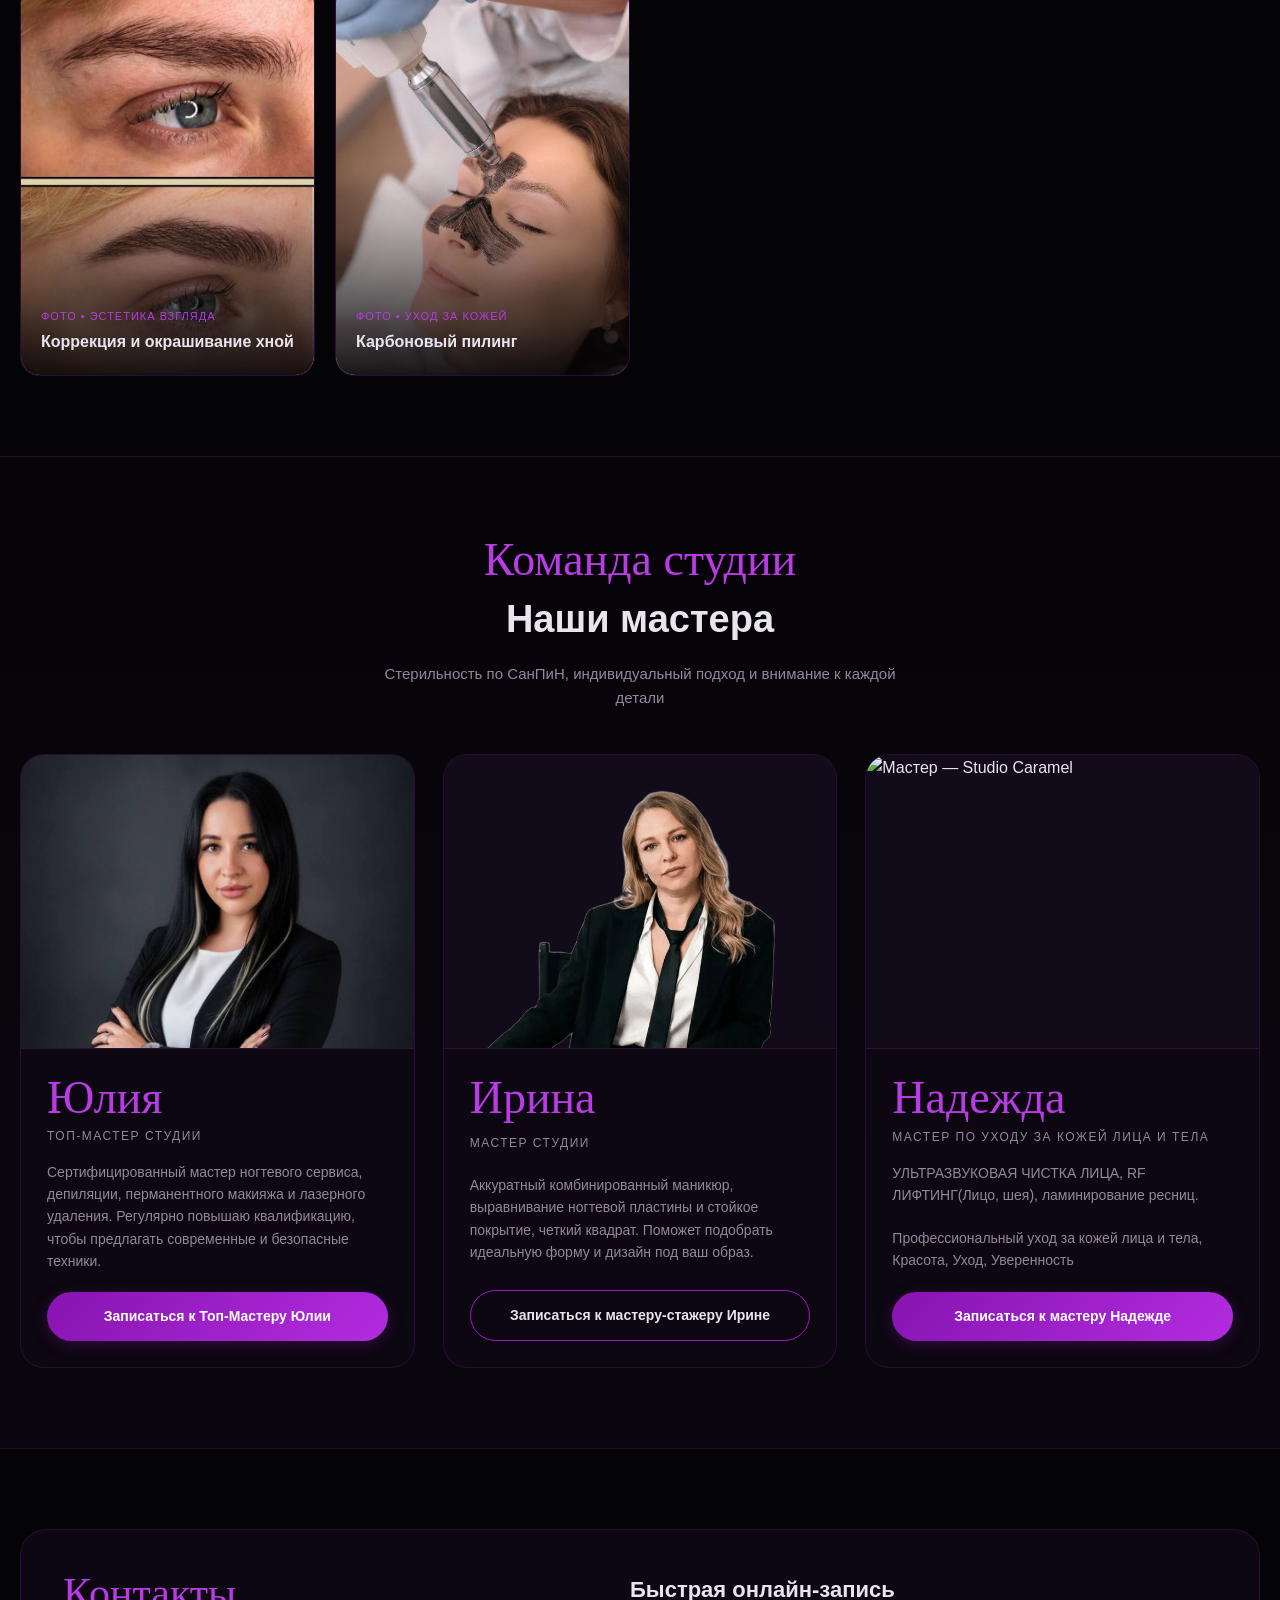
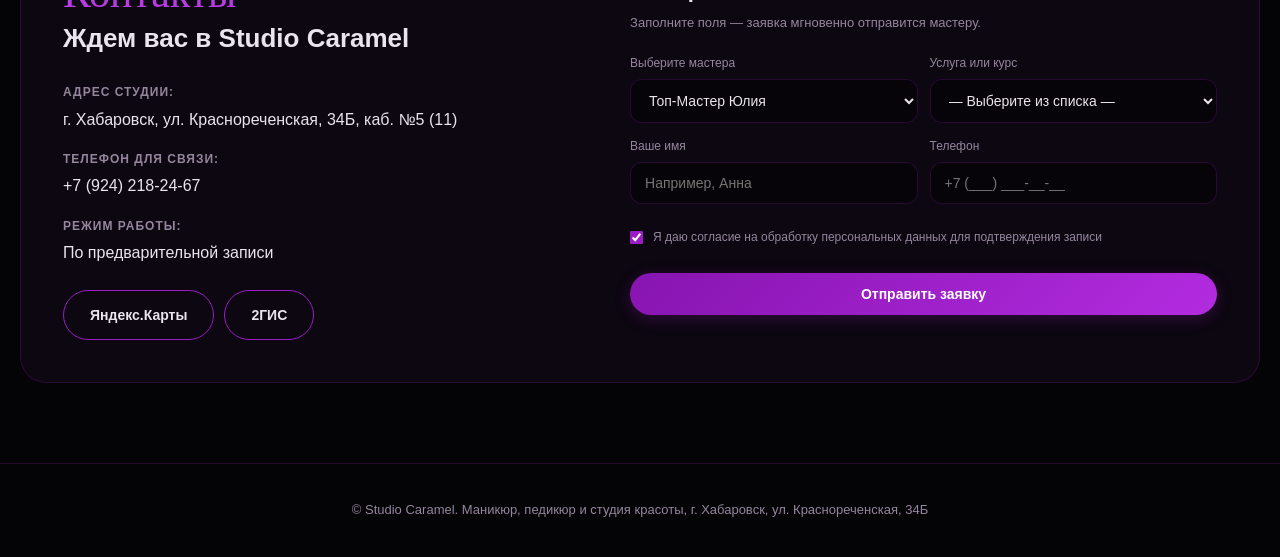
==== commit e17d3fe9: "Update index.html" ====
--- a/index.html
+++ b/index.html
@@ -823,6 +823,6 @@
         </div>
     </div>
 
-    <script src="script.js?v=11"></script>
+    <script src="script.js?v=12"></script>
 </body>
 </html>
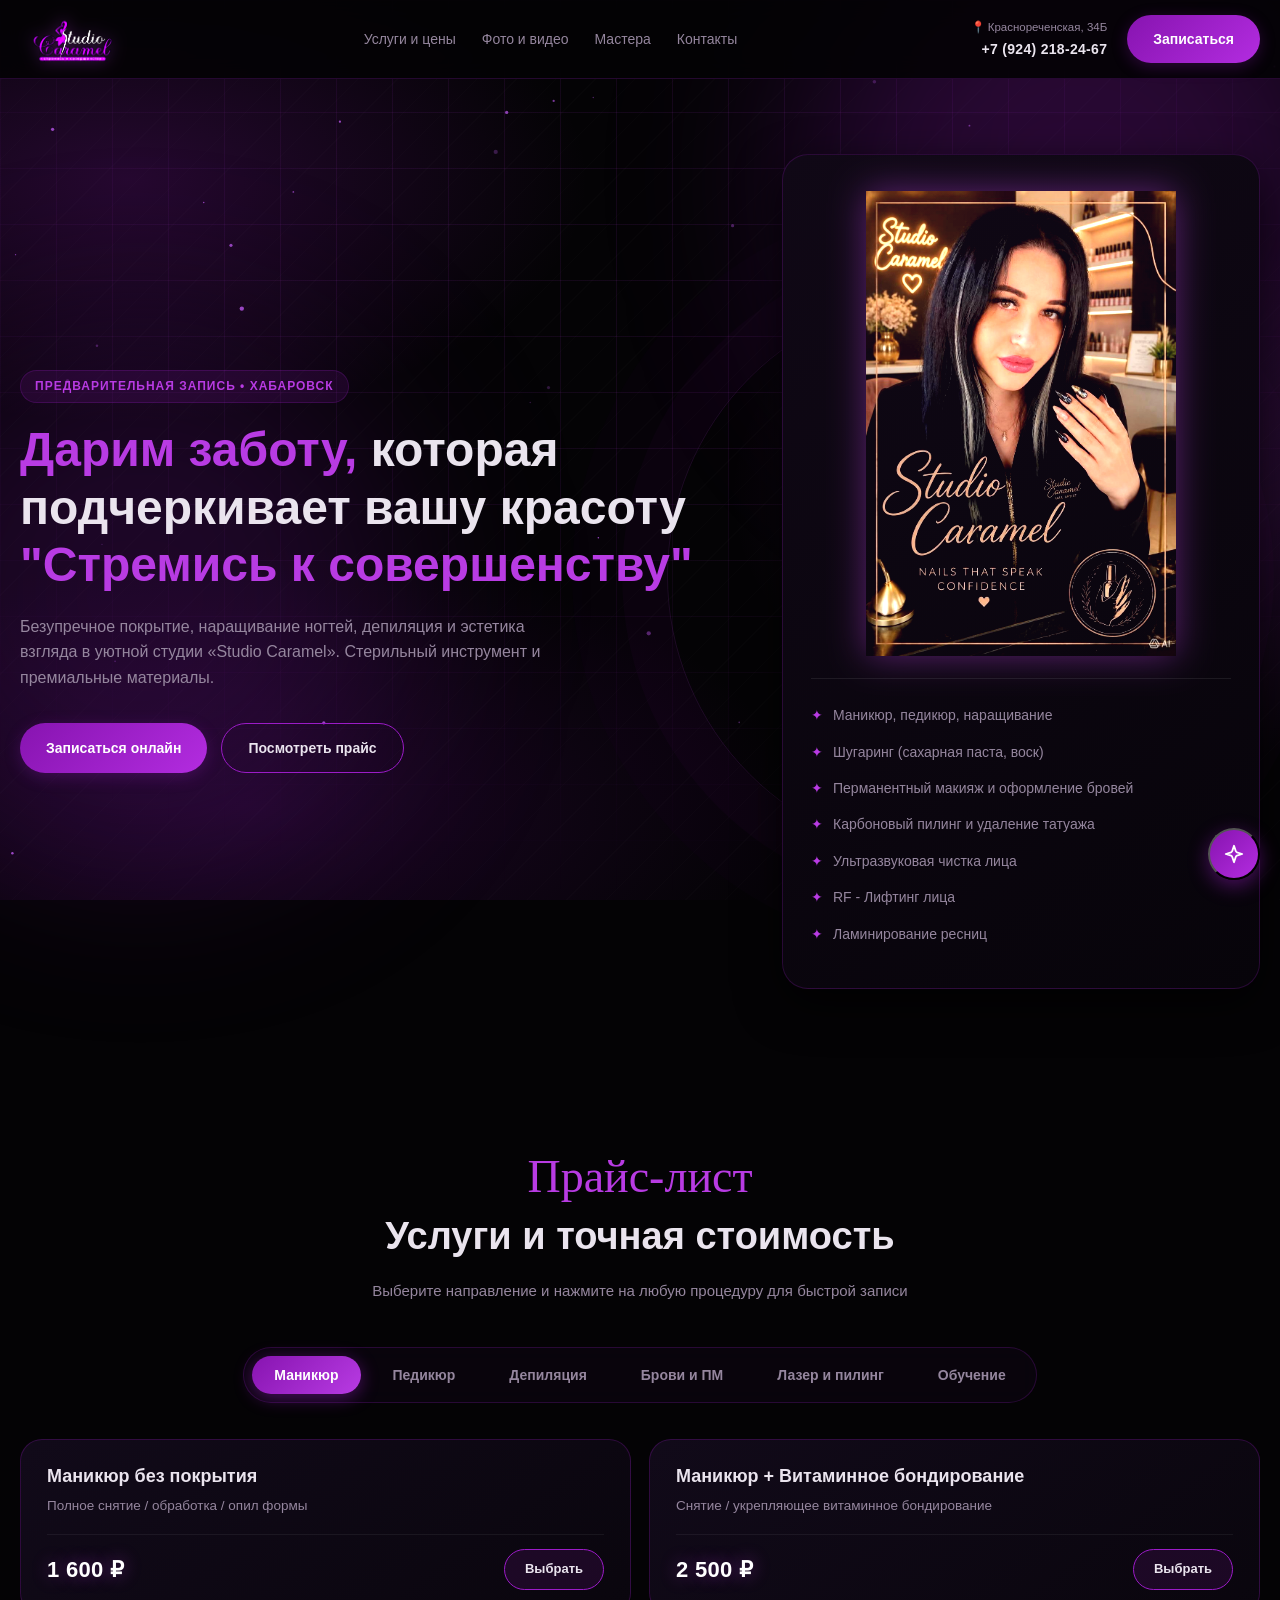
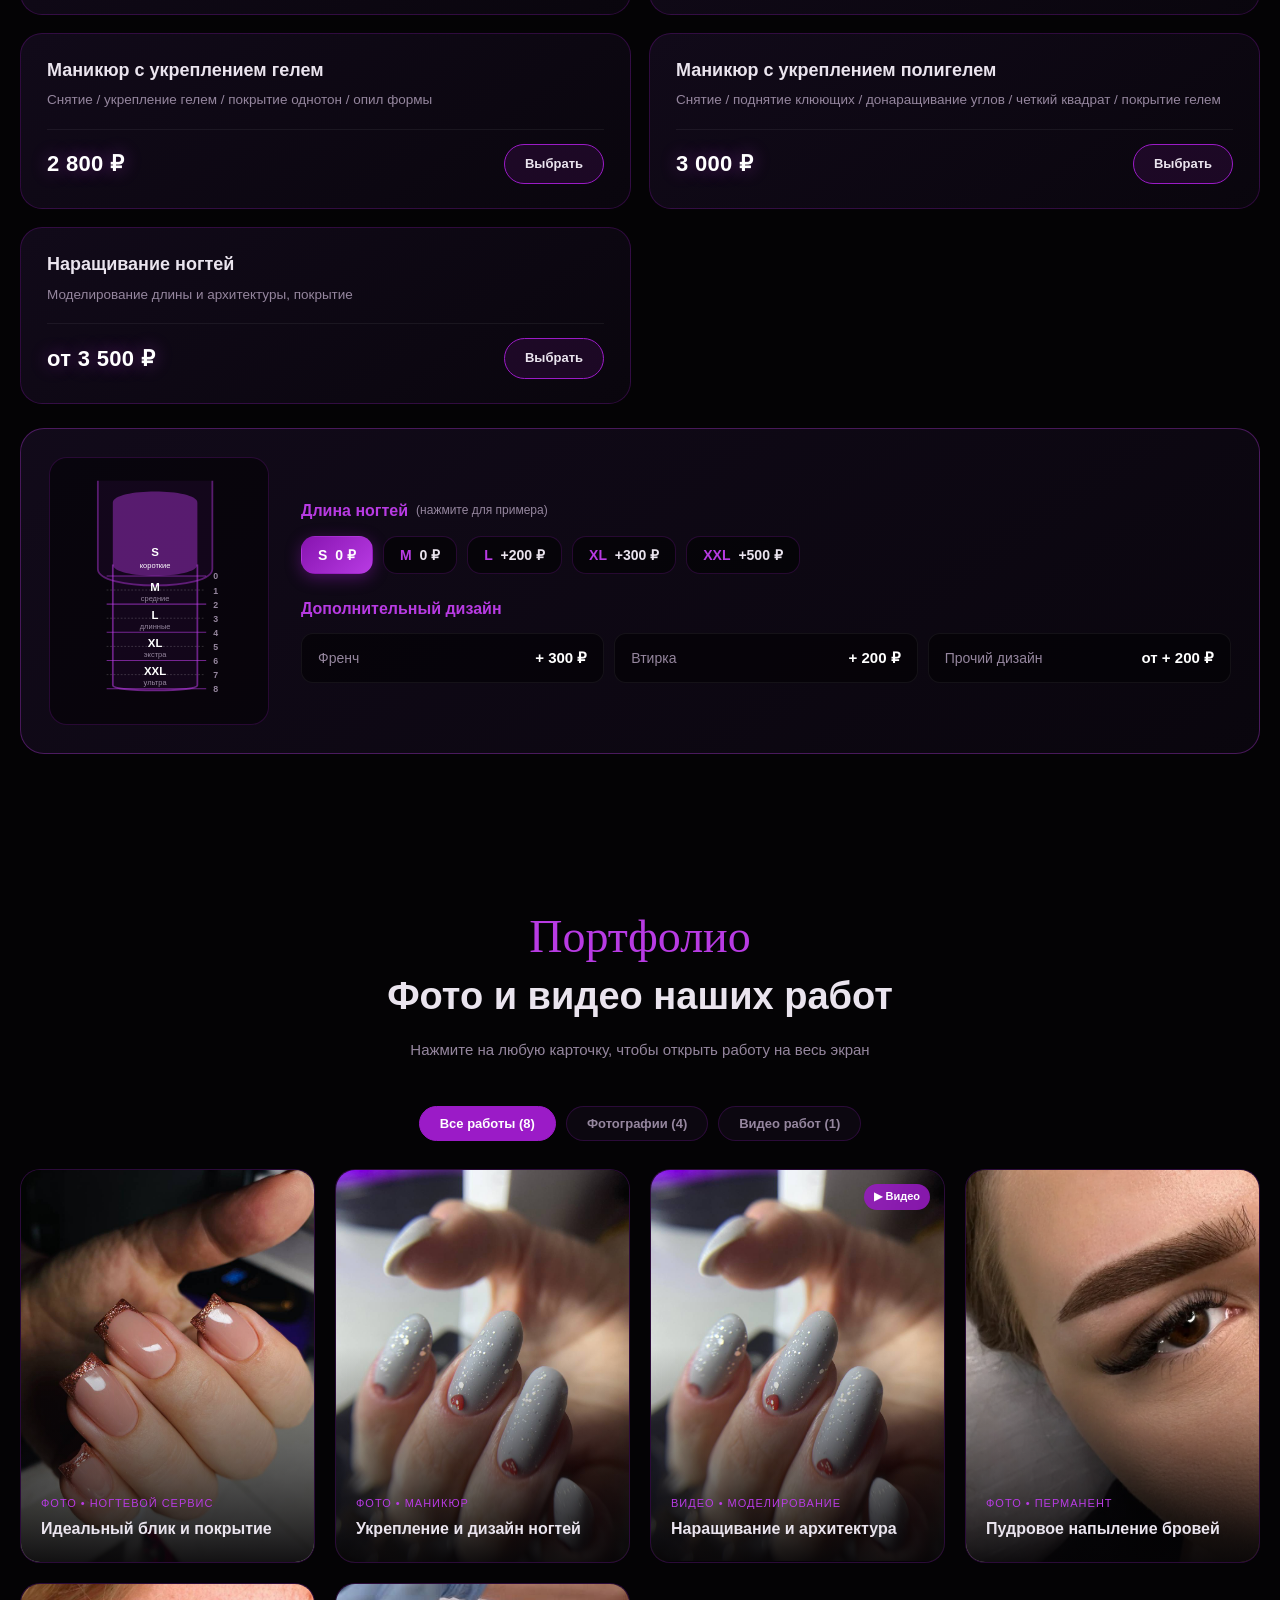
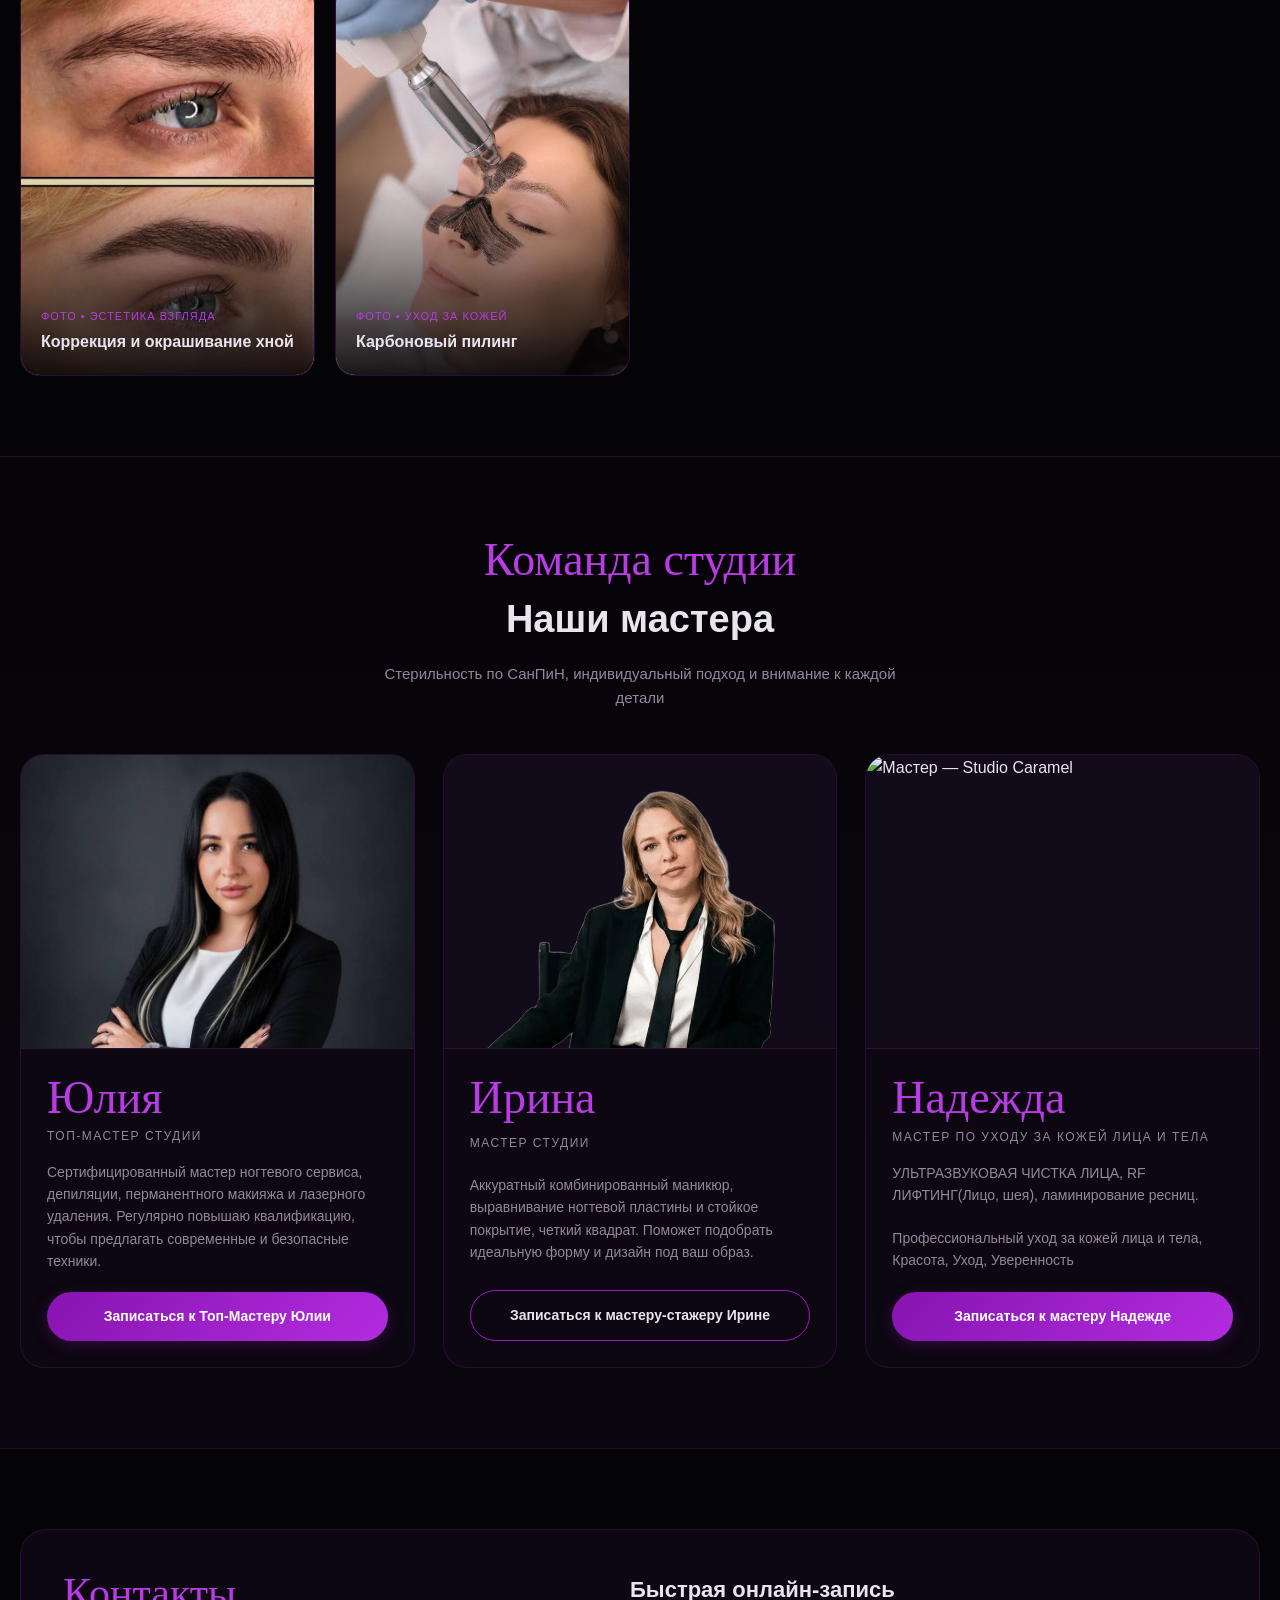
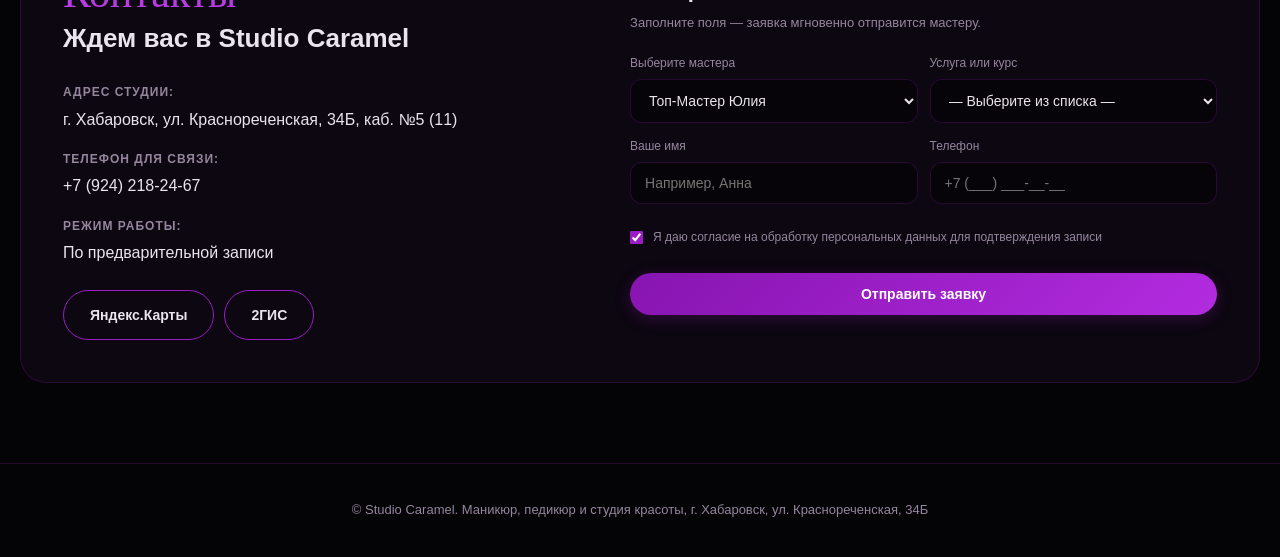
==== commit ce7179ad: "Update index.html" ====
--- a/index.html
+++ b/index.html
@@ -823,6 +823,6 @@
         </div>
     </div>
 
-    <script src="script.js?v=12"></script>
+    <script src="script.js?v=16"></script>
 </body>
 </html>
